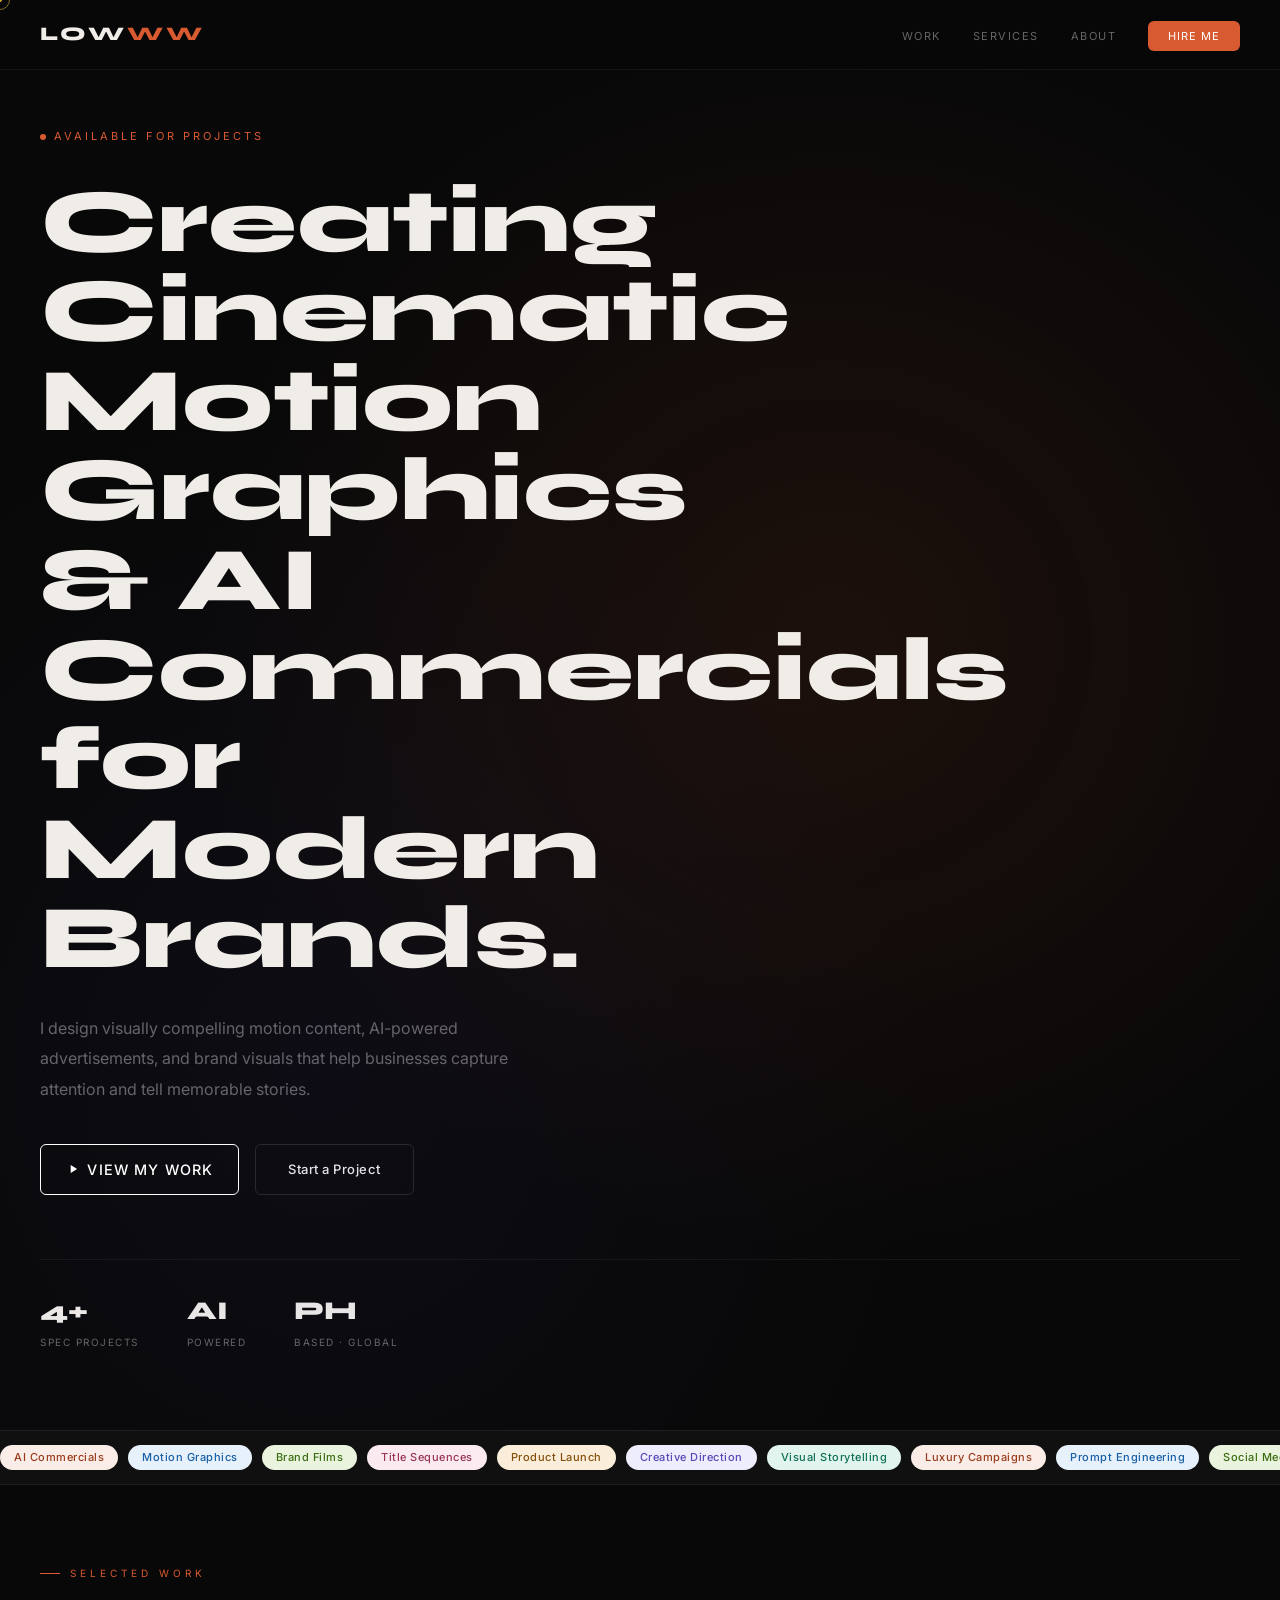
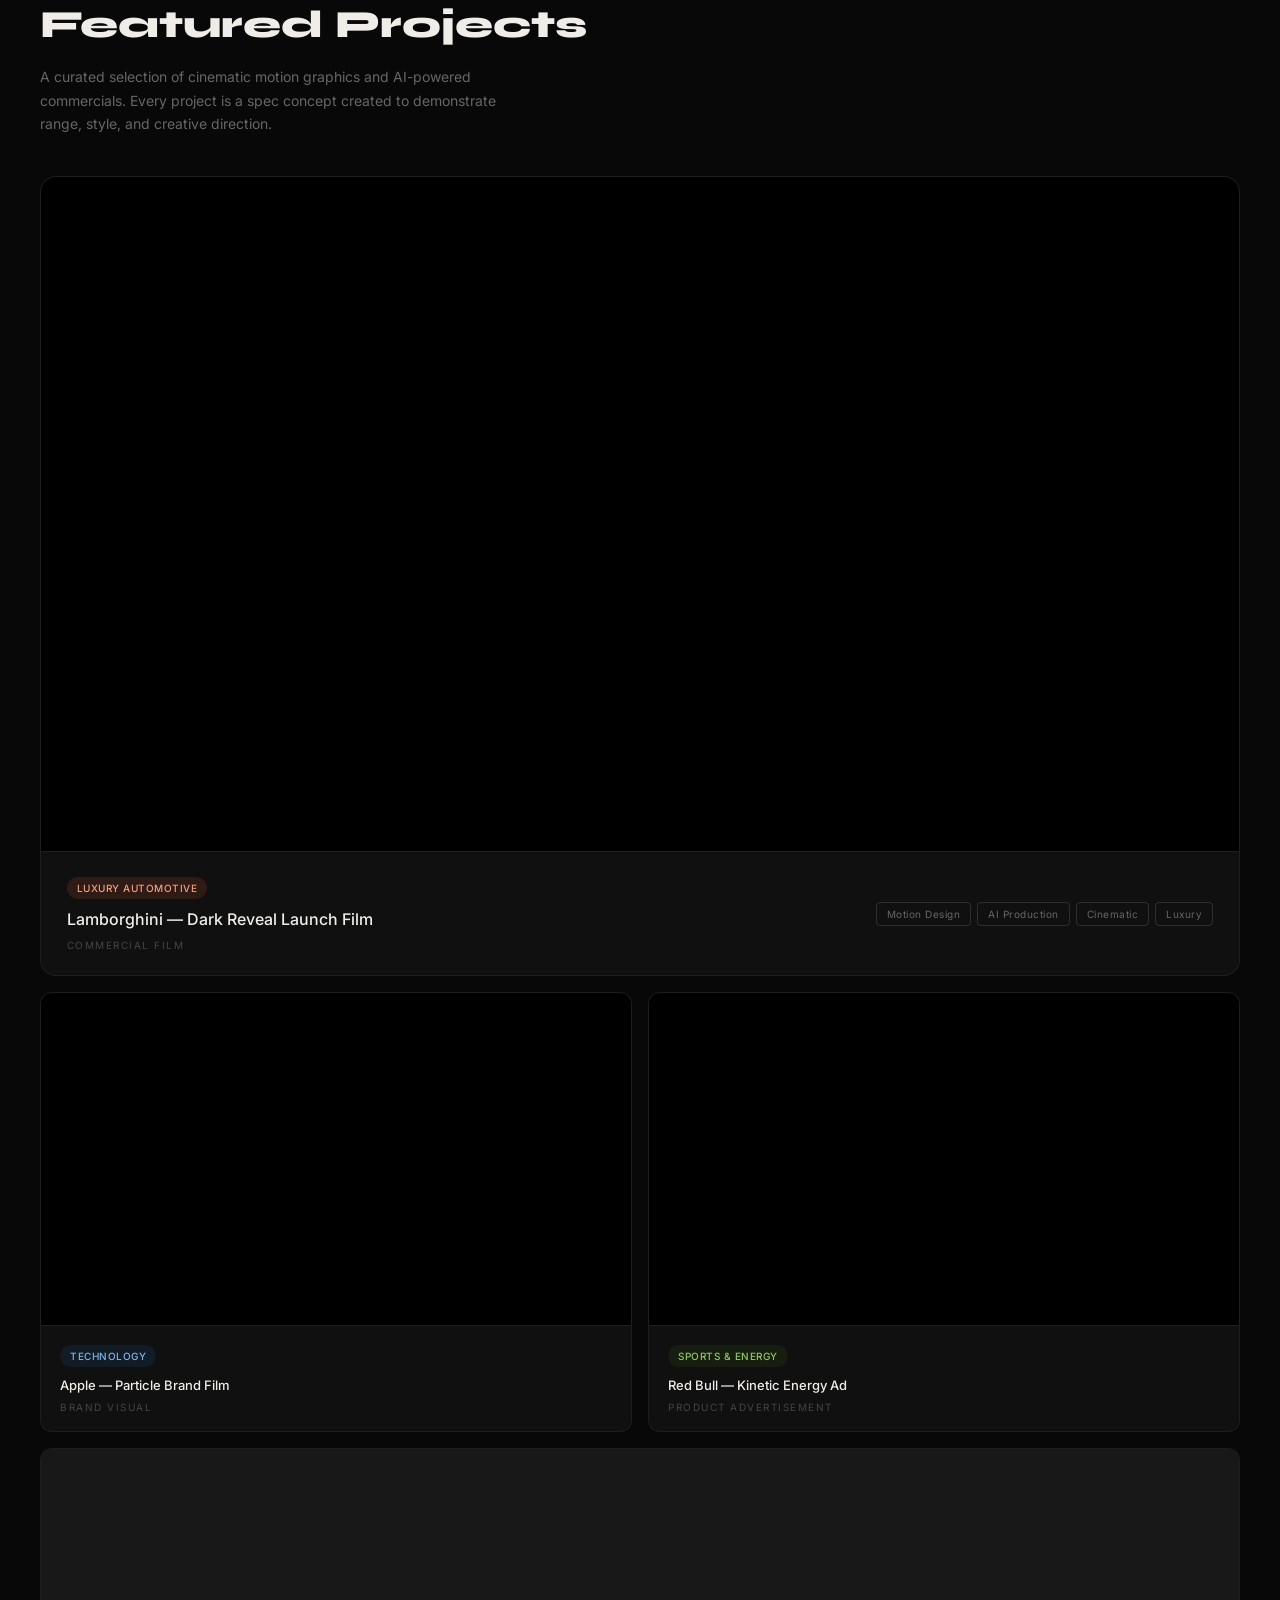
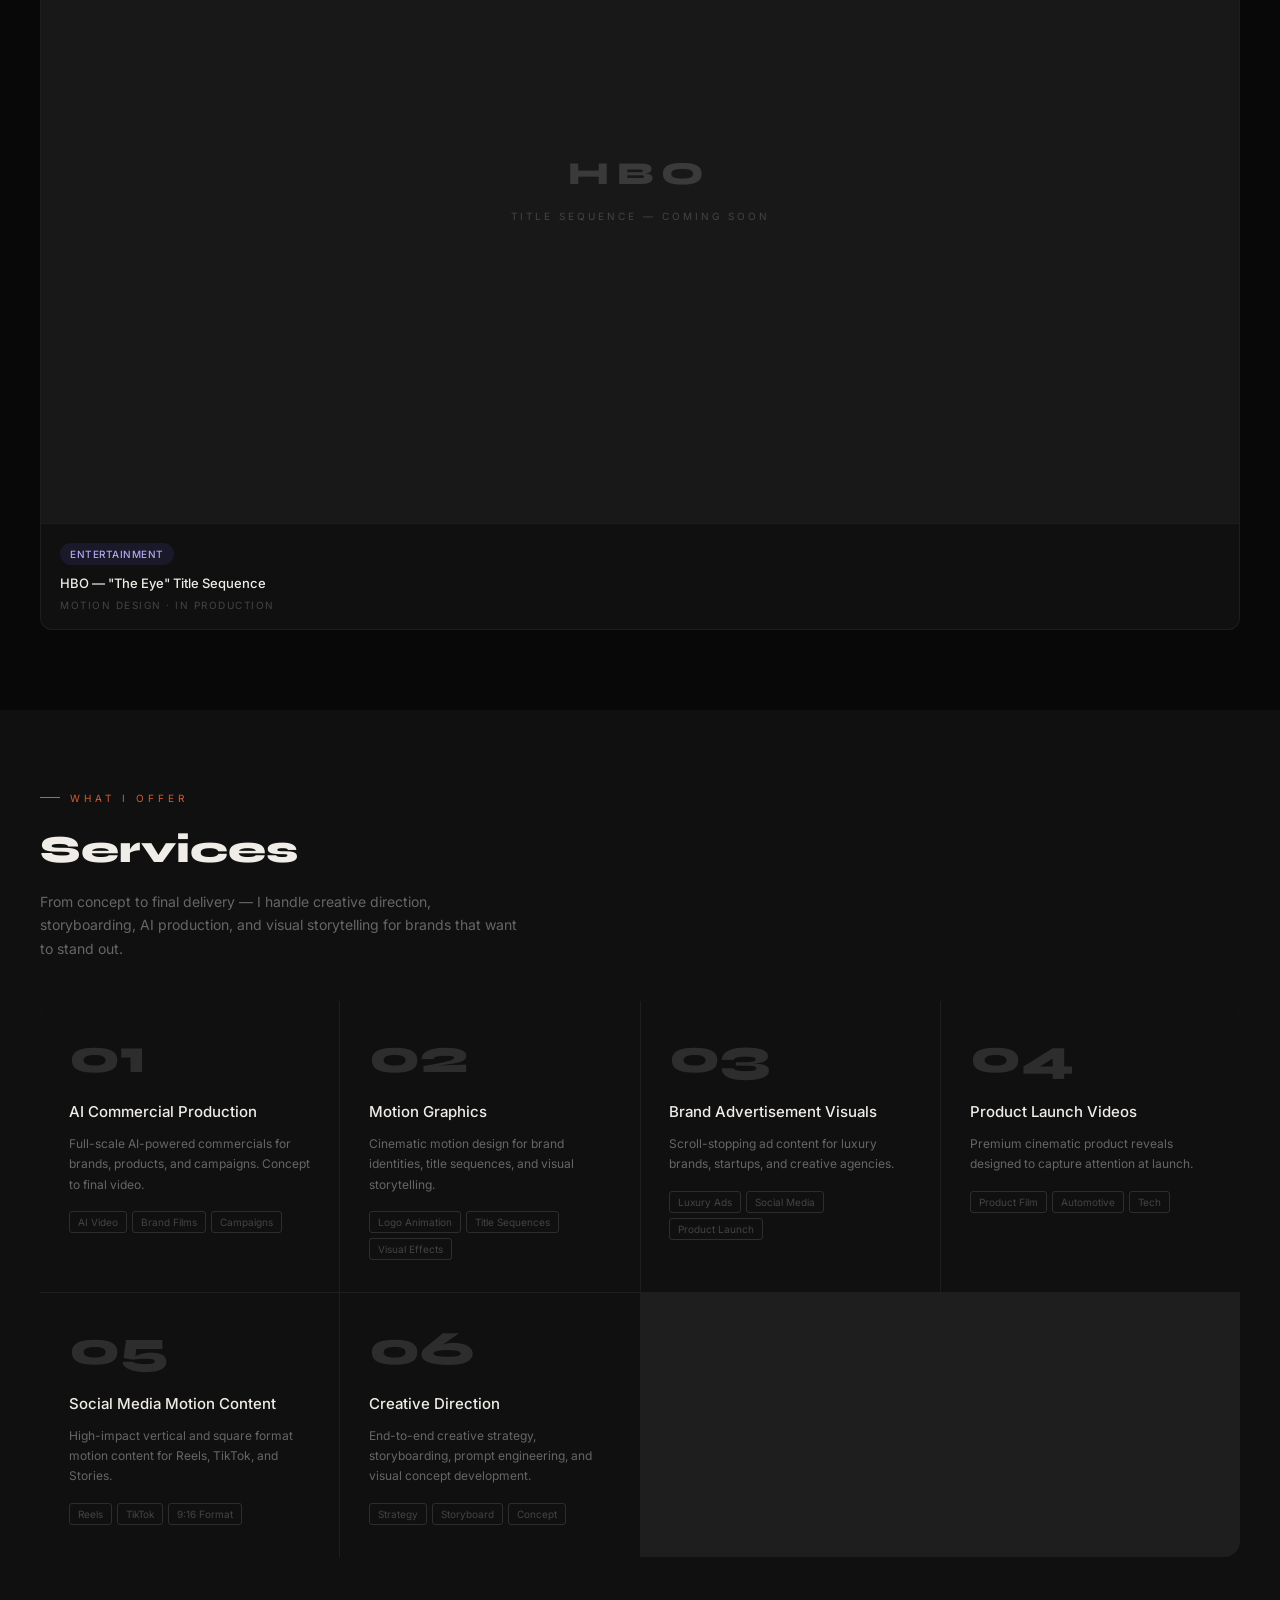
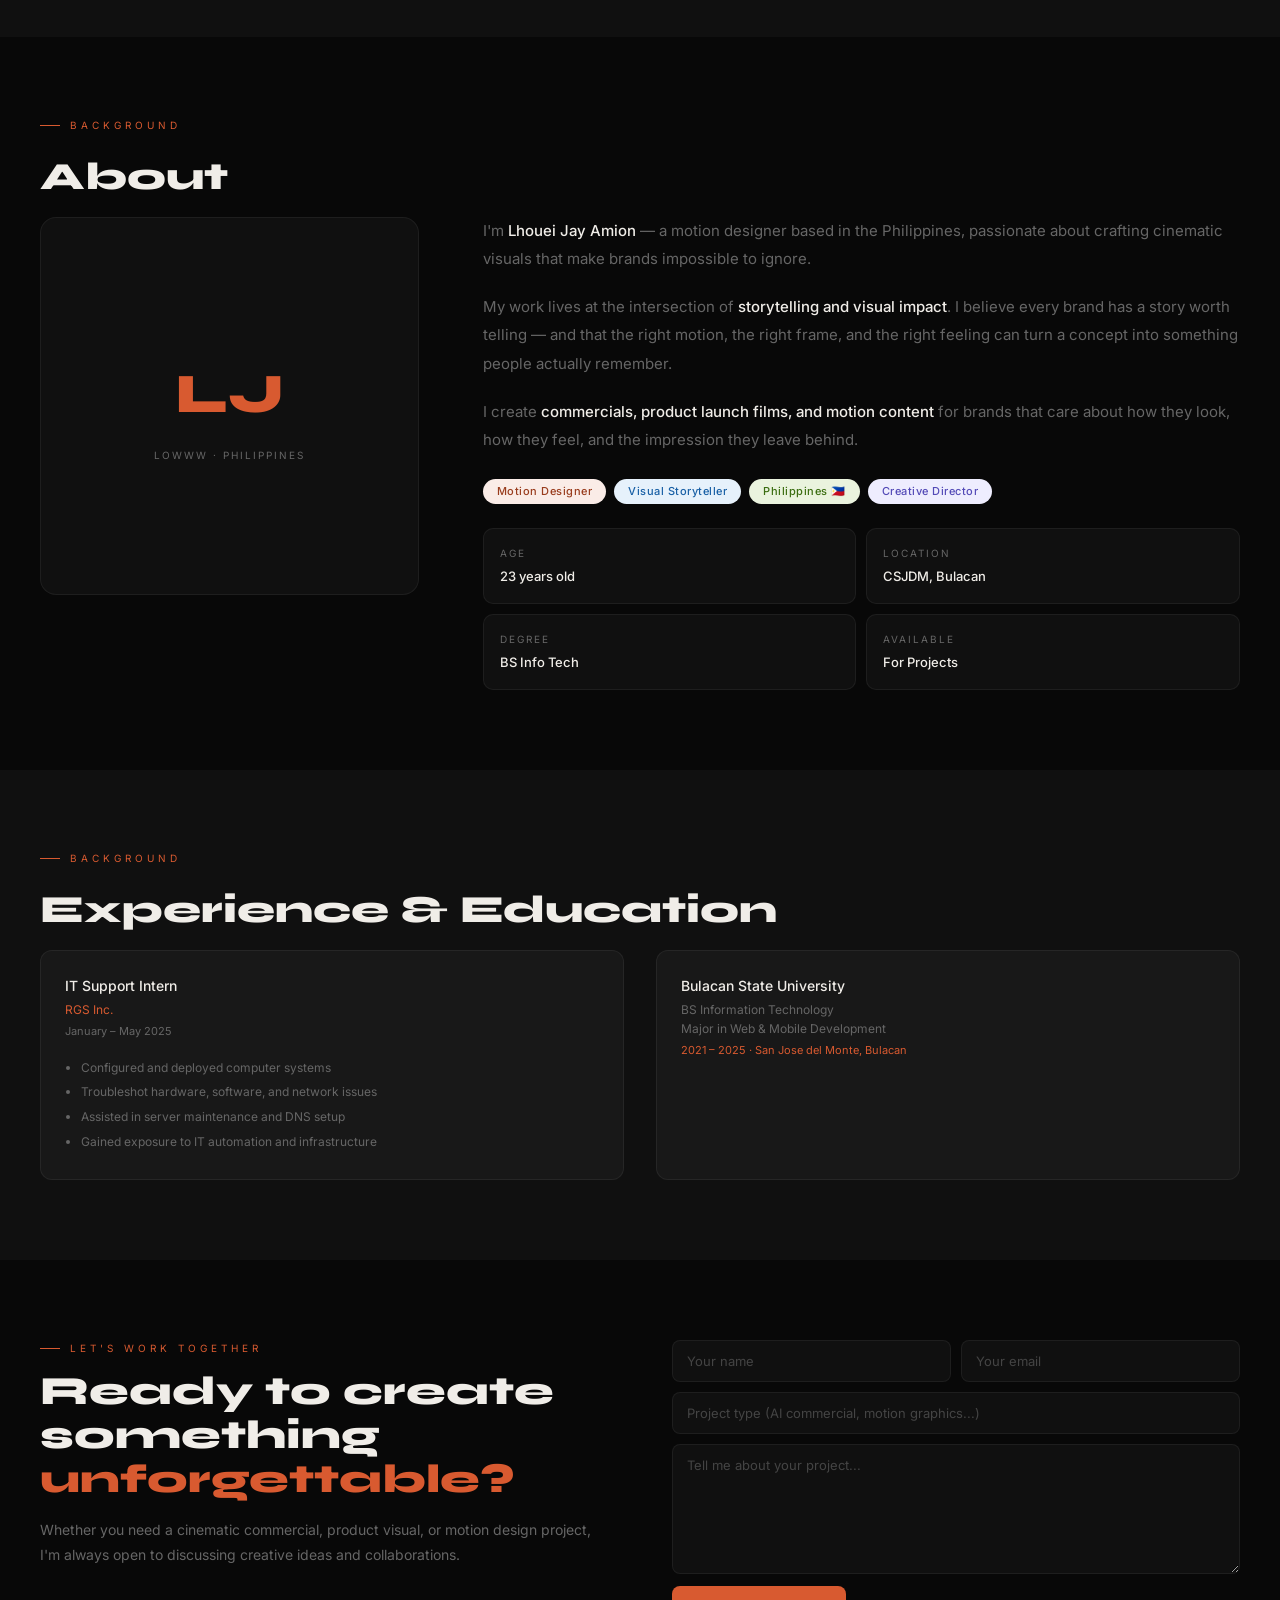
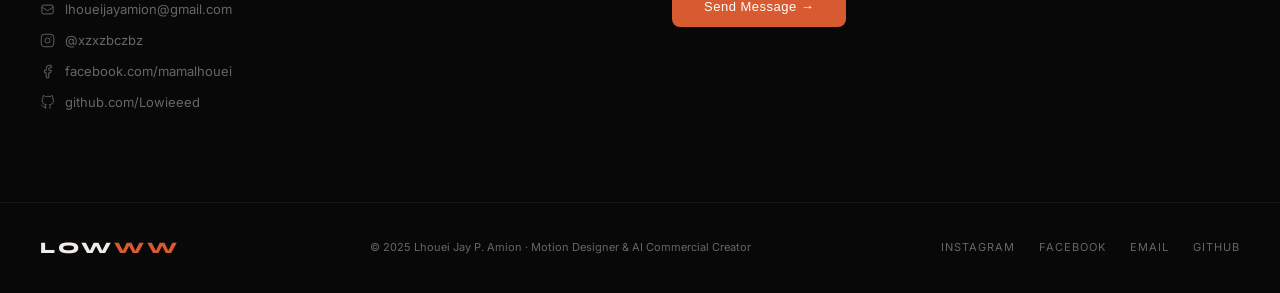
==== index.html @ 7a6605dc "Update index.html" ====
<!DOCTYPE html>
<html lang="en">
<head>
  <meta charset="UTF-8" />
  <meta name="viewport" content="width=device-width, initial-scale=1.0" />
  <title>Lowww — Motion Designer & AI Commercial Creator</title>
  <link rel="preconnect" href="https://fonts.googleapis.com" />
  <link rel="preconnect" href="https://fonts.gstatic.com" crossorigin />
  <link href="https://fonts.googleapis.com/css2?family=Inter:wght@300;400;500;600&family=Syne:wght@700;800&display=swap" rel="stylesheet" />
  <link rel="stylesheet" href="motion-interactions.css">
  <style>
    *, *::before, *::after { box-sizing: border-box; margin: 0; padding: 0; }
    :root {
      --orange: #D85A30; --orange-dark: #993C1D; --orange-light: #FAECE7;
      --bg: #080808; --bg2: #101010; --bg3: #181818;
      --border: rgba(255,255,255,0.06); --border2: rgba(255,255,255,0.12);
      --text: #F0EDE8; --muted: #666; --muted2: #444;
      --blue-light: #E6F1FB; --blue: #185FA5;
      --green-light: #EAF3DE; --green: #3B6D11;
      --pink-light: #FBEAF0; --pink: #993556;
      --amber-light: #FAEEDA; --amber: #854F0B;
      --purple-light: #EEEDFE; --purple: #534AB7;
      --teal-light: #E1F5EE; --teal: #0F6E56;
    }
    html { scroll-behavior: smooth; }
    body { font-family: 'Inter', sans-serif; background: var(--bg); color: var(--text); line-height: 1.6; overflow-x: hidden; }

    /* REVEAL */
    .reveal { opacity: 0; transform: translateY(24px); transition: opacity 0.6s ease, transform 0.6s ease; }
    .reveal.visible { opacity: 1; transform: translateY(0); }

    /* NAV */
    nav {
      position: fixed; top: 0; left: 0; right: 0; z-index: 100;
      display: flex; justify-content: space-between; align-items: center;
      padding: 1.2rem 2.5rem;
      background: rgba(8,8,8,0.92); backdrop-filter: blur(20px);
      border-bottom: 0.5px solid var(--border);
    }
    .logo { font-family: 'Syne', sans-serif; font-size: 1.2rem; font-weight: 800; letter-spacing: 3px; color: var(--text); text-decoration: none; }
    .logo span { color: var(--orange); }
    .nav-links { display: flex; gap: 2rem; list-style: none; align-items: center; }
    .nav-links a { font-size: 11px; color: var(--muted); text-decoration: none; letter-spacing: 1.5px; text-transform: uppercase; transition: color 0.2s; }
    .nav-links a:hover { color: var(--text); }
    .nav-cta { padding: 8px 20px; border-radius: 6px; background: var(--orange); color: #fff !important; font-size: 11px !important; letter-spacing: 1px !important; transition: background 0.2s !important; }
    .nav-cta:hover { background: var(--orange-dark) !important; color: #fff !important; }

    /* HERO */
    .hero {
      min-height: 100vh; display: flex; flex-direction: column; justify-content: center;
      padding: 8rem 2.5rem 5rem; position: relative; overflow: hidden;
    }
    .hero-glow {
      position: absolute; inset: 0; pointer-events: none;
      background: radial-gradient(ellipse at 65% 45%, rgba(216,90,48,0.1) 0%, transparent 55%),
                  radial-gradient(ellipse at 25% 75%, rgba(83,74,183,0.07) 0%, transparent 45%);
    }
    .hero-tag {
      display: inline-flex; align-items: center; gap: 8px;
      font-size: 11px; letter-spacing: 3px; color: var(--orange);
      text-transform: uppercase; margin-bottom: 2rem;
    }
    .hero-tag-dot { width: 6px; height: 6px; border-radius: 50%; background: var(--orange); animation: pulse 2s infinite; }
    @keyframes pulse { 0%, 100% { opacity: 1; } 50% { opacity: 0.4; } }
    .hero-title {
      font-family: 'Syne', sans-serif;
      font-size: clamp(2.8rem, 7vw, 5.8rem);
      font-weight: 800; line-height: 1.0; color: var(--text);
      margin-bottom: 1.8rem; max-width: 820px;
    }
    .hero-title em { font-style: normal; color: var(--orange); }
    .hero-sub { font-size: 1rem; color: var(--muted); max-width: 500px; line-height: 1.9; margin-bottom: 2.5rem; }
    .hero-btns { display: flex; gap: 1rem; flex-wrap: wrap; margin-bottom: 4rem; }
    .btn-primary {
      padding: 14px 32px; border-radius: 6px; background: var(--orange); color: #fff;
      font-size: 13px; font-weight: 500; border: none; letter-spacing: 0.5px;
      cursor: pointer; text-decoration: none; display: inline-flex; align-items: center; gap: 8px;
      transition: background 0.2s, transform 0.15s;
    }
    .btn-primary:hover { background: var(--orange-dark); transform: translateY(-1px); }
    .btn-outline {
      padding: 14px 32px; border-radius: 6px; background: transparent; color: var(--text);
      font-size: 13px; font-weight: 500; letter-spacing: 0.5px;
      border: 0.5px solid var(--border2); cursor: pointer; text-decoration: none;
      display: inline-flex; align-items: center; gap: 8px; transition: border-color 0.2s, transform 0.15s;
    }
    .btn-outline:hover { border-color: rgba(255,255,255,0.25); transform: translateY(-1px); }
    .hero-divider { width: 100%; height: 0.5px; background: var(--border); margin-bottom: 2rem; }
    .hero-stats { display: flex; gap: 3rem; }
    .hero-stat-num { font-family: 'Syne', sans-serif; font-size: 1.6rem; font-weight: 800; color: var(--text); }
    .hero-stat-label { font-size: 10px; color: var(--muted); letter-spacing: 1.5px; text-transform: uppercase; margin-top: 2px; }

    /* TICKER */
    .ticker { border-top: 0.5px solid var(--border); border-bottom: 0.5px solid var(--border); padding: 0.85rem 0; overflow: hidden; background: var(--bg2); }
    .ticker-inner { display: flex; gap: 10px; animation: ticker 28s linear infinite; width: max-content; }
    @keyframes ticker { 0% { transform: translateX(0); } 100% { transform: translateX(-50%); } }
    .pill { padding: 4px 14px; border-radius: 999px; font-size: 11px; font-weight: 500; white-space: nowrap; letter-spacing: 0.5px; }
    .p-orange { background: var(--orange-light); color: var(--orange-dark); }
    .p-blue { background: var(--blue-light); color: var(--blue); }
    .p-green { background: var(--green-light); color: var(--green); }
    .p-pink { background: var(--pink-light); color: var(--pink); }
    .p-amber { background: var(--amber-light); color: var(--amber); }
    .p-purple { background: var(--purple-light); color: var(--purple); }
    .p-teal { background: var(--teal-light); color: var(--teal); }

    /* SECTION */
    section { padding: 5rem 2.5rem; }
    .section-eyebrow { font-size: 10px; letter-spacing: 4px; color: var(--orange); text-transform: uppercase; margin-bottom: 0.8rem; display: flex; align-items: center; gap: 10px; }
    .section-eyebrow::before { content: ''; display: block; width: 20px; height: 0.5px; background: var(--orange); }
    .section-title { font-family: 'Syne', sans-serif; font-size: clamp(1.6rem, 3.5vw, 2.4rem); font-weight: 800; color: var(--text); margin-bottom: 0.6rem; }
    .section-sub { font-size: 14px; color: var(--muted); margin-bottom: 2.5rem; max-width: 480px; line-height: 1.7; }

    /* FEATURED PROJECTS */
    #work { background: var(--bg); }
    .work-featured {
      border: 0.5px solid var(--border); border-radius: 16px; overflow: hidden;
      background: var(--bg2); margin-bottom: 16px;
      transition: border-color 0.3s;
    }
    .work-featured:hover { border-color: rgba(216,90,48,0.3); }
    .video-wrap { position: relative; }
    .video-wrap video { width: 100%; display: block; aspect-ratio: 16/9; background: #000; }
    .video-wrap video.vertical { aspect-ratio: 9/16; max-height: 480px; margin: 0 auto; }
    .video-controls {
      position: absolute; bottom: 0; left: 0; right: 0;
      padding: 0.8rem 1rem; background: linear-gradient(transparent, rgba(0,0,0,0.9));
      display: flex; align-items: center; gap: 10px;
      opacity: 0; transition: opacity 0.2s;
    }
    .video-wrap:hover .video-controls { opacity: 1; }
    .v-btn {
      width: 28px; height: 28px; border-radius: 50%;
      background: rgba(255,255,255,0.15); border: none; color: #fff;
      cursor: pointer; display: flex; align-items: center; justify-content: center;
      font-size: 11px; transition: background 0.2s; flex-shrink: 0;
    }
    .v-btn:hover { background: var(--orange); }
    .v-progress { flex: 1; height: 3px; background: rgba(255,255,255,0.2); border-radius: 2px; cursor: pointer; }
    .v-progress-fill { height: 100%; background: var(--orange); border-radius: 2px; width: 0%; }
    .v-time { font-size: 10px; color: rgba(255,255,255,0.5); white-space: nowrap; }
    .work-info {
      padding: 1.4rem 1.6rem;
      display: flex; justify-content: space-between; align-items: center;
      flex-wrap: wrap; gap: 1rem;
      border-top: 0.5px solid var(--border);
    }
    .work-title { font-size: 16px; font-weight: 500; color: var(--text); margin-bottom: 3px; }
    .work-meta { font-size: 11px; color: var(--muted); letter-spacing: 0.5px; }
    .work-tags { display: flex; gap: 6px; flex-wrap: wrap; }
    .work-tag { font-size: 10px; color: var(--muted); border: 0.5px solid var(--border2); padding: 3px 10px; border-radius: 4px; letter-spacing: 0.5px; }

    .work-grid { display: grid; grid-template-columns: 1fr 1fr; gap: 16px; }
    .work-card {
      border: 0.5px solid var(--border); border-radius: 12px; overflow: hidden;
      background: var(--bg2); transition: border-color 0.3s, transform 0.3s;
    }
    .work-card:hover { border-color: rgba(216,90,48,0.3); transform: translateY(-3px); }
    .work-card .video-wrap video { aspect-ratio: 16/9; }
    .work-card-info { padding: 1rem 1.2rem; border-top: 0.5px solid var(--border); }
    .work-card-title { font-size: 13px; font-weight: 500; color: var(--text); margin-bottom: 3px; }
    .work-card-meta { font-size: 11px; color: var(--muted); }
    .work-cat {
      display: inline-block; padding: 3px 10px; border-radius: 999px;
      font-size: 10px; font-weight: 500; letter-spacing: 0.5px; text-transform: uppercase;
      margin-bottom: 8px;
    }
    .cat-luxury { background: rgba(216,90,48,0.15); color: #F0A080; }
    .cat-tech { background: rgba(24,95,165,0.15); color: #80B4E8; }
    .cat-sports { background: rgba(59,109,17,0.15); color: #90C860; }
    .cat-entertainment { background: rgba(83,74,183,0.15); color: #B0A8F0; }
    .hbo-placeholder {
      aspect-ratio: 16/9; background: var(--bg3);
      display: flex; flex-direction: column; align-items: center; justify-content: center;
      gap: 8px;
    }
    .hbo-placeholder-text { font-family: 'Syne', sans-serif; font-size: 2rem; font-weight: 800; color: rgba(255,255,255,0.15); letter-spacing: 8px; }
    .hbo-placeholder-sub { font-size: 10px; color: var(--muted2); letter-spacing: 3px; text-transform: uppercase; }

    /* SERVICES */
    #services { background: var(--bg2); }
    .services-grid { display: grid; grid-template-columns: repeat(auto-fit, minmax(260px, 1fr)); gap: 1px; background: var(--border); border-radius: 16px; overflow: hidden; }
    .service-card { background: var(--bg2); padding: 2rem 1.8rem; transition: background 0.2s; position: relative; overflow: hidden; }
    .service-card:hover { background: var(--bg3); }
    .service-num { font-family: 'Syne', sans-serif; font-size: 3rem; font-weight: 800; color: var(--border2); line-height: 1; margin-bottom: 1.2rem; }
    .service-icon { font-size: 1.5rem; margin-bottom: 1rem; }
    .service-title { font-size: 15px; font-weight: 500; color: var(--text); margin-bottom: 0.6rem; }
    .service-desc { font-size: 12px; color: var(--muted); line-height: 1.7; margin-bottom: 1rem; }
    .service-tags { display: flex; flex-wrap: wrap; gap: 5px; }
    .service-tag { font-size: 10px; color: var(--muted2); border: 0.5px solid var(--border2); padding: 2px 8px; border-radius: 3px; }

    /* ABOUT */
    #about { background: var(--bg); }
    .about-layout { display: grid; grid-template-columns: 1fr 2fr; gap: 4rem; align-items: start; }
    .about-left { position: sticky; top: 6rem; }
    .about-avatar-box {
      width: 100%; aspect-ratio: 1; border-radius: 16px;
      background: var(--bg2); border: 0.5px solid var(--border);
      display: flex; flex-direction: column; align-items: center; justify-content: center; gap: 8px;
    }
    .avatar-initials { font-family: 'Syne', sans-serif; font-size: 3.5rem; font-weight: 800; color: var(--orange); }
    .avatar-sub { font-size: 10px; color: var(--muted); letter-spacing: 2px; text-transform: uppercase; }
    .about-right p { font-size: 15px; color: var(--muted); line-height: 1.9; margin-bottom: 1.2rem; }
    .about-right p strong { color: var(--text); font-weight: 500; }
    .about-pills { display: flex; flex-wrap: wrap; gap: 8px; margin: 1.5rem 0; }
    .about-grid-info { display: grid; grid-template-columns: repeat(2, 1fr); gap: 10px; margin-top: 1.5rem; }
    .about-info-card { background: var(--bg2); border: 0.5px solid var(--border); border-radius: 10px; padding: 1rem; }
    .about-info-label { font-size: 10px; color: var(--muted); letter-spacing: 2px; text-transform: uppercase; margin-bottom: 5px; }
    .about-info-value { font-size: 13px; font-weight: 500; color: var(--text); }

    /* EXPERIENCE */
    #experience { background: var(--bg2); }
    .exp-layout { display: grid; grid-template-columns: 1fr 1fr; gap: 2rem; }
    .exp-card { background: var(--bg3); border: 0.5px solid var(--border); border-radius: 12px; padding: 1.5rem; }
    .exp-role { font-size: 14px; font-weight: 500; color: var(--text); margin-bottom: 3px; }
    .exp-company { font-size: 12px; color: var(--orange); margin-bottom: 4px; }
    .exp-date { font-size: 11px; color: var(--muted); margin-bottom: 1rem; }
    .exp-list { padding-left: 1rem; }
    .exp-list li { font-size: 12px; color: var(--muted); line-height: 1.8; margin-bottom: 3px; }
    .edu-card { background: var(--bg3); border: 0.5px solid var(--border); border-radius: 12px; padding: 1.5rem; }
    .edu-school { font-size: 14px; font-weight: 500; color: var(--text); margin-bottom: 3px; }
    .edu-degree { font-size: 12px; color: var(--muted); margin-bottom: 4px; line-height: 1.6; }
    .edu-year { font-size: 11px; color: var(--orange); }

    /* CONTACT */
    #contact { background: var(--bg); }
    .contact-layout { display: grid; grid-template-columns: 1fr 1fr; gap: 4rem; align-items: start; }
    .contact-headline { font-family: 'Syne', sans-serif; font-size: clamp(1.8rem, 3.5vw, 2.5rem); font-weight: 800; color: var(--text); margin-bottom: 1rem; line-height: 1.1; }
    .contact-headline em { font-style: normal; color: var(--orange); }
    .contact-desc { font-size: 14px; color: var(--muted); line-height: 1.8; margin-bottom: 2rem; }
    .contact-link { display: flex; align-items: center; gap: 10px; font-size: 13px; color: var(--muted); text-decoration: none; margin-bottom: 10px; transition: color 0.2s; }
    .contact-link:hover { color: var(--orange); }
    .contact-link svg { width: 15px; height: 15px; flex-shrink: 0; }
    .contact-form-grid { display: grid; grid-template-columns: 1fr 1fr; gap: 10px; }
    .contact-form-grid input, .contact-form-grid textarea {
      padding: 12px 14px; border: 0.5px solid var(--border);
      border-radius: 8px; background: var(--bg2); color: var(--text);
      font-family: 'Inter', sans-serif; font-size: 13px; outline: none;
      transition: border-color 0.2s; width: 100%;
    }
    .contact-form-grid input:focus, .contact-form-grid textarea:focus { border-color: var(--orange); }
    .contact-form-grid input::placeholder, .contact-form-grid textarea::placeholder { color: var(--muted2); }
    .contact-form-grid .full { grid-column: 1 / -1; }
    .contact-form-grid textarea { height: 130px; resize: vertical; }
    .send-btn { margin-top: 12px; padding: 13px 32px; border-radius: 8px; background: var(--orange); color: #fff; font-size: 13px; font-weight: 500; border: none; cursor: pointer; letter-spacing: 0.5px; transition: background 0.2s; }
    .send-btn:hover { background: var(--orange-dark); }

    /* POPUP */
    #success-popup { display: none; position: fixed; inset: 0; z-index: 999; background: rgba(0,0,0,0.85); align-items: center; justify-content: center; }
    .popup-box { background: var(--bg2); border: 0.5px solid var(--border2); border-radius: 16px; padding: 2.5rem 2rem; max-width: 360px; width: 90%; text-align: center; }
    .popup-icon { width: 52px; height: 52px; border-radius: 50%; background: var(--orange); display: flex; align-items: center; justify-content: center; margin: 0 auto 1rem; }
    .popup-title { font-family: 'Syne', sans-serif; font-size: 1.1rem; font-weight: 800; color: var(--text); margin-bottom: 0.4rem; }
    .popup-sub { font-size: 13px; color: var(--muted); line-height: 1.7; margin-bottom: 1.5rem; }
    .popup-close { padding: 10px 28px; border-radius: 8px; background: var(--orange); color: #fff; font-size: 13px; font-weight: 500; border: none; cursor: pointer; }

    /* FOOTER */
    footer { padding: 2rem 2.5rem; border-top: 0.5px solid var(--border); background: var(--bg); display: flex; justify-content: space-between; align-items: center; flex-wrap: wrap; gap: 1rem; }
    .footer-logo { font-family: 'Syne', sans-serif; font-size: 1rem; font-weight: 800; letter-spacing: 3px; color: var(--text); }
    .footer-logo span { color: var(--orange); }
    .footer-copy { font-size: 11px; color: var(--muted); }
    .footer-links { display: flex; gap: 1.5rem; }
    .footer-links a { font-size: 11px; color: var(--muted); text-decoration: none; letter-spacing: 1px; text-transform: uppercase; transition: color 0.2s; }
    .footer-links a:hover { color: var(--orange); }

    /* RESPONSIVE */
    @media (max-width: 768px) {
      nav { padding: 1rem 1.2rem; }
      .nav-links { gap: 1rem; }
      .nav-links li:nth-child(n+3) { display: none; }
      .hero, section { padding: 5rem 1.2rem 3rem; }
      .hero-stats { gap: 1.5rem; }
      .work-grid, .contact-layout, .about-layout, .exp-layout { grid-template-columns: 1fr; }
      .about-left { position: static; }
      .contact-form-grid { grid-template-columns: 1fr; }
      footer { flex-direction: column; text-align: center; }
    }
  </style>
</head>
<body>

<!-- NAV -->
<nav>
  <a href="#" class="logo">LOW<span>WW</span></a>
  <ul class="nav-links">
    <li><a href="#work">Work</a></li>
    <li><a href="#services">Services</a></li>
    <li><a href="#about">About</a></li>
    <li><a href="#contact" class="nav-cta">Hire Me</a></li>
  </ul>
</nav>

<!-- HERO -->
<div class="hero">
  <div class="hero-glow"></div>
  <div class="hero-tag"><span class="hero-tag-dot"></span> Available for Projects</div>
  <h1 class="hero-title">Creating Cinematic<br>Motion Graphics &<br><em>AI Commercials</em><br>for Modern Brands.</h1>
  <p class="hero-sub">I design visually compelling motion content, AI-powered advertisements, and brand visuals that help businesses capture attention and tell memorable stories.</p>
  <div class="hero-btns">
    <a href="#work" class="btn-primary">
      <svg viewBox="0 0 24 24" style="width:14px;height:14px;fill:#fff"><path d="M8 5v14l11-7z"/></svg>
      View My Work
    </a>
    <a href="#contact" class="btn-outline">Start a Project</a>
  </div>
  <div class="hero-divider"></div>
  <div class="hero-stats">
    <div><div class="hero-stat-num">4+</div><div class="hero-stat-label">Spec Projects</div></div>
    <div><div class="hero-stat-num">AI</div><div class="hero-stat-label">Powered</div></div>
    <div><div class="hero-stat-num">PH</div><div class="hero-stat-label">Based · Global</div></div>
  </div>
</div>

<!-- TICKER -->
<div class="ticker" aria-hidden="true">
  <div class="ticker-inner">
    <span class="pill p-orange">AI Commercials</span>
    <span class="pill p-blue">Motion Graphics</span>
    <span class="pill p-green">Brand Films</span>
    <span class="pill p-pink">Title Sequences</span>
    <span class="pill p-amber">Product Launch</span>
    <span class="pill p-purple">Creative Direction</span>
    <span class="pill p-teal">Visual Storytelling</span>
    <span class="pill p-orange">Luxury Campaigns</span>
    <span class="pill p-blue">Prompt Engineering</span>
    <span class="pill p-green">Social Media Motion</span>
    <span class="pill p-pink">Storyboarding</span>
    <span class="pill p-amber">Cinematic Ads</span>
    <span class="pill p-orange">AI Commercials</span>
    <span class="pill p-blue">Motion Graphics</span>
    <span class="pill p-green">Brand Films</span>
    <span class="pill p-pink">Title Sequences</span>
    <span class="pill p-amber">Product Launch</span>
    <span class="pill p-purple">Creative Direction</span>
    <span class="pill p-teal">Visual Storytelling</span>
    <span class="pill p-orange">Luxury Campaigns</span>
    <span class="pill p-blue">Prompt Engineering</span>
    <span class="pill p-green">Social Media Motion</span>
    <span class="pill p-pink">Storyboarding</span>
    <span class="pill p-amber">Cinematic Ads</span>
  </div>
</div>

<!-- FEATURED PROJECTS -->
<section id="work" data-reveal>
  <p class="section-eyebrow">Selected Work</p>
  <h2 class="section-title">Featured Projects</h2>
  <p class="section-sub">A curated selection of cinematic motion graphics and AI-powered commercials. Every project is a spec concept created to demonstrate range, style, and creative direction.</p>

  <!-- FEATURED: Lamborghini -->
  <div class="work-featured reveal">
    <div class="video-wrap">
      <video id="vid-lambo" src="https://d8j0ntlcm91z4.cloudfront.net/user_39UIovq0myu4GeOCMsHj4PclXJ6/hf_20260613_231948_17ecfff7-f52a-4102-b97a-5774110a3dd9.mp4" loop muted playsinline></video>
      <div class="video-controls">
        <button class="v-btn" onclick="togglePlay('vid-lambo',this)">▶</button>
        <div class="v-progress" onclick="seekVid('vid-lambo',event,this)"><div class="v-progress-fill" id="prog-vid-lambo"></div></div>
        <span class="v-time" id="time-vid-lambo">0:00</span>
        <button class="v-btn" onclick="toggleMute('vid-lambo',this)">🔇</button>
      </div>
    </div>
    <div class="work-info">
      <div>
        <div class="work-cat cat-luxury">Luxury Automotive</div>
        <div class="work-title">Lamborghini — Dark Reveal Launch Film</div>
        <div class="work-meta" style="font-size:10px; letter-spacing:1.5px; text-transform:uppercase; color:var(--muted2); margin-top:4px;">Commercial Film</div>
      </div>
      <div class="work-tags">
        <span class="work-tag">Motion Design</span>
        <span class="work-tag">AI Production</span>
        <span class="work-tag">Cinematic</span>
        <span class="work-tag">Luxury</span>
      </div>
    </div>
  </div>

  <!-- GRID: Apple + Red Bull -->
  <div class="work-grid" style="margin-top:16px;">
    <div class="work-card reveal">
      <div class="video-wrap">
        <video id="vid-apple" src="https://d8j0ntlcm91z4.cloudfront.net/user_39UIovq0myu4GeOCMsHj4PclXJ6/hf_20260613_212105_3cb2c637-dbaa-400f-8f6c-c08bdff71f8c.mp4" loop muted playsinline></video>
        <div class="video-controls">
          <button class="v-btn" onclick="togglePlay('vid-apple',this)">▶</button>
          <div class="v-progress" onclick="seekVid('vid-apple',event,this)"><div class="v-progress-fill" id="prog-vid-apple"></div></div>
          <span class="v-time" id="time-vid-apple">0:00</span>
          <button class="v-btn" onclick="toggleMute('vid-apple',this)">🔇</button>
        </div>
      </div>
      <div class="work-card-info">
        <div class="work-cat cat-tech">Technology</div>
        <div class="work-card-title">Apple — Particle Brand Film</div>
        <div class="work-card-meta" style="font-size:10px; letter-spacing:1.5px; text-transform:uppercase; color:var(--muted2); margin-top:3px;">Brand Visual</div>
      </div>
    </div>

    <div class="work-card reveal">
      <div class="video-wrap">
        <video id="vid-redbull" src="https://d8j0ntlcm91z4.cloudfront.net/user_39UIovq0myu4GeOCMsHj4PclXJ6/hf_20260613_221335_d019a58d-2a31-45f1-b888-64242bfb83ef.mp4" loop muted playsinline></video>
        <div class="video-controls">
          <button class="v-btn" onclick="togglePlay('vid-redbull',this)">▶</button>
          <div class="v-progress" onclick="seekVid('vid-redbull',event,this)"><div class="v-progress-fill" id="prog-vid-redbull"></div></div>
          <span class="v-time" id="time-vid-redbull">0:00</span>
          <button class="v-btn" onclick="toggleMute('vid-redbull',this)">🔇</button>
        </div>
      </div>
      <div class="work-card-info">
        <div class="work-cat cat-sports">Sports & Energy</div>
        <div class="work-card-title">Red Bull — Kinetic Energy Ad</div>
        <div class="work-card-meta" style="font-size:10px; letter-spacing:1.5px; text-transform:uppercase; color:var(--muted2); margin-top:3px;">Product Advertisement</div>
      </div>
    </div>

    <!-- HBO Placeholder -->
    <div class="work-card reveal" style="grid-column: 1 / -1;">
      <div class="hbo-placeholder">
        <div class="hbo-placeholder-text">HBO</div>
        <div class="hbo-placeholder-sub">Title Sequence — Coming Soon</div>
      </div>
      <div class="work-card-info">
        <div class="work-cat cat-entertainment">Entertainment</div>
        <div class="work-card-title">HBO — "The Eye" Title Sequence</div>
        <div class="work-card-meta" style="font-size:10px; letter-spacing:1.5px; text-transform:uppercase; color:var(--muted2); margin-top:3px;">Motion Design · In Production</div>
      </div>
    </div>
  </div>
</section>

<!-- SERVICES -->
<section id="services">
  <p class="section-eyebrow">What I Offer</p>
  <h2 class="section-title">Services</h2>
  <p class="section-sub">From concept to final delivery — I handle creative direction, storyboarding, AI production, and visual storytelling for brands that want to stand out.</p>
  <div class="services-grid reveal">
    <div class="service-card">
      <div class="service-num">01</div>
      <div class="service-title">AI Commercial Production</div>
      <div class="service-desc">Full-scale AI-powered commercials for brands, products, and campaigns. Concept to final video.</div>
      <div class="service-tags"><span class="service-tag">AI Video</span><span class="service-tag">Brand Films</span><span class="service-tag">Campaigns</span></div>
    </div>
    <div class="service-card">
      <div class="service-num">02</div>
      <div class="service-title">Motion Graphics</div>
      <div class="service-desc">Cinematic motion design for brand identities, title sequences, and visual storytelling.</div>
      <div class="service-tags"><span class="service-tag">Logo Animation</span><span class="service-tag">Title Sequences</span><span class="service-tag">Visual Effects</span></div>
    </div>
    <div class="service-card">
      <div class="service-num">03</div>
      <div class="service-title">Brand Advertisement Visuals</div>
      <div class="service-desc">Scroll-stopping ad content for luxury brands, startups, and creative agencies.</div>
      <div class="service-tags"><span class="service-tag">Luxury Ads</span><span class="service-tag">Social Media</span><span class="service-tag">Product Launch</span></div>
    </div>
    <div class="service-card">
      <div class="service-num">04</div>
      <div class="service-title">Product Launch Videos</div>
      <div class="service-desc">Premium cinematic product reveals designed to capture attention at launch.</div>
      <div class="service-tags"><span class="service-tag">Product Film</span><span class="service-tag">Automotive</span><span class="service-tag">Tech</span></div>
    </div>
    <div class="service-card">
      <div class="service-num">05</div>
      <div class="service-title">Social Media Motion Content</div>
      <div class="service-desc">High-impact vertical and square format motion content for Reels, TikTok, and Stories.</div>
      <div class="service-tags"><span class="service-tag">Reels</span><span class="service-tag">TikTok</span><span class="service-tag">9:16 Format</span></div>
    </div>
    <div class="service-card">
      <div class="service-num">06</div>
      <div class="service-title">Creative Direction</div>
      <div class="service-desc">End-to-end creative strategy, storyboarding, prompt engineering, and visual concept development.</div>
      <div class="service-tags"><span class="service-tag">Strategy</span><span class="service-tag">Storyboard</span><span class="service-tag">Concept</span></div>
    </div>
  </div>
</section>

<!-- ABOUT -->
<section id="about">
  <p class="section-eyebrow">Background</p>
  <h2 class="section-title">About</h2>
  <div class="about-layout reveal">
    <div class="about-left">
      <div class="about-avatar-box">
        <div class="avatar-initials">LJ</div>
        <div class="avatar-sub">Lowww · Philippines</div>
      </div>
    </div>
    <div class="about-right">
      <p>I'm <strong>Lhouei Jay Amion</strong> — a motion designer based in the Philippines, passionate about crafting cinematic visuals that make brands impossible to ignore.</p>
      <p>My work lives at the intersection of <strong>storytelling and visual impact</strong>. I believe every brand has a story worth telling — and that the right motion, the right frame, and the right feeling can turn a concept into something people actually remember.</p>
      <p>I create <strong>commercials, product launch films, and motion content</strong> for brands that care about how they look, how they feel, and the impression they leave behind.</p>
      <div class="about-pills">
        <span class="pill p-orange">Motion Designer</span>
        <span class="pill p-blue">Visual Storyteller</span>
        <span class="pill p-green">Philippines 🇵🇭</span>
        <span class="pill p-purple">Creative Director</span>
      </div>
      <div class="about-grid-info">
        <div class="about-info-card"><div class="about-info-label">Age</div><div class="about-info-value">23 years old</div></div>
        <div class="about-info-card"><div class="about-info-label">Location</div><div class="about-info-value">CSJDM, Bulacan</div></div>
        <div class="about-info-card"><div class="about-info-label">Degree</div><div class="about-info-value">BS Info Tech</div></div>
        <div class="about-info-card"><div class="about-info-label">Available</div><div class="about-info-value">For Projects</div></div>
      </div>
    </div>
  </div>
</section>

<!-- EXPERIENCE -->
<section id="experience">
  <p class="section-eyebrow">Background</p>
  <h2 class="section-title">Experience & Education</h2>
  <div class="exp-layout reveal">
    <div class="exp-card">
      <div class="exp-role">IT Support Intern</div>
      <div class="exp-company">RGS Inc.</div>
      <div class="exp-date">January – May 2025</div>
      <ul class="exp-list">
        <li>Configured and deployed computer systems</li>
        <li>Troubleshot hardware, software, and network issues</li>
        <li>Assisted in server maintenance and DNS setup</li>
        <li>Gained exposure to IT automation and infrastructure</li>
      </ul>
    </div>
    <div class="edu-card">
      <div class="edu-school">Bulacan State University</div>
      <div class="edu-degree">BS Information Technology<br>Major in Web & Mobile Development</div>
      <div class="edu-year">2021 – 2025 · San Jose del Monte, Bulacan</div>
    </div>
  </div>
</section>

<!-- CONTACT -->
<section id="contact">
  <div class="contact-layout reveal">
    <div>
      <p class="section-eyebrow">Let's Work Together</p>
      <h2 class="contact-headline">Ready to create something <em>unforgettable?</em></h2>
      <p class="contact-desc">Whether you need a cinematic commercial, product visual, or motion design project, I'm always open to discussing creative ideas and collaborations.</p>
      <a href="mailto:lhoueijayamion@gmail.com" class="contact-link">
        <svg viewBox="0 0 24 24" fill="none" stroke="currentColor" stroke-width="1.5"><path d="M3 8l7.89 5.26a2 2 0 002.22 0L21 8M5 19h14a2 2 0 002-2V7a2 2 0 00-2-2H5a2 2 0 00-2 2v10a2 2 0 002 2z"/></svg>
        lhoueijayamion@gmail.com
      </a>
      <a href="https://www.instagram.com/xzxzbczbz/" target="_blank" class="contact-link">
        <svg viewBox="0 0 24 24" fill="none" stroke="currentColor" stroke-width="1.5"><rect x="2" y="2" width="20" height="20" rx="5"/><circle cx="12" cy="12" r="4"/><circle cx="17.5" cy="6.5" r="1" fill="currentColor" stroke="none"/></svg>
        @xzxzbczbz
      </a>
      <a href="https://www.facebook.com/mamalhouei" target="_blank" class="contact-link">
        <svg viewBox="0 0 24 24" fill="none" stroke="currentColor" stroke-width="1.5"><path d="M18 2h-3a5 5 0 00-5 5v3H7v4h3v8h4v-8h3l1-4h-4V7a1 1 0 011-1h3z"/></svg>
        facebook.com/mamalhouei
      </a>
      <a href="https://github.com/Lowieeed" target="_blank" class="contact-link">
        <svg viewBox="0 0 24 24" fill="none" stroke="currentColor" stroke-width="1.5"><path d="M9 19c-5 1.5-5-2.5-7-3m14 6v-3.87a3.37 3.37 0 00-.94-2.61c3.14-.35 6.44-1.54 6.44-7A5.44 5.44 0 0020 4.77 5.07 5.07 0 0019.91 1S18.73.65 16 2.48a13.38 13.38 0 00-7 0C6.27.65 5.09 1 5.09 1A5.07 5.07 0 005 4.77a5.44 5.44 0 00-1.5 3.78c0 5.42 3.3 6.61 6.44 7A3.37 3.37 0 009 18.13V22"/></svg>
        github.com/Lowieeed
      </a>
    </div>
    <div>
      <form id="contact-form">
        <div class="contact-form-grid">
          <input type="text" id="fname" name="name" placeholder="Your name" required />
          <input type="email" id="femail" name="email" placeholder="Your email" required />
          <input type="text" id="fproject" name="project" placeholder="Project type (AI commercial, motion graphics...)" class="full" />
          <textarea id="fmessage" name="message" placeholder="Tell me about your project..." class="full" required></textarea>
        </div>
        <button type="submit" class="send-btn" id="submit-btn">Send Message →</button>
      </form>
    </div>
  </div>
</section>

<!-- POPUP -->
<div id="success-popup">
  <div class="popup-box">
    <div class="popup-icon">
      <svg viewBox="0 0 24 24" fill="none" stroke="#fff" stroke-width="2.5" style="width:22px;height:22px;"><path d="M5 13l4 4L19 7"/></svg>
    </div>
    <p class="popup-title">Message Sent!</p>
    <p class="popup-sub">Thanks for reaching out! I'll get back to you as soon as possible.</p>
    <button class="popup-close" onclick="document.getElementById('success-popup').style.display='none'">Got it</button>
  </div>
</div>

<!-- FOOTER -->
<footer>
  <div class="footer-logo">LOW<span>WW</span></div>
  <p class="footer-copy">© 2025 Lhouei Jay P. Amion · Motion Designer & AI Commercial Creator</p>
  <div class="footer-links">
    <a href="https://www.instagram.com/xzxzbczbz/" target="_blank">Instagram</a>
    <a href="https://www.facebook.com/mamalhouei" target="_blank">Facebook</a>
    <a href="mailto:lhoueijayamion@gmail.com">Email</a>
    <a href="https://github.com/Lowieeed" target="_blank">GitHub</a>
  </div>
</footer>

<script>
  // SCROLL REVEAL
  const obs = new IntersectionObserver(entries => {
    entries.forEach(e => { if (e.isIntersecting) e.target.classList.add('visible'); });
  }, { threshold: 0.08 });
  document.querySelectorAll('.reveal').forEach(el => obs.observe(el));

  // VIDEO CONTROLS
  function togglePlay(id, btn) {
    const v = document.getElementById(id);
    if (v.paused) { v.play(); btn.textContent = '⏸'; } else { v.pause(); btn.textContent = '▶'; }
  }
  function toggleMute(id, btn) {
    const v = document.getElementById(id);
    v.muted = !v.muted; btn.textContent = v.muted ? '🔇' : '🔊';
  }
  function seekVid(id, event, bar) {
    const v = document.getElementById(id);
    const r = bar.getBoundingClientRect();
    v.currentTime = ((event.clientX - r.left) / r.width) * v.duration;
  }
  document.querySelectorAll('video').forEach(v => {
    v.addEventListener('timeupdate', () => {
      const fill = document.getElementById('prog-' + v.id);
      const time = document.getElementById('time-' + v.id);
      if (fill && v.duration) fill.style.width = (v.currentTime / v.duration * 100) + '%';
      if (time) {
        const m = Math.floor(v.currentTime / 60);
        const s = String(Math.floor(v.currentTime % 60)).padStart(2, '0');
        time.textContent = m + ':' + s;
      }
    });
  });

  // CONTACT FORM
  document.getElementById('contact-form').addEventListener('submit', async function(e) {
    e.preventDefault();
    const btn = document.getElementById('submit-btn');
    btn.textContent = 'Sending...'; btn.disabled = true;
    try {
      const res = await fetch('https://formspree.io/f/xpqekaod', {
        method: 'POST',
        headers: { 'Content-Type': 'application/json', 'Accept': 'application/json' },
        body: JSON.stringify({
          name: document.getElementById('fname').value,
          email: document.getElementById('femail').value,
          project: document.getElementById('fproject').value,
          message: document.getElementById('fmessage').value
        })
      });
      if (res.ok) {
        document.getElementById('success-popup').style.display = 'flex';
        this.reset();
      } else { alert('Something went wrong. Please try again.'); }
    } catch { alert('Something went wrong. Please try again.'); }
    btn.textContent = 'Send Message →'; btn.disabled = false;
  });
</script>
  <script src="motion-interactions.js" defer></script>
</body>
</html>
---- motion-interactions.css ----
/* ============================================
   LOWWW — Motion Interactions CSS
   Add <link rel="stylesheet" href="motion-interactions.css">
   inside your <head>.
   ============================================ */

/* ─── CURSOR ────────────────────────────────── */
*, *::before, *::after { cursor: none !important; }

#cursor-dot {
  position: fixed;
  top: -2px; left: -2px;
  width: 4px; height: 4px;
  background: #D4AF37;
  border-radius: 50%;
  pointer-events: none;
  z-index: 99999;
  transition: opacity 0.2s;
  will-change: transform;
}

#cursor-ring {
  position: fixed;
  top: -10px; left: -10px;
  width: 20px; height: 20px;
  border: 1px solid rgba(212, 175, 55, 0.6);
  border-radius: 50%;
  pointer-events: none;
  z-index: 99998;
  transition: width 0.3s ease, height 0.3s ease,
              top 0.3s ease, left 0.3s ease,
              border-color 0.3s ease;
  will-change: transform;
}

#cursor-ring.cursor-expand {
  width: 40px; height: 40px;
  top: -20px; left: -20px;
  border-color: rgba(212, 175, 55, 0.9);
}

/* ─── HERO TEXT REVEAL ──────────────────────── */
.word-wrap {
  display: inline-block;
  overflow: hidden;
  vertical-align: bottom;
  margin-right: 0.25em;
}

.word {
  display: inline-block;
  transform: translateY(110%);
  opacity: 0;
  transition: transform 0.7s cubic-bezier(0.16, 1, 0.3, 1),
              opacity 0.7s cubic-bezier(0.16, 1, 0.3, 1);
}

.word.word-visible {
  transform: translateY(0);
  opacity: 1;
}

/* ─── SCROLL REVEAL ─────────────────────────── */
[data-reveal] {
  opacity: 0;
  transform: translateY(24px);
  transition: opacity 0.7s cubic-bezier(0.16, 1, 0.3, 1),
              transform 0.7s cubic-bezier(0.16, 1, 0.3, 1);
}

[data-reveal].revealed {
  opacity: 1;
  transform: translateY(0);
}

[data-reveal-child] {
  opacity: 0;
  transform: translateY(20px);
  transition: opacity 0.6s cubic-bezier(0.16, 1, 0.3, 1),
              transform 0.6s cubic-bezier(0.16, 1, 0.3, 1);
}

[data-reveal-child].revealed {
  opacity: 1;
  transform: translateY(0);
}

/* ─── STICKY NAV ────────────────────────────── */
nav, header {
  transition: background 0.4s ease, backdrop-filter 0.4s ease,
              padding 0.4s ease;
}

nav.nav-scrolled, header.nav-scrolled {
  background: rgba(11, 11, 11, 0.85) !important;
  backdrop-filter: blur(12px);
  -webkit-backdrop-filter: blur(12px);
}

/* ─── PROJECT CARD GOLD BORDER ──────────────── */
.project-card, [data-card] {
  position: relative;
  transition: transform 0.3s cubic-bezier(0.16, 1, 0.3, 1);
}

.project-card::after, [data-card]::after {
  content: '';
  position: absolute;
  inset: 0;
  border-radius: inherit;
  border: 1px solid transparent;
  transition: border-color 0.35s ease;
  pointer-events: none;
}

.project-card.card-hover::after, [data-card].card-hover::after {
  border-color: rgba(212, 175, 55, 0.5);
}

.project-card.card-hover, [data-card].card-hover {
  transform: translateY(-4px);
}

/* ─── CTA BUTTON UPGRADE ────────────────────── */
a.btn-primary, button.btn-primary, .cta-btn {
  position: relative;
  display: inline-flex;
  align-items: center;
  gap: 0.5em;
  padding: 0.75em 1.75em;
  border: 1px solid #fff;
  color: #fff;
  background: transparent;
  font-size: 0.9rem;
  letter-spacing: 0.08em;
  text-transform: uppercase;
  text-decoration: none;
  overflow: hidden;
  transition: color 0.3s ease, border-color 0.3s ease;
}

a.btn-primary::before, button.btn-primary::before, .cta-btn::before {
  content: '';
  position: absolute;
  inset: 0;
  background: #D4AF37;
  transform: translateX(-101%);
  transition: transform 0.35s cubic-bezier(0.16, 1, 0.3, 1);
  z-index: 0;
}

a.btn-primary:hover::before,
button.btn-primary:hover::before,
.cta-btn:hover::before {
  transform: translateX(0);
}

a.btn-primary:hover, button.btn-primary:hover, .cta-btn:hover {
  color: #0B0B0B;
  border-color: #D4AF37;
}

a.btn-primary span, button.btn-primary span, .cta-btn span {
  position: relative;
  z-index: 1;
}

/* Arrow slide on hover */
.btn-arrow {
  display: inline-block;
  position: relative;
  z-index: 1;
  transition: transform 0.3s cubic-bezier(0.16, 1, 0.3, 1);
}
a.btn-primary:hover .btn-arrow,
button.btn-primary:hover .btn-arrow,
.cta-btn:hover .btn-arrow {
  transform: translateX(4px);
}

/* ─── PAGE TRANSITIONS ──────────────────────── */
body {
  transition: opacity 0.4s ease;
}

body.page-exit {
  opacity: 0;
}

body.page-enter {
  animation: pageEnter 0.5s cubic-bezier(0.16, 1, 0.3, 1) forwards;
}

@keyframes pageEnter {
  from { opacity: 0; transform: translateY(8px); }
  to   { opacity: 1; transform: translateY(0); }
}

/* ─── LOGO SHIMMER ──────────────────────────── */
.logo, [data-logo] {
  position: relative;
  display: inline-block;
  overflow: hidden;
}

.logo::after, [data-logo]::after {
  content: '';
  position: absolute;
  top: 0; left: -75%;
  width: 50%; height: 100%;
  background: linear-gradient(
    120deg,
    transparent 30%,
    rgba(212, 175, 55, 0.4) 50%,
    transparent 70%
  );
  transform: skewX(-20deg);
  transition: none;
  opacity: 0;
}

.logo:hover::after, [data-logo]:hover::after {
  animation: shimmer 0.6s ease forwards;
}

@keyframes shimmer {
  0%   { left: -75%; opacity: 1; }
  100% { left: 125%; opacity: 1; }
}

/* ─── AVAILABLE BADGE PULSE ─────────────────── */
.available-badge, [data-available] {
  display: inline-flex;
  align-items: center;
  gap: 0.5em;
  font-size: 0.75rem;
  letter-spacing: 0.1em;
  text-transform: uppercase;
  color: rgba(255,255,255,0.6);
}

.available-badge::before, [data-available]::before {
  content: '';
  width: 6px; height: 6px;
  background: #D4AF37;
  border-radius: 50%;
  animation: pulse 2s ease-in-out infinite;
}

@keyframes pulse {
  0%, 100% { opacity: 1; transform: scale(1); }
  50%       { opacity: 0.4; transform: scale(0.7); }
}

/* ─── MARQUEE SLOWDOWN ──────────────────────── */
.marquee-track:hover {
  animation-play-state: paused;
}

/* ─── REDUCED MOTION SUPPORT ────────────────── */
@media (prefers-reduced-motion: reduce) {
  *, *::before, *::after {
    animation-duration: 0.01ms !important;
    transition-duration: 0.01ms !important;
  }
  #cursor-dot, #cursor-ring { display: none; }
}
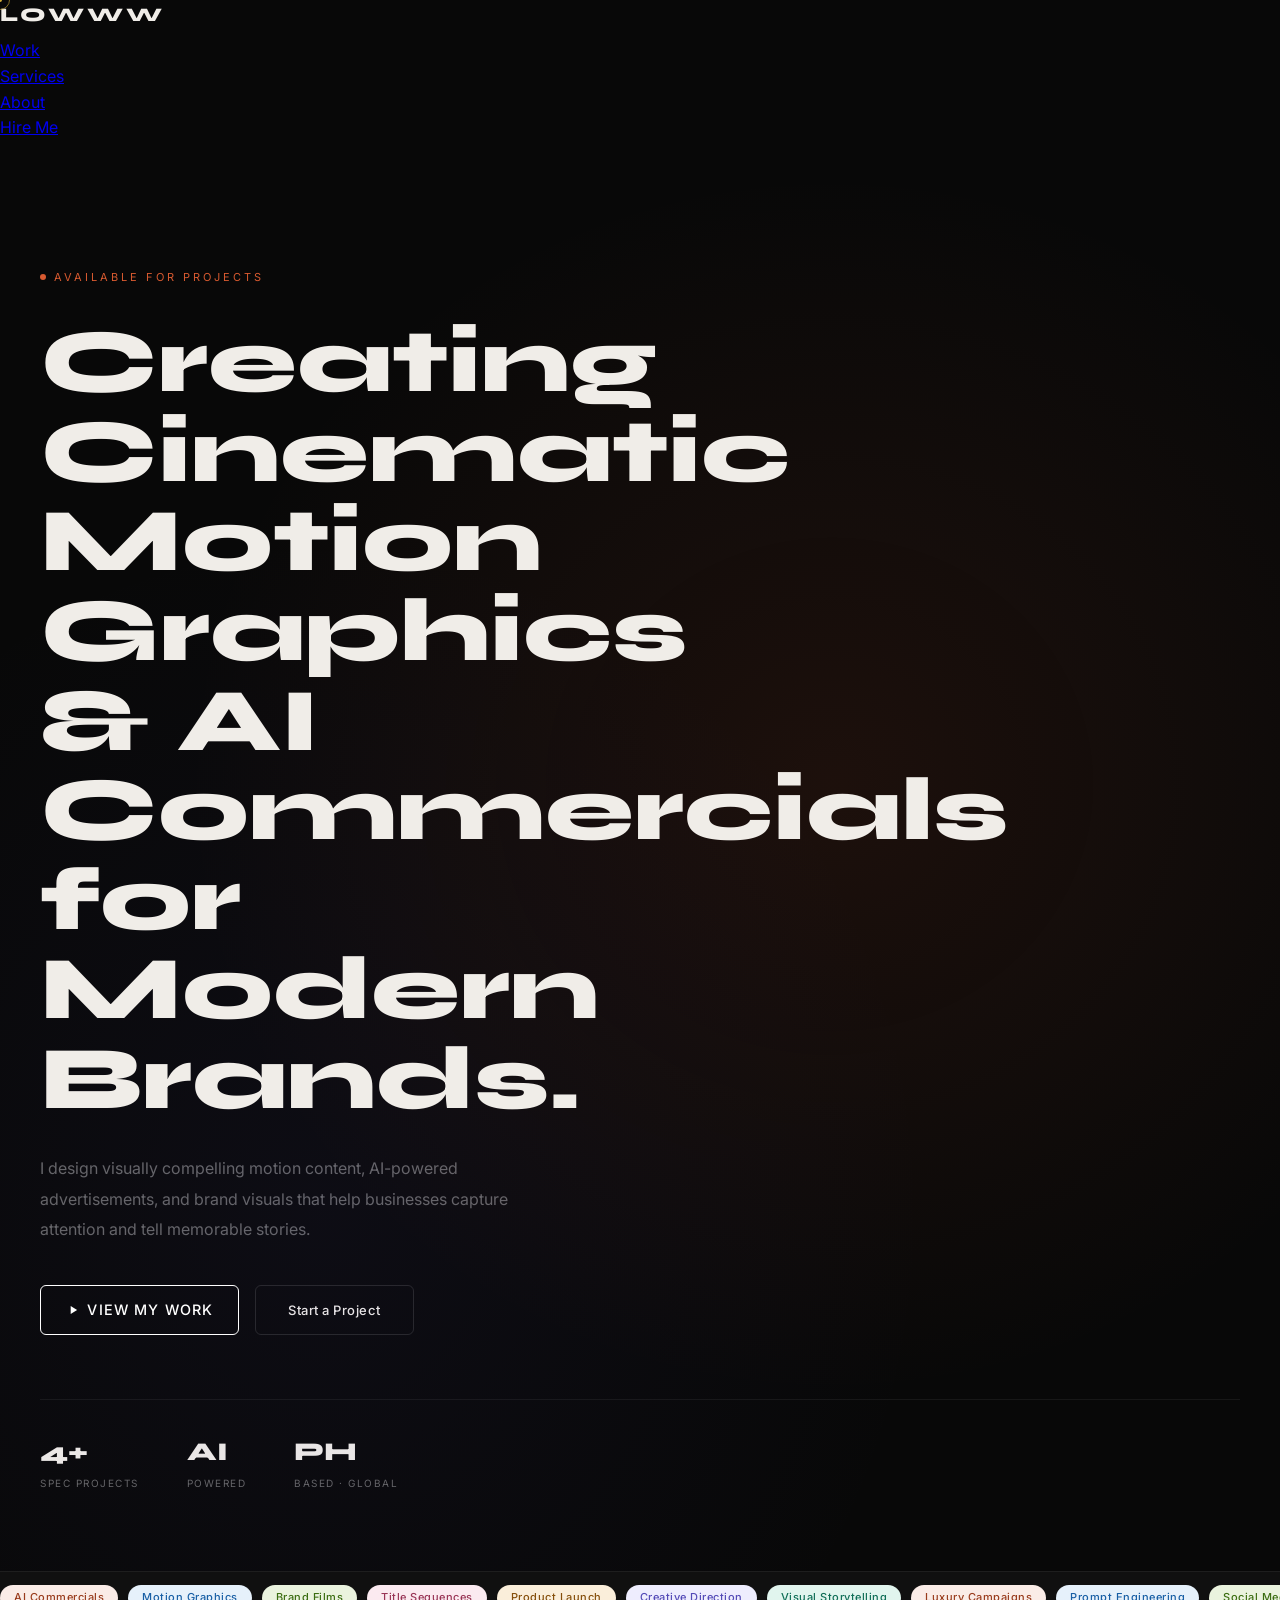
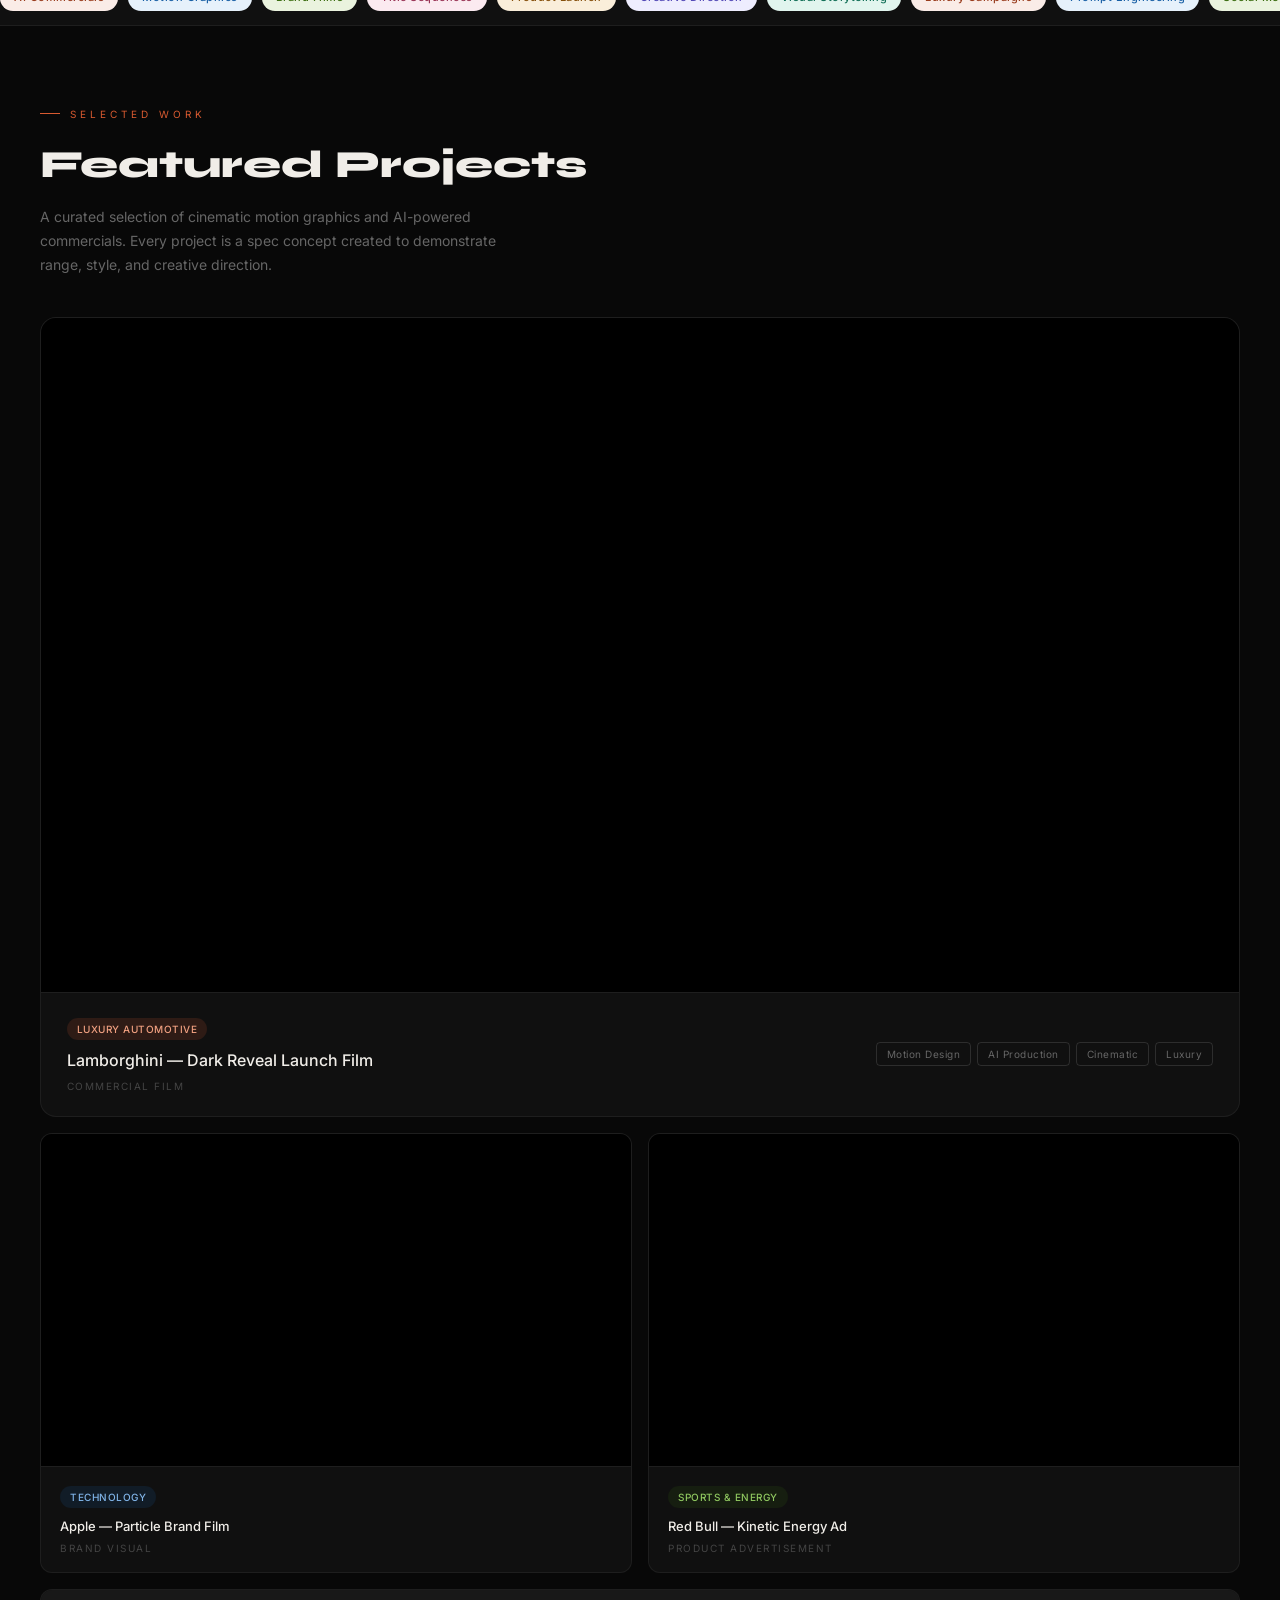
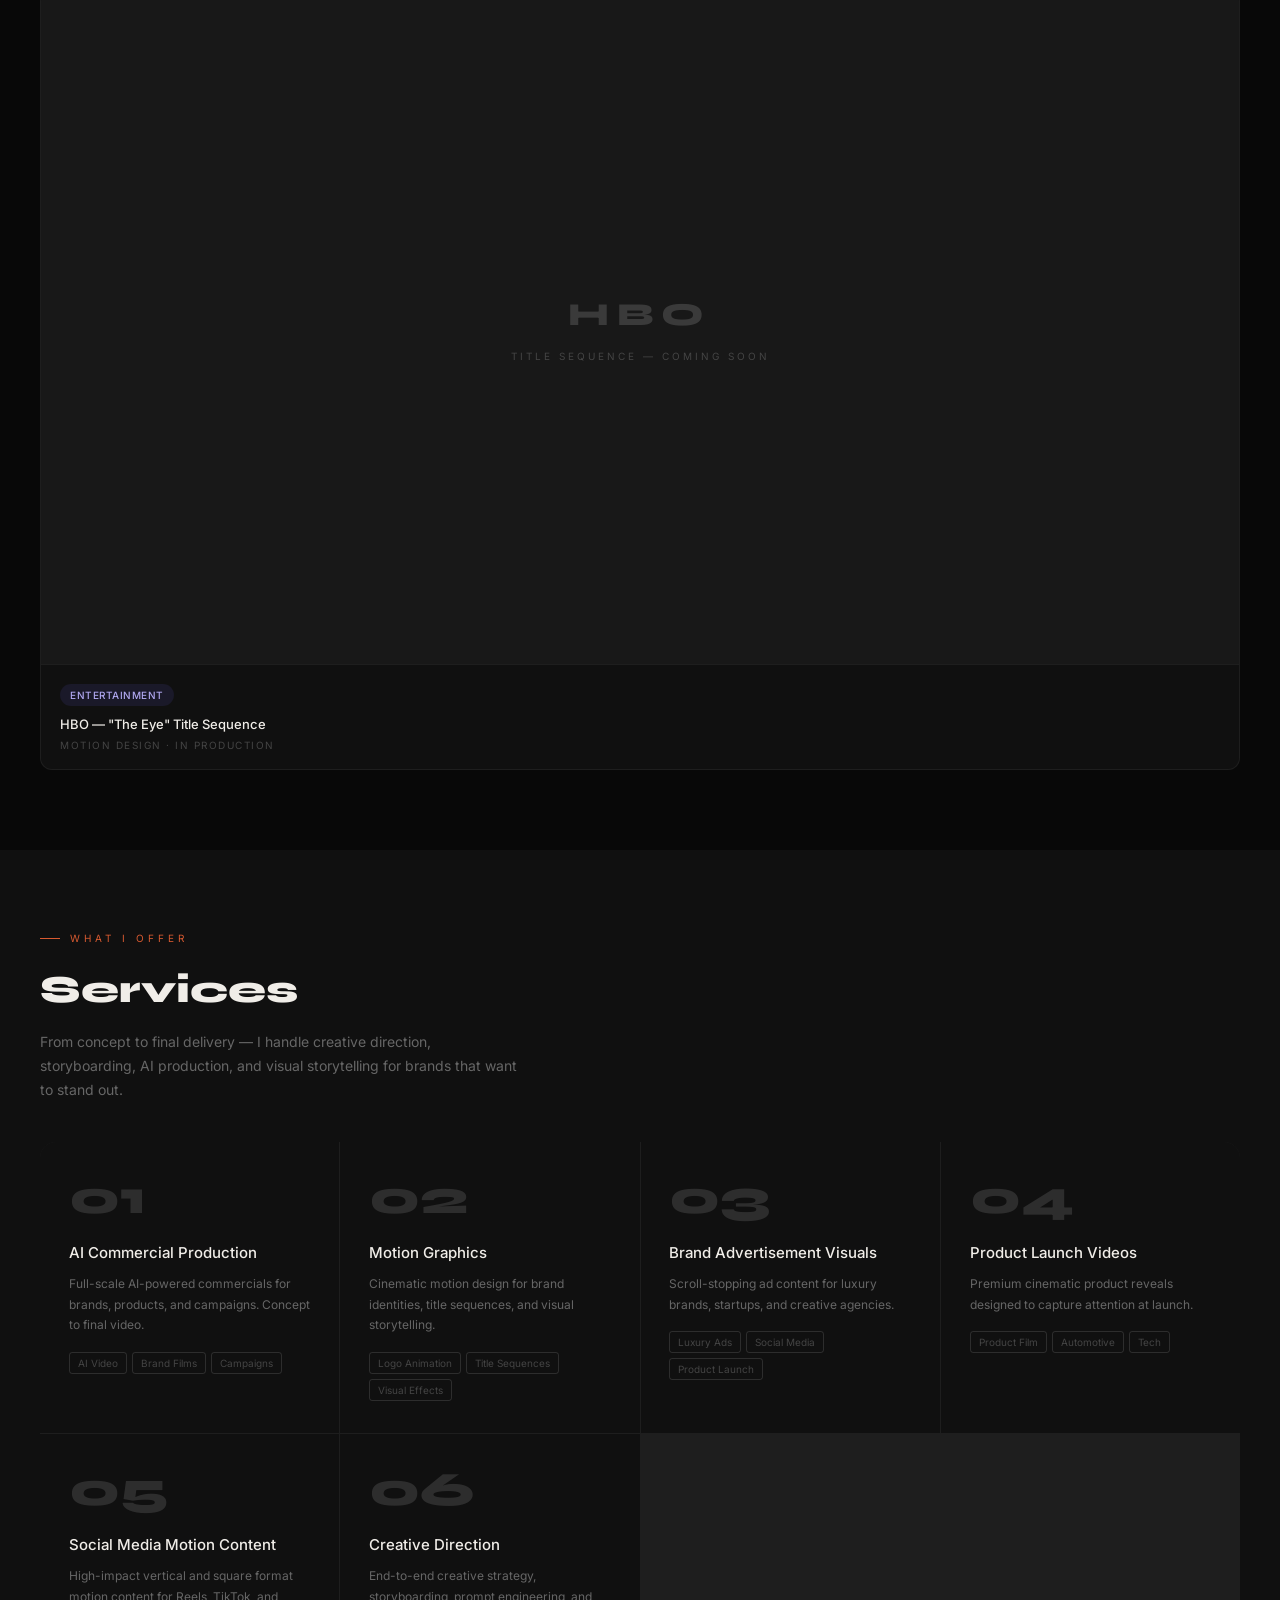
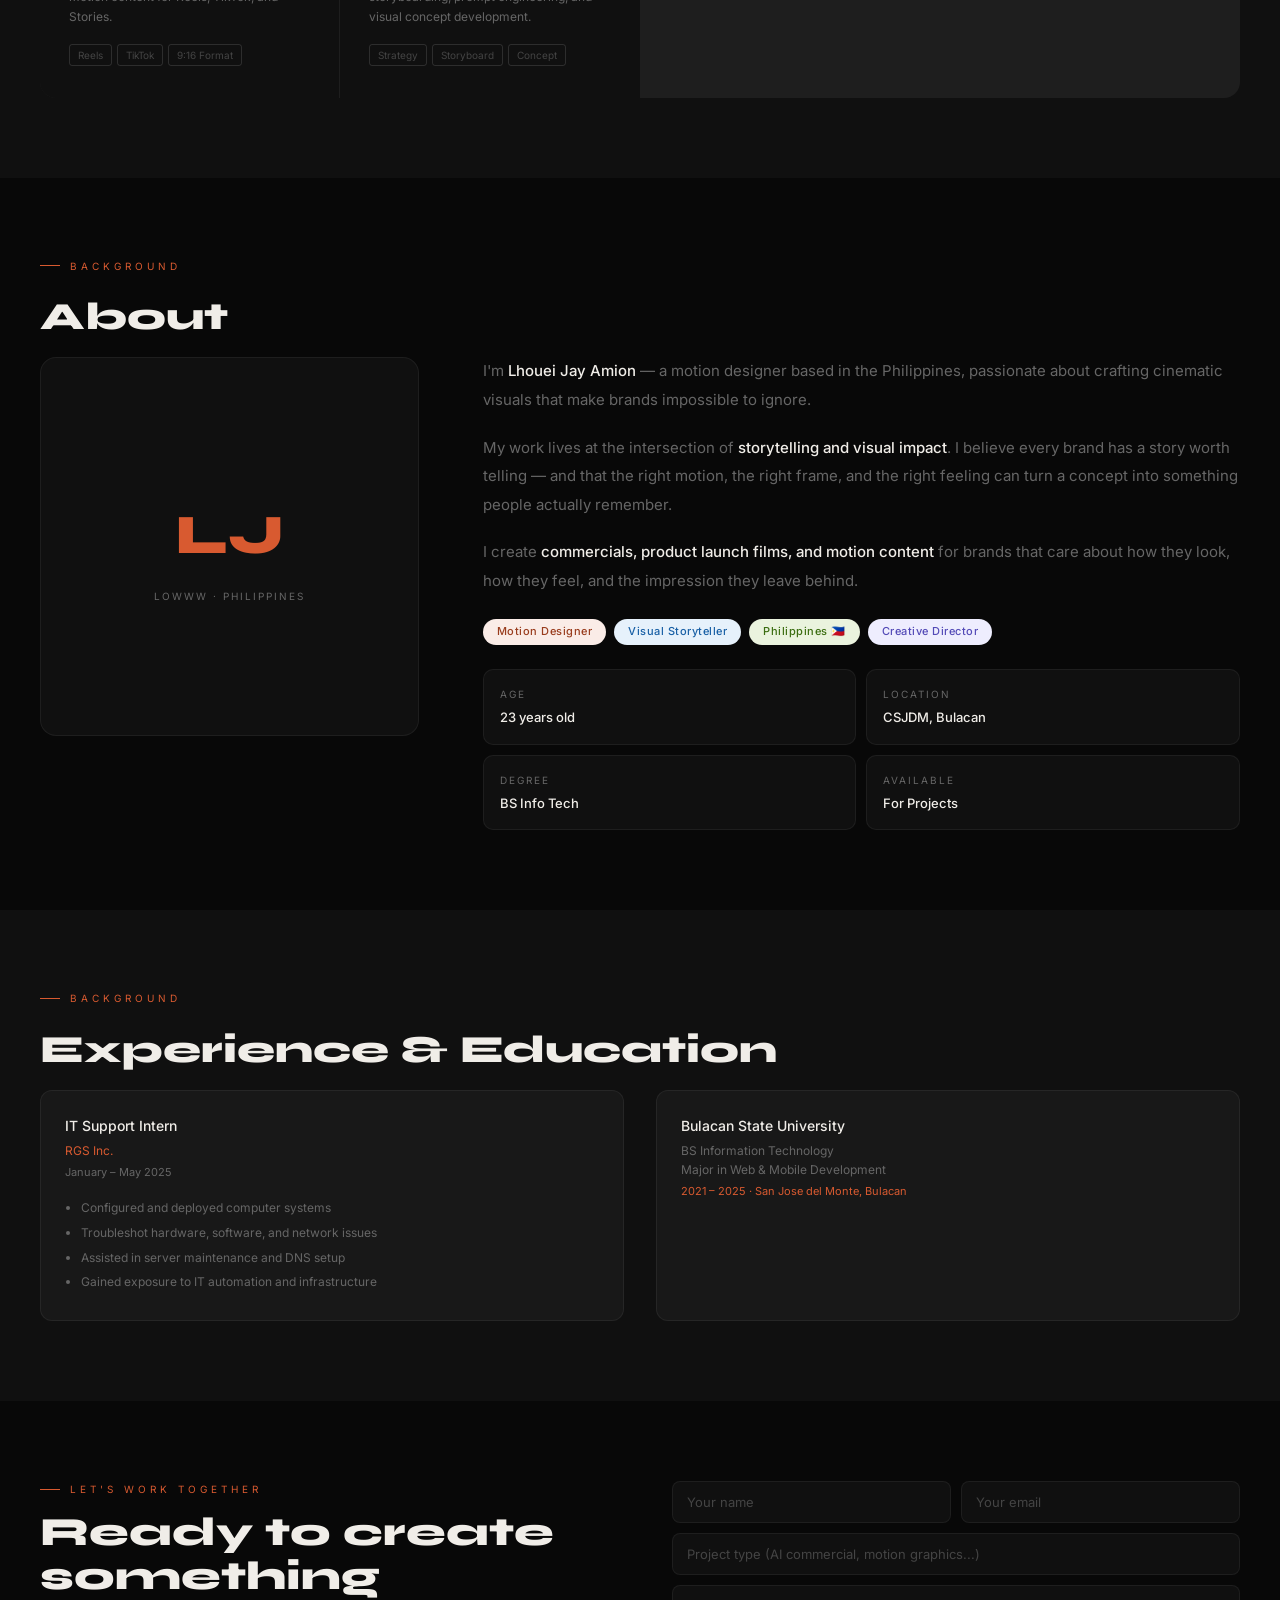
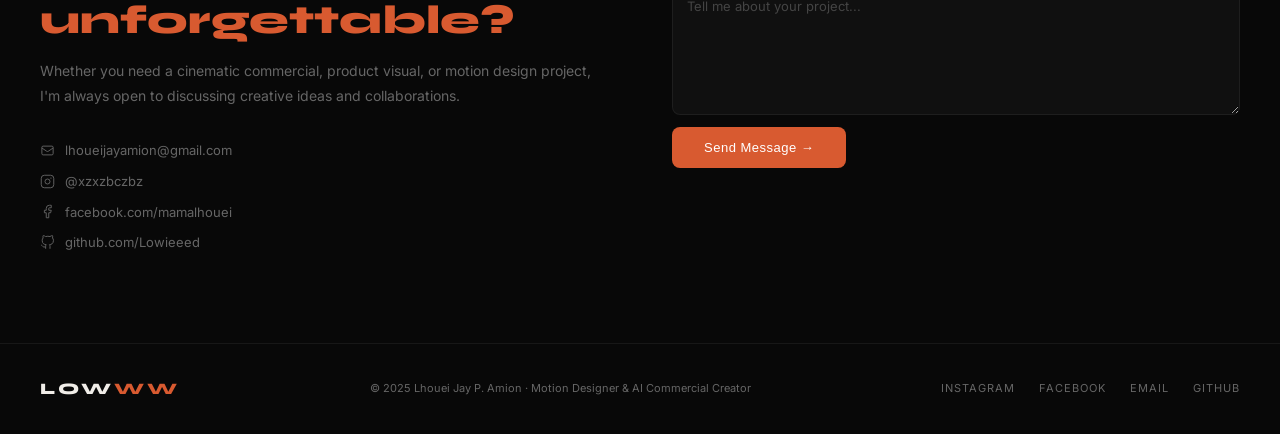
==== commit bd82e8af: "Update index.html" ====
--- a/index.html
+++ b/index.html
@@ -29,22 +29,41 @@
     .reveal { opacity: 0; transform: translateY(24px); transition: opacity 0.6s ease, transform 0.6s ease; }
     .reveal.visible { opacity: 1; transform: translateY(0); }
 
-    /* NAV */
-    nav {
-      position: fixed; top: 0; left: 0; right: 0; z-index: 100;
-      display: flex; justify-content: space-between; align-items: center;
-      padding: 1.2rem 2.5rem;
-      background: rgba(8,8,8,0.92); backdrop-filter: blur(20px);
-      border-bottom: 0.5px solid var(--border);
-    }
-    .logo { font-family: 'Syne', sans-serif; font-size: 1.2rem; font-weight: 800; letter-spacing: 3px; color: var(--text); text-decoration: none; }
-    .logo span { color: var(--orange); }
-    .nav-links { display: flex; gap: 2rem; list-style: none; align-items: center; }
-    .nav-links a { font-size: 11px; color: var(--muted); text-decoration: none; letter-spacing: 1.5px; text-transform: uppercase; transition: color 0.2s; }
-    .nav-links a:hover { color: var(--text); }
-    .nav-cta { padding: 8px 20px; border-radius: 6px; background: var(--orange); color: #fff !important; font-size: 11px !important; letter-spacing: 1px !important; transition: background 0.2s !important; }
-    .nav-cta:hover { background: var(--orange-dark) !important; color: #fff !important; }
-
+  .logo { 
+  font-family: 'Syne', sans-serif; 
+  font-size: 1.2rem; 
+  font-weight: 800; 
+  letter-spacing: 3px; 
+  color: var(--text); 
+  text-decoration: none;
+  position: relative;
+  display: inline-block;
+  overflow: hidden;
+}
+
+.logo::after {
+  content: '';
+  position: absolute;
+  top: 0; left: -75%;
+  width: 50%; height: 100%;
+  background: linear-gradient(
+    120deg,
+    transparent 30%,
+    rgba(212, 175, 55, 0.5) 50%,
+    transparent 70%
+  );
+  transform: skewX(-20deg);
+  opacity: 0;
+}
+
+.logo:hover::after {
+  animation: shimmer 0.6s ease forwards;
+}
+
+@keyframes shimmer {
+  0%   { left: -75%; opacity: 1; }
+  100% { left: 125%; opacity: 1; }
+}
     /* HERO */
     .hero {
       min-height: 100vh; display: flex; flex-direction: column; justify-content: center;
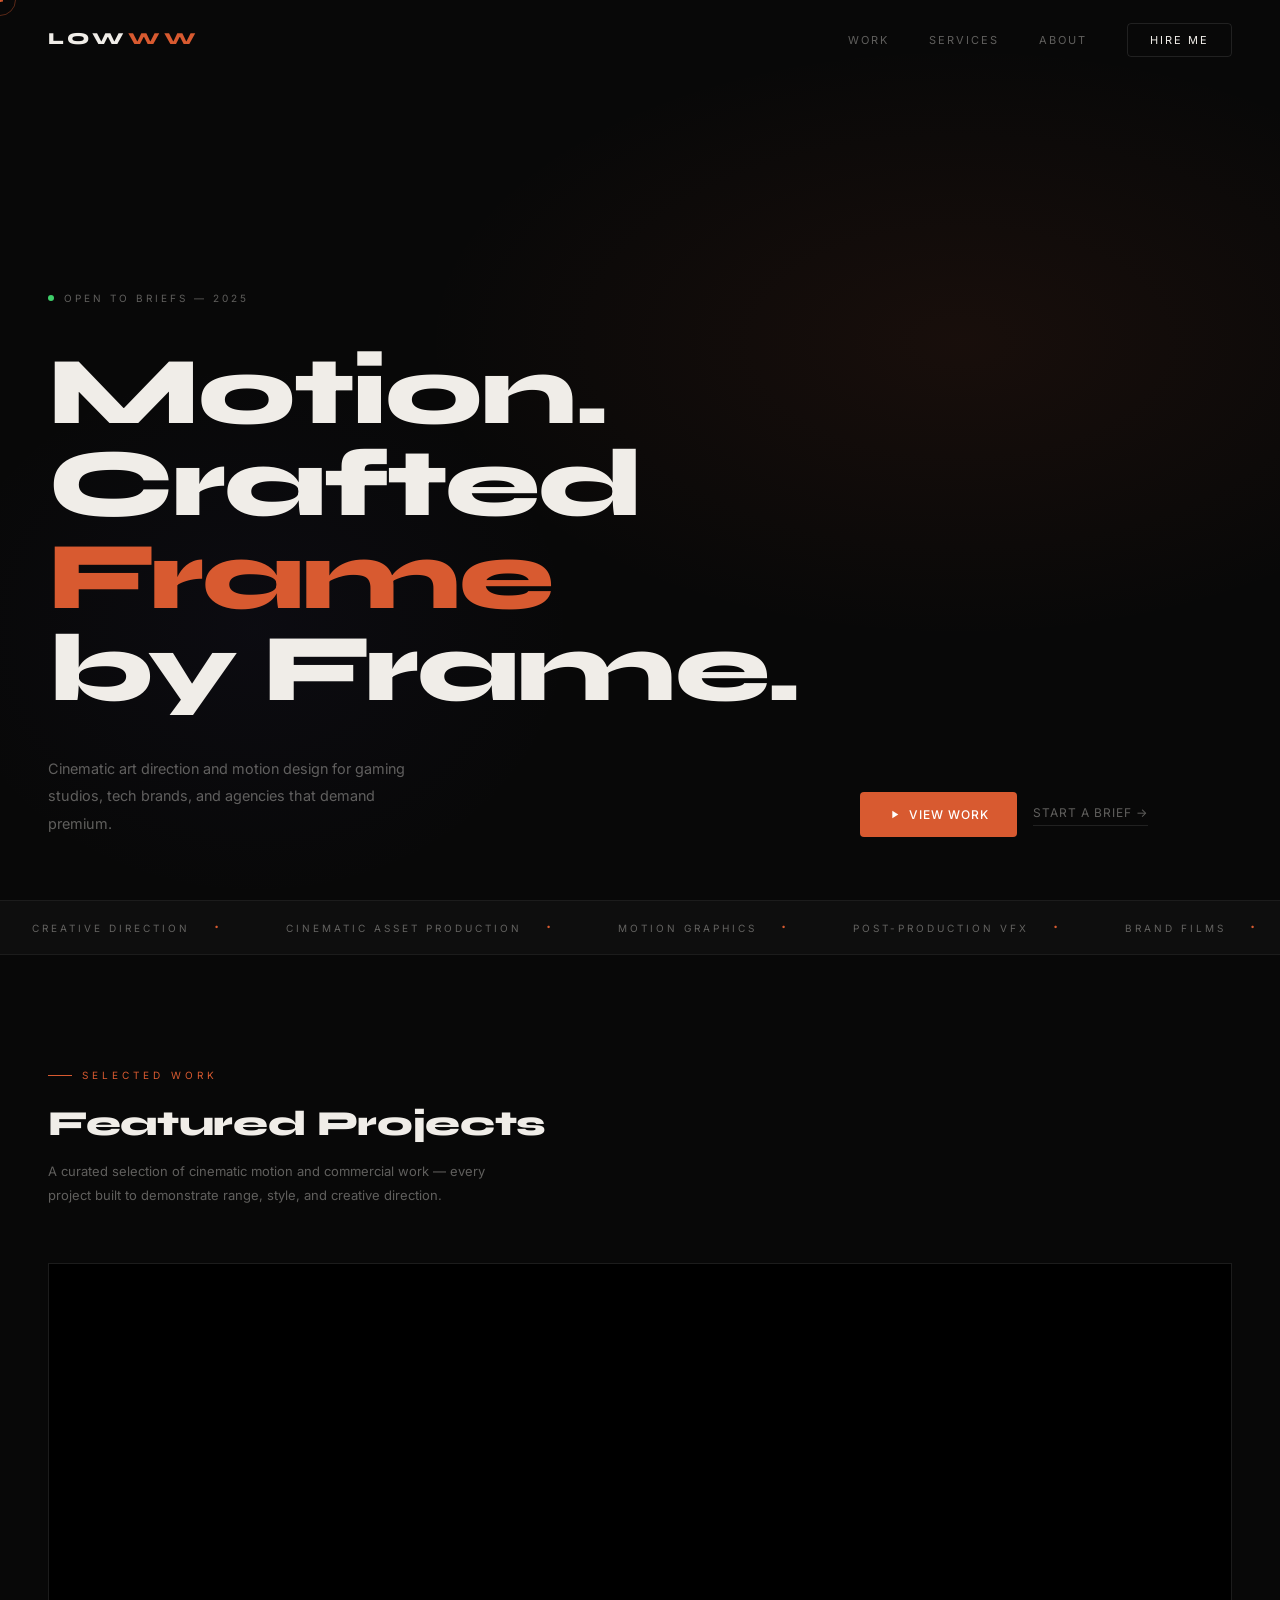
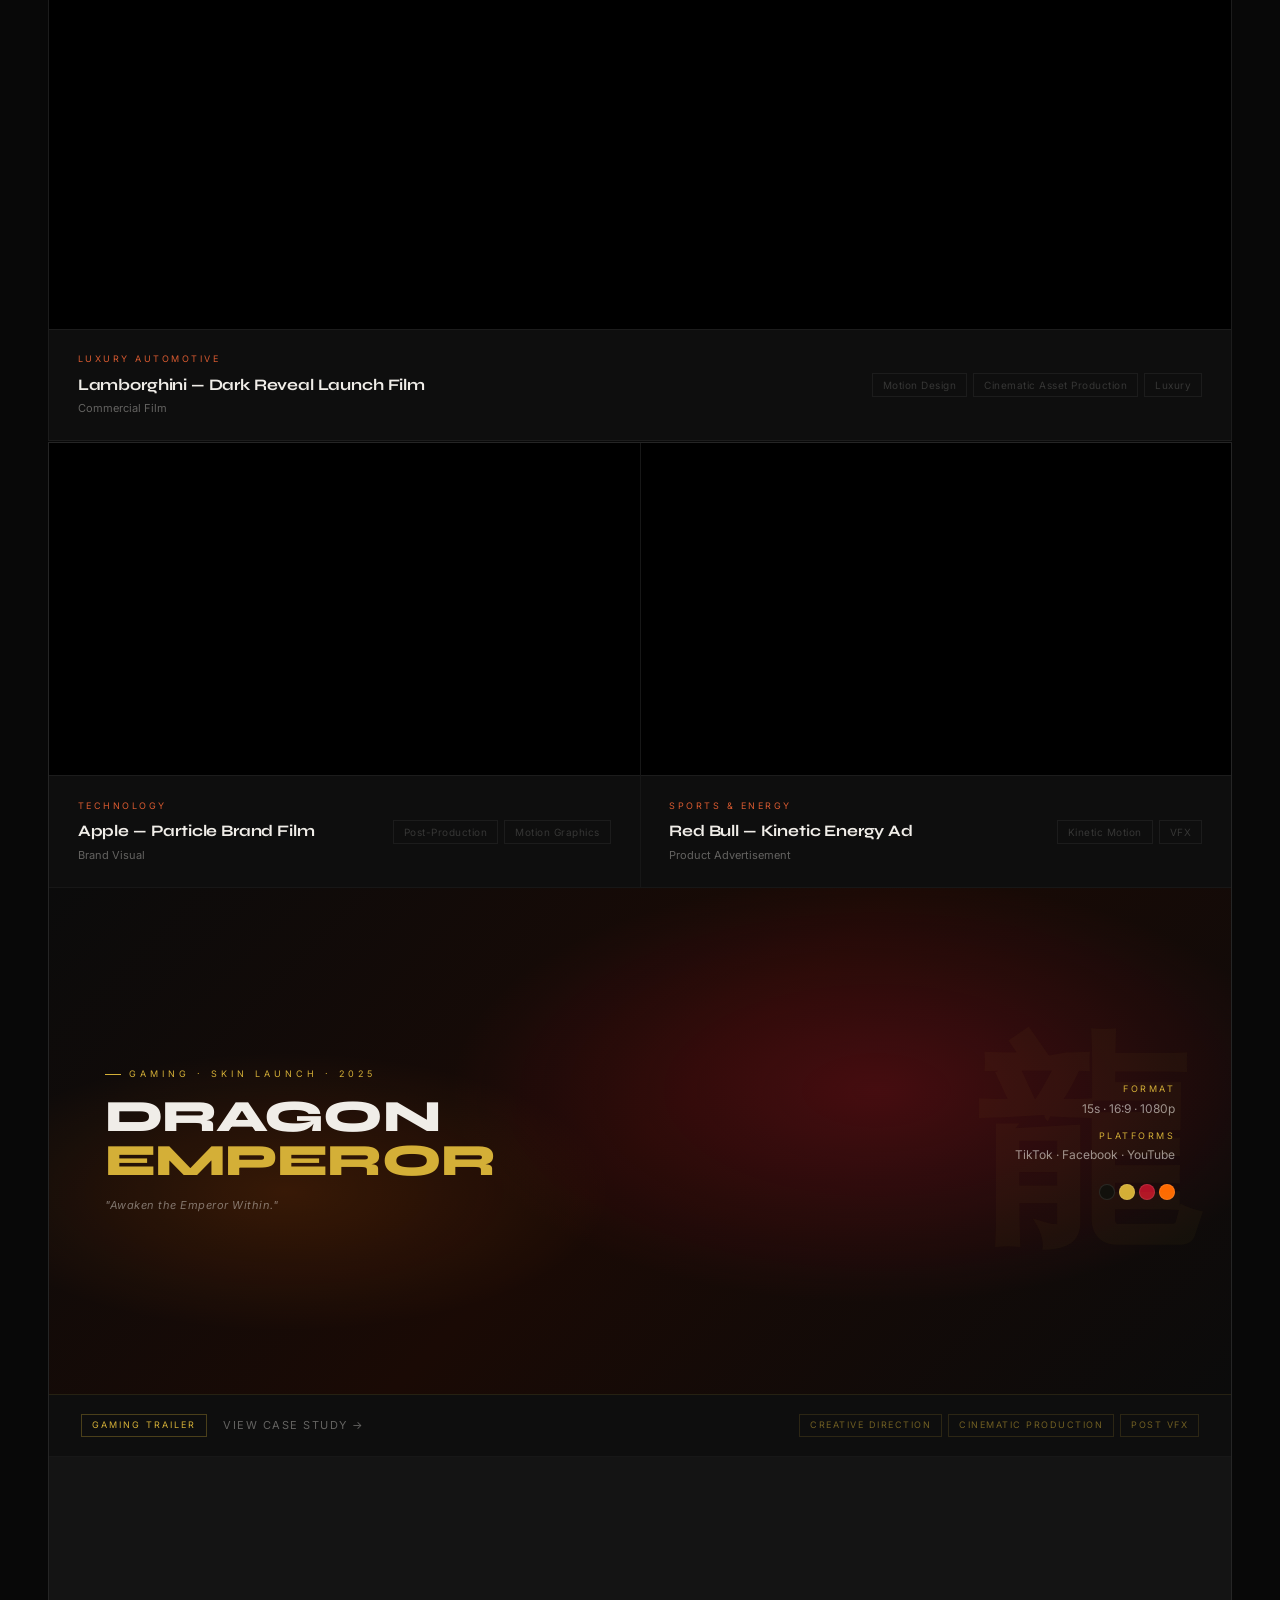
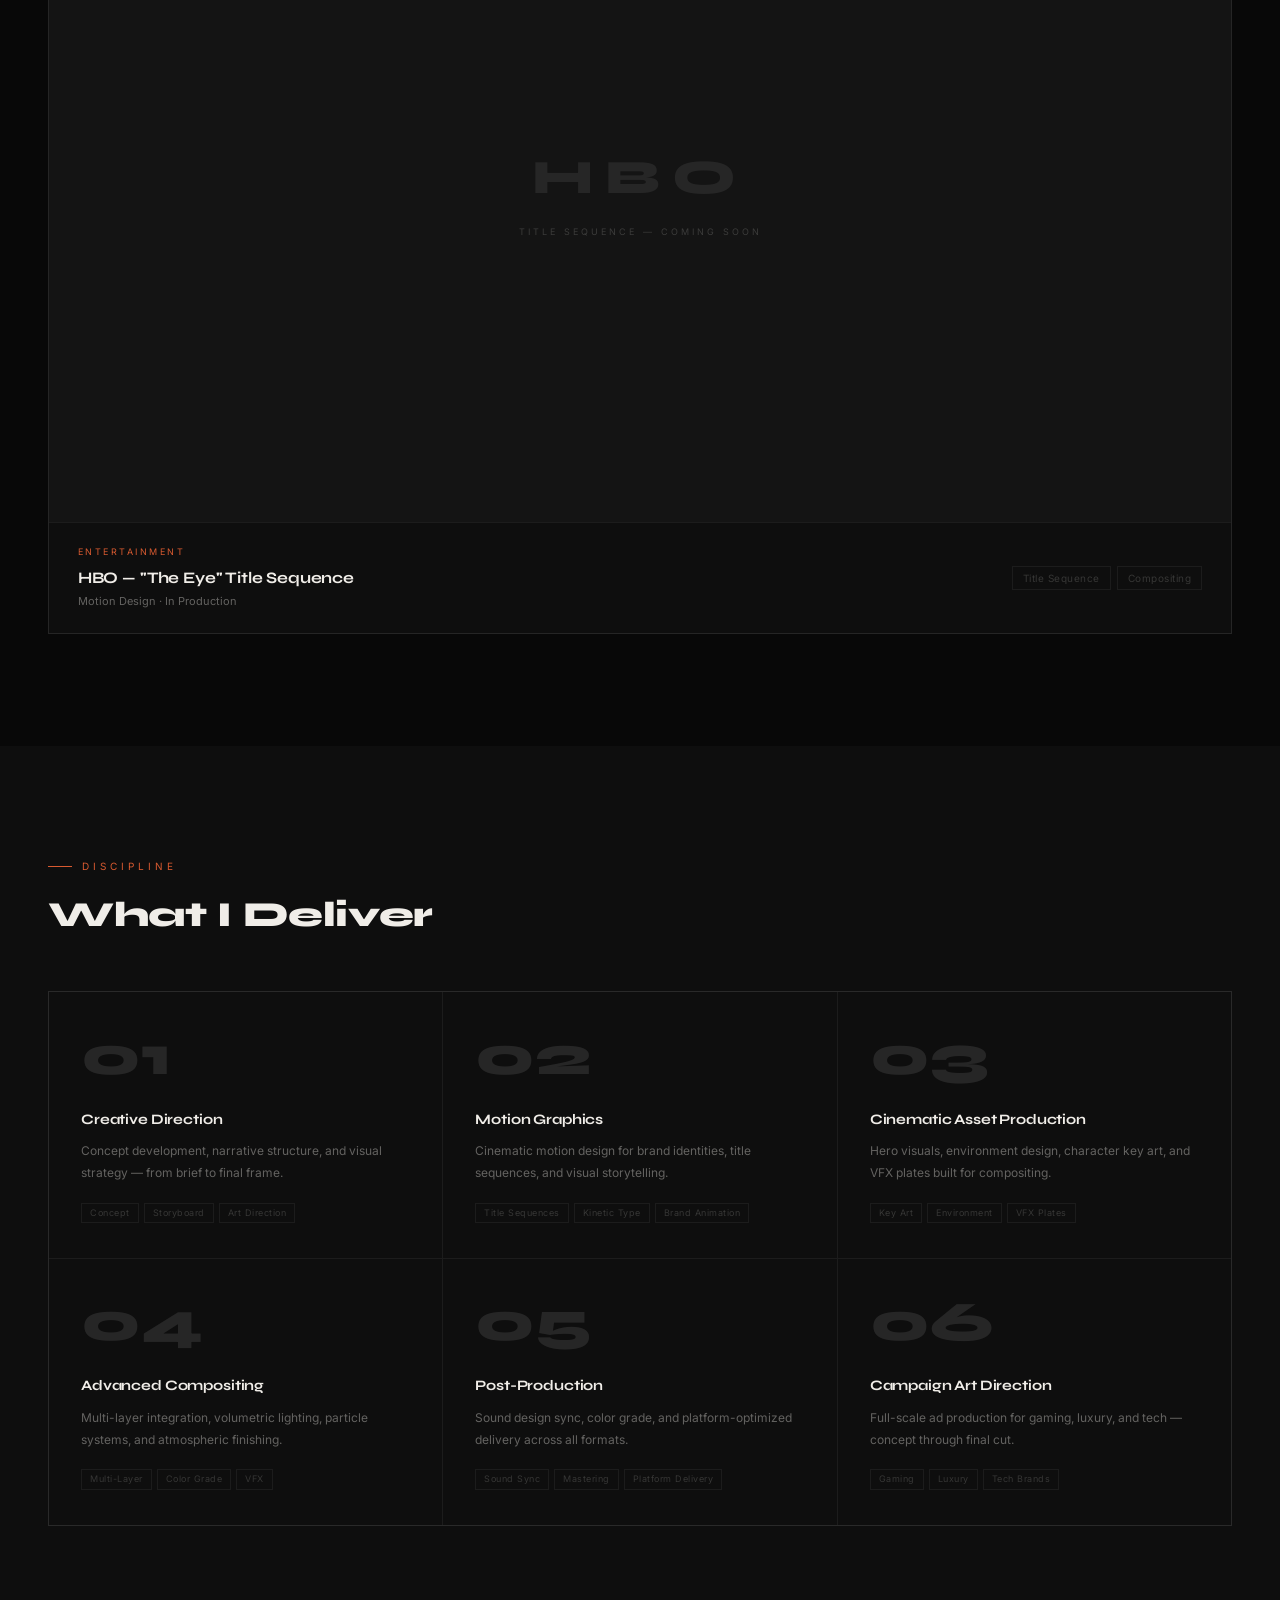
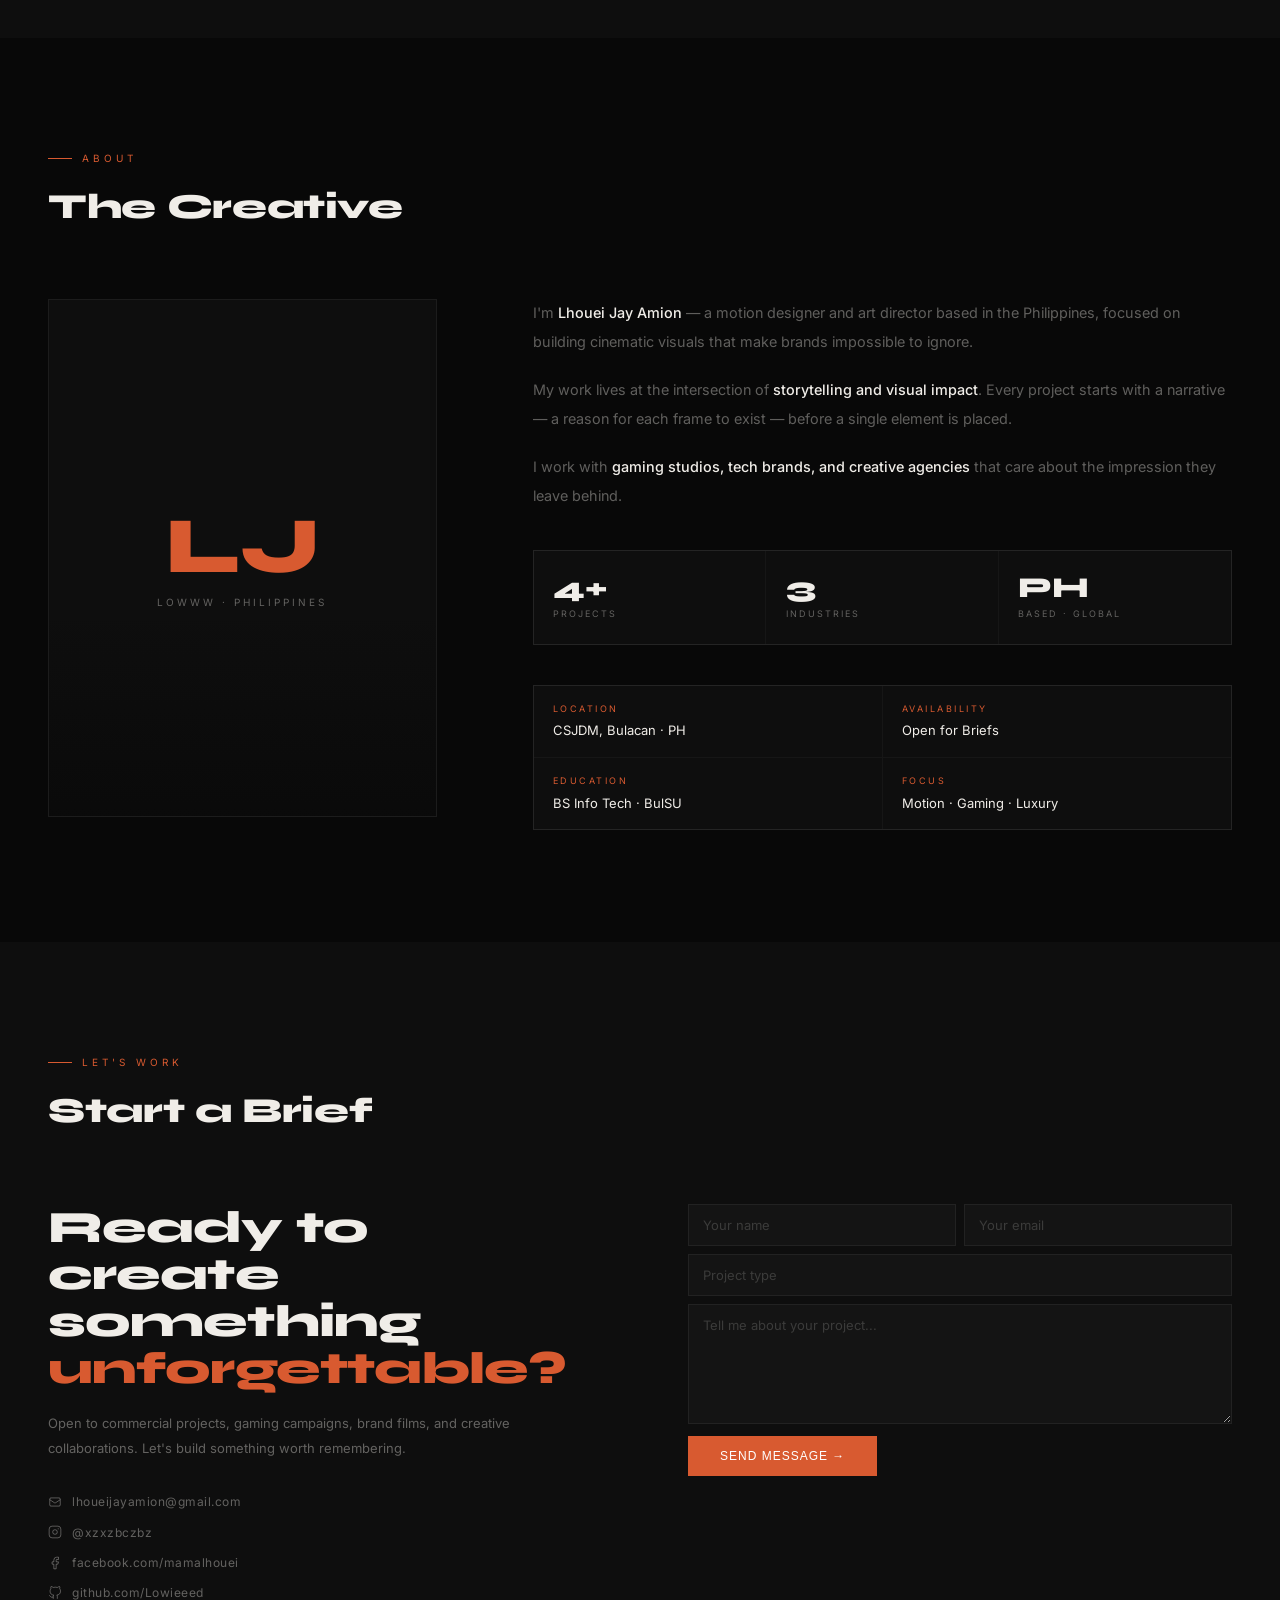
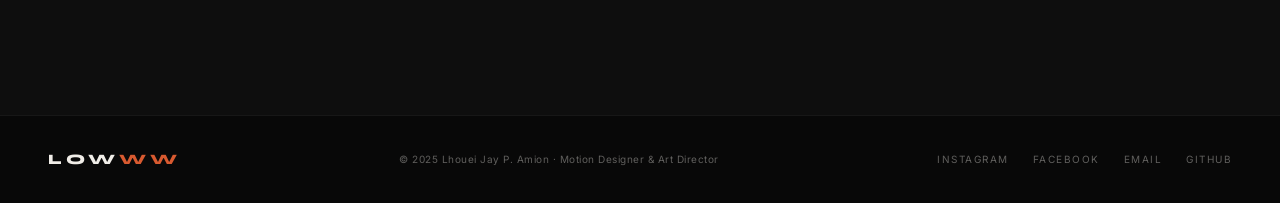
==== commit 18935eb1: "Update index.html" ====
--- a/index.html
+++ b/index.html
@@ -3,302 +3,696 @@
 <head>
   <meta charset="UTF-8" />
   <meta name="viewport" content="width=device-width, initial-scale=1.0" />
-  <title>Lowww — Motion Designer & AI Commercial Creator</title>
+  <title>LOWWW — Motion Designer & Art Director</title>
+  <meta name="description" content="Lhouei Jay Amion — Motion Designer & Art Director. Cinematic motion graphics, brand films, and commercial production." />
   <link rel="preconnect" href="https://fonts.googleapis.com" />
   <link rel="preconnect" href="https://fonts.gstatic.com" crossorigin />
-  <link href="https://fonts.googleapis.com/css2?family=Inter:wght@300;400;500;600&family=Syne:wght@700;800&display=swap" rel="stylesheet" />
-  <link rel="stylesheet" href="motion-interactions.css">
+  <link href="https://fonts.googleapis.com/css2?family=Syne:wght@400;500;600;700;800&family=Inter:wght@300;400;500&display=swap" rel="stylesheet" />
   <style>
+    /* ── TOKENS ─────────────────────────────────────── */
+    :root {
+      --orange: #D85A30;
+      --orange-dark: #993C1D;
+      --bg: #080808;
+      --bg2: #0e0e0e;
+      --bg3: #141414;
+      --border: rgba(255,255,255,0.06);
+      --border2: rgba(255,255,255,0.10);
+      --text: #F0EDE8;
+      --muted: rgba(240,237,232,0.38);
+      --muted2: rgba(240,237,232,0.18);
+    }
+
+    /* ── RESET ──────────────────────────────────────── */
     *, *::before, *::after { box-sizing: border-box; margin: 0; padding: 0; }
-    :root {
-      --orange: #D85A30; --orange-dark: #993C1D; --orange-light: #FAECE7;
-      --bg: #080808; --bg2: #101010; --bg3: #181818;
-      --border: rgba(255,255,255,0.06); --border2: rgba(255,255,255,0.12);
-      --text: #F0EDE8; --muted: #666; --muted2: #444;
-      --blue-light: #E6F1FB; --blue: #185FA5;
-      --green-light: #EAF3DE; --green: #3B6D11;
-      --pink-light: #FBEAF0; --pink: #993556;
-      --amber-light: #FAEEDA; --amber: #854F0B;
-      --purple-light: #EEEDFE; --purple: #534AB7;
-      --teal-light: #E1F5EE; --teal: #0F6E56;
-    }
     html { scroll-behavior: smooth; }
-    body { font-family: 'Inter', sans-serif; background: var(--bg); color: var(--text); line-height: 1.6; overflow-x: hidden; }
-
-    /* REVEAL */
-    .reveal { opacity: 0; transform: translateY(24px); transition: opacity 0.6s ease, transform 0.6s ease; }
+    body {
+      font-family: 'Inter', sans-serif;
+      background: var(--bg);
+      color: var(--text);
+      line-height: 1.6;
+      overflow-x: hidden;
+      cursor: none;
+    }
+    img, video { max-width: 100%; display: block; }
+    a { color: inherit; text-decoration: none; }
+
+    /* ── CUSTOM CURSOR ──────────────────────────────── */
+    #cur-dot {
+      position: fixed; top: 0; left: 0;
+      width: 5px; height: 5px;
+      background: var(--orange);
+      border-radius: 50%;
+      pointer-events: none;
+      z-index: 99999;
+      transform: translate(-50%, -50%);
+      transition: width .2s, height .2s;
+      will-change: transform;
+    }
+    #cur-ring {
+      position: fixed; top: 0; left: 0;
+      width: 32px; height: 32px;
+      border: 1px solid rgba(216,90,48,0.4);
+      border-radius: 50%;
+      pointer-events: none;
+      z-index: 99998;
+      transform: translate(-50%, -50%);
+      transition: width .3s, height .3s, border-color .3s;
+      will-change: transform;
+    }
+    #cur-ring.hov {
+      width: 56px; height: 56px;
+      border-color: rgba(216,90,48,0.8);
+    }
+    * { cursor: none !important; }
+
+    /* ── NAV ────────────────────────────────────────── */
+    nav {
+      position: fixed; top: 0; left: 0; right: 0; z-index: 900;
+      display: flex; justify-content: space-between; align-items: center;
+      padding: 1.6rem 3rem;
+      transition: padding .4s ease, background .4s ease, backdrop-filter .4s ease;
+    }
+    nav.scrolled {
+      padding: 1rem 3rem;
+      background: rgba(8,8,8,0.88);
+      backdrop-filter: blur(16px);
+      border-bottom: 0.5px solid var(--border);
+    }
+    .nav-logo {
+      font-family: 'Syne', sans-serif;
+      font-size: 1.05rem; font-weight: 800;
+      letter-spacing: 4px; text-transform: uppercase;
+      color: var(--text);
+    }
+    .nav-logo span { color: var(--orange); }
+    .nav-links {
+      display: flex; gap: 2.5rem; list-style: none; align-items: center;
+    }
+    .nav-links a {
+      font-size: 11px; letter-spacing: 2px;
+      text-transform: uppercase; color: var(--muted);
+      transition: color .2s;
+    }
+    .nav-links a:hover { color: var(--text); }
+    .nav-cta {
+      padding: 9px 22px !important;
+      border: 0.5px solid var(--border2) !important;
+      border-radius: 4px !important;
+      color: var(--text) !important;
+      transition: border-color .2s, color .2s !important;
+    }
+    .nav-cta:hover {
+      border-color: var(--orange) !important;
+      color: var(--orange) !important;
+    }
+
+    /* ── REVEAL ─────────────────────────────────────── */
+    .reveal {
+      opacity: 0; transform: translateY(28px);
+      transition: opacity .75s cubic-bezier(.16,1,.3,1),
+                  transform .75s cubic-bezier(.16,1,.3,1);
+    }
     .reveal.visible { opacity: 1; transform: translateY(0); }
-
-  .logo { 
-  font-family: 'Syne', sans-serif; 
-  font-size: 1.2rem; 
-  font-weight: 800; 
-  letter-spacing: 3px; 
-  color: var(--text); 
-  text-decoration: none;
-  position: relative;
-  display: inline-block;
-  overflow: hidden;
-}
-
-.logo::after {
-  content: '';
-  position: absolute;
-  top: 0; left: -75%;
-  width: 50%; height: 100%;
-  background: linear-gradient(
-    120deg,
-    transparent 30%,
-    rgba(212, 175, 55, 0.5) 50%,
-    transparent 70%
-  );
-  transform: skewX(-20deg);
-  opacity: 0;
-}
-
-.logo:hover::after {
-  animation: shimmer 0.6s ease forwards;
-}
-
-@keyframes shimmer {
-  0%   { left: -75%; opacity: 1; }
-  100% { left: 125%; opacity: 1; }
-}
-    /* HERO */
+    .reveal-d1 { transition-delay: .1s; }
+    .reveal-d2 { transition-delay: .2s; }
+    .reveal-d3 { transition-delay: .3s; }
+    .reveal-d4 { transition-delay: .4s; }
+
+    /* ── HERO ───────────────────────────────────────── */
     .hero {
-      min-height: 100vh; display: flex; flex-direction: column; justify-content: center;
-      padding: 8rem 2.5rem 5rem; position: relative; overflow: hidden;
-    }
-    .hero-glow {
-      position: absolute; inset: 0; pointer-events: none;
-      background: radial-gradient(ellipse at 65% 45%, rgba(216,90,48,0.1) 0%, transparent 55%),
-                  radial-gradient(ellipse at 25% 75%, rgba(83,74,183,0.07) 0%, transparent 45%);
-    }
-    .hero-tag {
+      min-height: 100vh;
+      display: flex; flex-direction: column; justify-content: flex-end;
+      padding: 0 3rem 7vh;
+      position: relative; overflow: hidden;
+    }
+    .hero-noise {
+      position: absolute; inset: 0; pointer-events: none; z-index: 0;
+      background:
+        radial-gradient(ellipse 70% 55% at 75% 38%, rgba(216,90,48,.08) 0%, transparent 60%),
+        radial-gradient(ellipse 50% 60% at 20% 70%, rgba(83,74,183,.05) 0%, transparent 50%);
+    }
+    .hero-content { position: relative; z-index: 1; max-width: 1100px; }
+
+    .hero-avail {
+      display: inline-flex; align-items: center; gap: 10px;
+      font-size: 10px; letter-spacing: 3px; text-transform: uppercase;
+      color: var(--muted); margin-bottom: 2.5rem;
+    }
+    .avail-dot {
+      width: 6px; height: 6px; border-radius: 50%;
+      background: #3ecf6a;
+      box-shadow: 0 0 0 0 rgba(62,207,106,.4);
+      animation: ping 2s ease infinite;
+    }
+    @keyframes ping {
+      0%,100% { box-shadow: 0 0 0 0 rgba(62,207,106,.4); }
+      50%      { box-shadow: 0 0 0 6px rgba(62,207,106,0); }
+    }
+
+    .hero-title {
+      font-family: 'Syne', sans-serif;
+      font-size: clamp(3.2rem, 7.5vw, 7rem);
+      font-weight: 800; line-height: .96;
+      letter-spacing: -0.02em;
+      color: var(--text);
+      margin-bottom: 2.5rem;
+    }
+    .hero-title .line { display: block; overflow: hidden; }
+    .hero-title .line-inner {
+      display: block;
+      transform: translateY(110%);
+      transition: transform .9s cubic-bezier(.16,1,.3,1);
+    }
+    .hero-title .line-inner.show { transform: translateY(0); }
+    .hero-title em { font-style: normal; color: var(--orange); }
+
+    .hero-bottom {
+      display: flex; justify-content: space-between;
+      align-items: flex-end; gap: 2rem; flex-wrap: wrap;
+    }
+    .hero-sub {
+      font-size: .9rem; color: var(--muted);
+      max-width: 380px; line-height: 1.9;
+    }
+    .hero-actions { display: flex; gap: 1rem; align-items: center; }
+    .btn-primary {
       display: inline-flex; align-items: center; gap: 8px;
-      font-size: 11px; letter-spacing: 3px; color: var(--orange);
-      text-transform: uppercase; margin-bottom: 2rem;
-    }
-    .hero-tag-dot { width: 6px; height: 6px; border-radius: 50%; background: var(--orange); animation: pulse 2s infinite; }
-    @keyframes pulse { 0%, 100% { opacity: 1; } 50% { opacity: 0.4; } }
-    .hero-title {
-      font-family: 'Syne', sans-serif;
-      font-size: clamp(2.8rem, 7vw, 5.8rem);
-      font-weight: 800; line-height: 1.0; color: var(--text);
-      margin-bottom: 1.8rem; max-width: 820px;
-    }
-    .hero-title em { font-style: normal; color: var(--orange); }
-    .hero-sub { font-size: 1rem; color: var(--muted); max-width: 500px; line-height: 1.9; margin-bottom: 2.5rem; }
-    .hero-btns { display: flex; gap: 1rem; flex-wrap: wrap; margin-bottom: 4rem; }
-    .btn-primary {
-      padding: 14px 32px; border-radius: 6px; background: var(--orange); color: #fff;
-      font-size: 13px; font-weight: 500; border: none; letter-spacing: 0.5px;
-      cursor: pointer; text-decoration: none; display: inline-flex; align-items: center; gap: 8px;
-      transition: background 0.2s, transform 0.15s;
+      padding: 13px 28px; background: var(--orange);
+      color: #fff; font-size: 12px; font-weight: 500;
+      letter-spacing: 1px; text-transform: uppercase;
+      border-radius: 4px; border: none;
+      transition: background .2s, transform .15s;
     }
     .btn-primary:hover { background: var(--orange-dark); transform: translateY(-1px); }
-    .btn-outline {
-      padding: 14px 32px; border-radius: 6px; background: transparent; color: var(--text);
-      font-size: 13px; font-weight: 500; letter-spacing: 0.5px;
-      border: 0.5px solid var(--border2); cursor: pointer; text-decoration: none;
-      display: inline-flex; align-items: center; gap: 8px; transition: border-color 0.2s, transform 0.15s;
-    }
-    .btn-outline:hover { border-color: rgba(255,255,255,0.25); transform: translateY(-1px); }
-    .hero-divider { width: 100%; height: 0.5px; background: var(--border); margin-bottom: 2rem; }
-    .hero-stats { display: flex; gap: 3rem; }
-    .hero-stat-num { font-family: 'Syne', sans-serif; font-size: 1.6rem; font-weight: 800; color: var(--text); }
-    .hero-stat-label { font-size: 10px; color: var(--muted); letter-spacing: 1.5px; text-transform: uppercase; margin-top: 2px; }
-
-    /* TICKER */
-    .ticker { border-top: 0.5px solid var(--border); border-bottom: 0.5px solid var(--border); padding: 0.85rem 0; overflow: hidden; background: var(--bg2); }
-    .ticker-inner { display: flex; gap: 10px; animation: ticker 28s linear infinite; width: max-content; }
-    @keyframes ticker { 0% { transform: translateX(0); } 100% { transform: translateX(-50%); } }
-    .pill { padding: 4px 14px; border-radius: 999px; font-size: 11px; font-weight: 500; white-space: nowrap; letter-spacing: 0.5px; }
-    .p-orange { background: var(--orange-light); color: var(--orange-dark); }
-    .p-blue { background: var(--blue-light); color: var(--blue); }
-    .p-green { background: var(--green-light); color: var(--green); }
-    .p-pink { background: var(--pink-light); color: var(--pink); }
-    .p-amber { background: var(--amber-light); color: var(--amber); }
-    .p-purple { background: var(--purple-light); color: var(--purple); }
-    .p-teal { background: var(--teal-light); color: var(--teal); }
-
-    /* SECTION */
-    section { padding: 5rem 2.5rem; }
-    .section-eyebrow { font-size: 10px; letter-spacing: 4px; color: var(--orange); text-transform: uppercase; margin-bottom: 0.8rem; display: flex; align-items: center; gap: 10px; }
-    .section-eyebrow::before { content: ''; display: block; width: 20px; height: 0.5px; background: var(--orange); }
-    .section-title { font-family: 'Syne', sans-serif; font-size: clamp(1.6rem, 3.5vw, 2.4rem); font-weight: 800; color: var(--text); margin-bottom: 0.6rem; }
-    .section-sub { font-size: 14px; color: var(--muted); margin-bottom: 2.5rem; max-width: 480px; line-height: 1.7; }
-
-    /* FEATURED PROJECTS */
-    #work { background: var(--bg); }
+    .btn-ghost {
+      display: inline-flex; align-items: center; gap: 8px;
+      font-size: 12px; letter-spacing: 1px; text-transform: uppercase;
+      color: var(--muted); border-bottom: 0.5px solid var(--border2);
+      padding-bottom: 2px;
+      transition: color .2s, border-color .2s;
+    }
+    .btn-ghost:hover { color: var(--text); border-color: var(--text); }
+
+    /* ── TICKER ─────────────────────────────────────── */
+    .ticker {
+      border-top: 0.5px solid var(--border);
+      border-bottom: 0.5px solid var(--border);
+      padding: .7rem 0; overflow: hidden;
+      background: var(--bg2);
+    }
+    .ticker-track {
+      display: flex; gap: 0; width: max-content;
+      animation: tick 30s linear infinite;
+    }
+    .ticker-track:hover { animation-play-state: paused; }
+    @keyframes tick { to { transform: translateX(-50%); } }
+    .ticker-item {
+      display: flex; align-items: center; gap: 1.5rem;
+      padding: 0 2rem; white-space: nowrap;
+      font-size: 10px; letter-spacing: 3px;
+      text-transform: uppercase; color: var(--muted);
+    }
+    .ticker-item::after {
+      content: '·';
+      color: var(--orange); font-size: 1.2rem;
+    }
+
+    /* ── SECTION BASE ────────────────────────────────── */
+    section { padding: 7rem 3rem; }
+    .eyebrow {
+      font-size: 10px; letter-spacing: 4px;
+      text-transform: uppercase; color: var(--orange);
+      margin-bottom: .8rem;
+      display: flex; align-items: center; gap: 10px;
+    }
+    .eyebrow::before {
+      content: '';
+      display: block; width: 24px; height: 0.5px;
+      background: var(--orange);
+    }
+    .section-title {
+      font-family: 'Syne', sans-serif;
+      font-size: clamp(1.6rem, 3vw, 2.2rem);
+      font-weight: 800; color: var(--text);
+      letter-spacing: -.01em; margin-bottom: .5rem;
+    }
+    .section-sub {
+      font-size: 13px; color: var(--muted);
+      max-width: 440px; line-height: 1.8;
+    }
+
+    /* ── WORK ───────────────────────────────────────── */
+    #work { background: var(--bg); padding-bottom: 7rem; }
+    .work-header { margin-bottom: 3.5rem; }
+
+    /* Featured */
     .work-featured {
-      border: 0.5px solid var(--border); border-radius: 16px; overflow: hidden;
-      background: var(--bg2); margin-bottom: 16px;
-      transition: border-color 0.3s;
-    }
-    .work-featured:hover { border-color: rgba(216,90,48,0.3); }
-    .video-wrap { position: relative; }
-    .video-wrap video { width: 100%; display: block; aspect-ratio: 16/9; background: #000; }
-    .video-wrap video.vertical { aspect-ratio: 9/16; max-height: 480px; margin: 0 auto; }
+      background: var(--bg2);
+      border: 0.5px solid var(--border);
+      overflow: hidden;
+      margin-bottom: 1px;
+      transition: border-color .3s;
+    }
+    .work-featured:hover { border-color: rgba(216,90,48,.25); }
+
+    .video-wrap { position: relative; overflow: hidden; }
+    .video-wrap video {
+      width: 100%; display: block;
+      aspect-ratio: 16/9; background: #000;
+      transition: transform .6s cubic-bezier(.16,1,.3,1);
+    }
+    .work-featured:hover .video-wrap video,
+    .work-card:hover .video-wrap video {
+      transform: scale(1.02);
+    }
     .video-controls {
       position: absolute; bottom: 0; left: 0; right: 0;
-      padding: 0.8rem 1rem; background: linear-gradient(transparent, rgba(0,0,0,0.9));
-      display: flex; align-items: center; gap: 10px;
-      opacity: 0; transition: opacity 0.2s;
+      padding: .7rem 1rem;
+      background: linear-gradient(transparent, rgba(0,0,0,.85));
+      display: flex; align-items: center; gap: 8px;
+      opacity: 0; transition: opacity .2s;
     }
     .video-wrap:hover .video-controls { opacity: 1; }
     .v-btn {
-      width: 28px; height: 28px; border-radius: 50%;
-      background: rgba(255,255,255,0.15); border: none; color: #fff;
-      cursor: pointer; display: flex; align-items: center; justify-content: center;
-      font-size: 11px; transition: background 0.2s; flex-shrink: 0;
+      width: 26px; height: 26px; border-radius: 50%;
+      background: rgba(255,255,255,.1); border: none;
+      color: #fff; cursor: pointer; font-size: 10px;
+      display: flex; align-items: center; justify-content: center;
+      flex-shrink: 0; transition: background .2s;
     }
     .v-btn:hover { background: var(--orange); }
-    .v-progress { flex: 1; height: 3px; background: rgba(255,255,255,0.2); border-radius: 2px; cursor: pointer; }
-    .v-progress-fill { height: 100%; background: var(--orange); border-radius: 2px; width: 0%; }
-    .v-time { font-size: 10px; color: rgba(255,255,255,0.5); white-space: nowrap; }
-    .work-info {
-      padding: 1.4rem 1.6rem;
-      display: flex; justify-content: space-between; align-items: center;
-      flex-wrap: wrap; gap: 1rem;
+    .v-progress {
+      flex: 1; height: 2px;
+      background: rgba(255,255,255,.15);
+      border-radius: 2px; cursor: pointer;
+    }
+    .v-progress-fill {
+      height: 100%; background: var(--orange);
+      border-radius: 2px; width: 0%;
+      transition: width .1s linear;
+    }
+    .v-time { font-size: 10px; color: rgba(255,255,255,.4); white-space: nowrap; }
+
+    .work-meta-bar {
+      padding: 1.4rem 1.8rem;
+      display: flex; justify-content: space-between;
+      align-items: center; flex-wrap: wrap; gap: 1rem;
       border-top: 0.5px solid var(--border);
     }
-    .work-title { font-size: 16px; font-weight: 500; color: var(--text); margin-bottom: 3px; }
-    .work-meta { font-size: 11px; color: var(--muted); letter-spacing: 0.5px; }
+    .work-cat {
+      font-size: 9px; letter-spacing: 2.5px;
+      text-transform: uppercase; color: var(--orange);
+      margin-bottom: 5px;
+    }
+    .work-name {
+      font-family: 'Syne', sans-serif;
+      font-size: 1rem; font-weight: 700;
+      color: var(--text); letter-spacing: -.01em;
+    }
+    .work-type { font-size: 11px; color: var(--muted); margin-top: 3px; }
     .work-tags { display: flex; gap: 6px; flex-wrap: wrap; }
-    .work-tag { font-size: 10px; color: var(--muted); border: 0.5px solid var(--border2); padding: 3px 10px; border-radius: 4px; letter-spacing: 0.5px; }
-
-    .work-grid { display: grid; grid-template-columns: 1fr 1fr; gap: 16px; }
+    .work-tag {
+      font-size: 10px; color: var(--muted2);
+      border: 0.5px solid var(--border);
+      padding: 3px 10px; letter-spacing: .5px;
+    }
+
+    /* Grid */
+    .work-grid {
+      display: grid;
+      grid-template-columns: 1fr 1fr;
+      gap: 1px;
+      background: var(--border);
+      border: 0.5px solid var(--border);
+      margin-top: 1px;
+    }
     .work-card {
-      border: 0.5px solid var(--border); border-radius: 12px; overflow: hidden;
-      background: var(--bg2); transition: border-color 0.3s, transform 0.3s;
-    }
-    .work-card:hover { border-color: rgba(216,90,48,0.3); transform: translateY(-3px); }
-    .work-card .video-wrap video { aspect-ratio: 16/9; }
-    .work-card-info { padding: 1rem 1.2rem; border-top: 0.5px solid var(--border); }
-    .work-card-title { font-size: 13px; font-weight: 500; color: var(--text); margin-bottom: 3px; }
-    .work-card-meta { font-size: 11px; color: var(--muted); }
-    .work-cat {
-      display: inline-block; padding: 3px 10px; border-radius: 999px;
-      font-size: 10px; font-weight: 500; letter-spacing: 0.5px; text-transform: uppercase;
-      margin-bottom: 8px;
-    }
-    .cat-luxury { background: rgba(216,90,48,0.15); color: #F0A080; }
-    .cat-tech { background: rgba(24,95,165,0.15); color: #80B4E8; }
-    .cat-sports { background: rgba(59,109,17,0.15); color: #90C860; }
-    .cat-entertainment { background: rgba(83,74,183,0.15); color: #B0A8F0; }
-    .hbo-placeholder {
-      aspect-ratio: 16/9; background: var(--bg3);
-      display: flex; flex-direction: column; align-items: center; justify-content: center;
-      gap: 8px;
-    }
-    .hbo-placeholder-text { font-family: 'Syne', sans-serif; font-size: 2rem; font-weight: 800; color: rgba(255,255,255,0.15); letter-spacing: 8px; }
-    .hbo-placeholder-sub { font-size: 10px; color: var(--muted2); letter-spacing: 3px; text-transform: uppercase; }
-
-    /* SERVICES */
+      background: var(--bg2);
+      overflow: hidden;
+      transition: background .3s;
+    }
+    .work-card:hover { background: var(--bg3); }
+    .work-card .work-meta-bar { border-top: 0.5px solid var(--border); }
+
+    /* HBO placeholder */
+    .hbo-ph {
+      aspect-ratio: 16/9;
+      background: var(--bg3);
+      display: flex; flex-direction: column;
+      align-items: center; justify-content: center; gap: 8px;
+    }
+    .hbo-ph-text {
+      font-family: 'Syne', sans-serif;
+      font-size: 3rem; font-weight: 800;
+      color: rgba(255,255,255,.08); letter-spacing: 12px;
+    }
+    .hbo-ph-sub {
+      font-size: 9px; color: var(--muted2);
+      letter-spacing: 3px; text-transform: uppercase;
+    }
+
+    /* Dragon Emperor card */
+    .dragon-card {
+      grid-column: 1 / -1;
+      background: var(--bg2);
+      overflow: hidden;
+      position: relative;
+      transition: background .3s;
+      display: block;
+    }
+    .dragon-card:hover { background: var(--bg3); }
+    .dragon-banner {
+      aspect-ratio: 21/9;
+      background:
+        radial-gradient(ellipse 60% 70% at 70% 40%, rgba(177,18,38,.3) 0%, transparent 60%),
+        radial-gradient(ellipse 50% 50% at 20% 60%, rgba(255,106,0,.15) 0%, transparent 55%),
+        linear-gradient(135deg, #0B0B0B 0%, #1a0a05 50%, #0B0B0B 100%);
+      display: flex; align-items: center; justify-content: space-between;
+      padding: 3rem 3.5rem; gap: 2rem; position: relative; overflow: hidden;
+    }
+    .dragon-banner::before {
+      content: '龍';
+      position: absolute; right: 2rem; top: 50%;
+      transform: translateY(-50%);
+      font-size: 14rem; font-weight: 900;
+      color: rgba(212,175,55,.04);
+      line-height: 1; pointer-events: none;
+    }
+    .dragon-title-block {}
+    .dragon-eyebrow {
+      font-size: 9px; letter-spacing: 4px;
+      text-transform: uppercase; color: #D4AF37;
+      margin-bottom: .8rem; display: flex; align-items: center; gap: 8px;
+    }
+    .dragon-eyebrow::before {
+      content: ''; display: block;
+      width: 16px; height: 0.5px; background: #D4AF37;
+    }
+    .dragon-name {
+      font-family: 'Syne', sans-serif;
+      font-size: clamp(1.8rem, 3.5vw, 3rem);
+      font-weight: 800; line-height: 1;
+      letter-spacing: -.02em;
+      color: #F0EDE8;
+    }
+    .dragon-name em { font-style: normal; color: #D4AF37; }
+    .dragon-tagline {
+      font-size: 11px; color: rgba(240,237,232,.45);
+      letter-spacing: .5px; margin-top: .8rem;
+      font-style: italic;
+    }
+    .dragon-meta { display: flex; flex-direction: column; gap: .7rem; align-items: flex-end; }
+    .dragon-meta-row { text-align: right; }
+    .dragon-meta-label {
+      font-size: 9px; letter-spacing: 2.5px;
+      text-transform: uppercase; color: #D4AF37;
+      margin-bottom: 2px;
+    }
+    .dragon-meta-val { font-size: 12px; color: rgba(240,237,232,.6); }
+    .dragon-swatches {
+      display: flex; gap: 4px; justify-content: flex-end; margin-top: .5rem;
+    }
+    .sw {
+      width: 16px; height: 16px;
+      border-radius: 50%; border: 0.5px solid rgba(255,255,255,.1);
+    }
+    .dragon-cta-bar {
+      padding: 1.2rem 2rem;
+      display: flex; justify-content: space-between;
+      align-items: center; flex-wrap: wrap; gap: 1rem;
+      border-top: 0.5px solid rgba(212,175,55,.12);
+    }
+    .dragon-cta-left { display: flex; align-items: center; gap: 1rem; }
+    .dragon-badge {
+      font-size: 9px; letter-spacing: 2px;
+      text-transform: uppercase; color: #D4AF37;
+      border: 0.5px solid rgba(212,175,55,.3);
+      padding: 3px 10px;
+    }
+    .dragon-view {
+      font-size: 11px; letter-spacing: 1.5px;
+      text-transform: uppercase; color: var(--muted);
+      display: flex; align-items: center; gap: 6px;
+      transition: color .2s;
+    }
+    .dragon-view:hover { color: #D4AF37; }
+    .dragon-tag {
+      font-size: 9px; letter-spacing: 1.5px;
+      text-transform: uppercase; color: rgba(212,175,55,.5);
+      border: 0.5px solid rgba(212,175,55,.15);
+      padding: 3px 10px;
+    }
+
+    /* ── SERVICES ────────────────────────────────────── */
     #services { background: var(--bg2); }
-    .services-grid { display: grid; grid-template-columns: repeat(auto-fit, minmax(260px, 1fr)); gap: 1px; background: var(--border); border-radius: 16px; overflow: hidden; }
-    .service-card { background: var(--bg2); padding: 2rem 1.8rem; transition: background 0.2s; position: relative; overflow: hidden; }
+    .services-grid {
+      display: grid;
+      grid-template-columns: repeat(3, 1fr);
+      gap: 1px; background: var(--border);
+      border: 0.5px solid var(--border);
+      margin-top: 3rem;
+    }
+    .service-card {
+      background: var(--bg2);
+      padding: 2.2rem 2rem;
+      transition: background .25s;
+      position: relative; overflow: hidden;
+    }
     .service-card:hover { background: var(--bg3); }
-    .service-num { font-family: 'Syne', sans-serif; font-size: 3rem; font-weight: 800; color: var(--border2); line-height: 1; margin-bottom: 1.2rem; }
-    .service-icon { font-size: 1.5rem; margin-bottom: 1rem; }
-    .service-title { font-size: 15px; font-weight: 500; color: var(--text); margin-bottom: 0.6rem; }
-    .service-desc { font-size: 12px; color: var(--muted); line-height: 1.7; margin-bottom: 1rem; }
+    .service-card:hover .service-num { color: rgba(216,90,48,.15); }
+    .service-num {
+      font-family: 'Syne', sans-serif;
+      font-size: 3.5rem; font-weight: 800;
+      color: var(--border2); line-height: 1;
+      margin-bottom: 1.5rem;
+      transition: color .3s;
+    }
+    .service-title {
+      font-family: 'Syne', sans-serif;
+      font-size: .9rem; font-weight: 700;
+      color: var(--text); margin-bottom: .6rem;
+      letter-spacing: -.01em;
+    }
+    .service-desc { font-size: 12px; color: var(--muted); line-height: 1.8; margin-bottom: 1.2rem; }
     .service-tags { display: flex; flex-wrap: wrap; gap: 5px; }
-    .service-tag { font-size: 10px; color: var(--muted2); border: 0.5px solid var(--border2); padding: 2px 8px; border-radius: 3px; }
-
-    /* ABOUT */
+    .service-tag {
+      font-size: 9px; color: var(--muted2);
+      border: 0.5px solid var(--border);
+      padding: 2px 8px; letter-spacing: .5px;
+    }
+
+    /* ── ABOUT ───────────────────────────────────────── */
     #about { background: var(--bg); }
-    .about-layout { display: grid; grid-template-columns: 1fr 2fr; gap: 4rem; align-items: start; }
-    .about-left { position: sticky; top: 6rem; }
-    .about-avatar-box {
-      width: 100%; aspect-ratio: 1; border-radius: 16px;
-      background: var(--bg2); border: 0.5px solid var(--border);
-      display: flex; flex-direction: column; align-items: center; justify-content: center; gap: 8px;
-    }
-    .avatar-initials { font-family: 'Syne', sans-serif; font-size: 3.5rem; font-weight: 800; color: var(--orange); }
-    .avatar-sub { font-size: 10px; color: var(--muted); letter-spacing: 2px; text-transform: uppercase; }
-    .about-right p { font-size: 15px; color: var(--muted); line-height: 1.9; margin-bottom: 1.2rem; }
-    .about-right p strong { color: var(--text); font-weight: 500; }
-    .about-pills { display: flex; flex-wrap: wrap; gap: 8px; margin: 1.5rem 0; }
-    .about-grid-info { display: grid; grid-template-columns: repeat(2, 1fr); gap: 10px; margin-top: 1.5rem; }
-    .about-info-card { background: var(--bg2); border: 0.5px solid var(--border); border-radius: 10px; padding: 1rem; }
-    .about-info-label { font-size: 10px; color: var(--muted); letter-spacing: 2px; text-transform: uppercase; margin-bottom: 5px; }
-    .about-info-value { font-size: 13px; font-weight: 500; color: var(--text); }
-
-    /* EXPERIENCE */
-    #experience { background: var(--bg2); }
-    .exp-layout { display: grid; grid-template-columns: 1fr 1fr; gap: 2rem; }
-    .exp-card { background: var(--bg3); border: 0.5px solid var(--border); border-radius: 12px; padding: 1.5rem; }
-    .exp-role { font-size: 14px; font-weight: 500; color: var(--text); margin-bottom: 3px; }
-    .exp-company { font-size: 12px; color: var(--orange); margin-bottom: 4px; }
-    .exp-date { font-size: 11px; color: var(--muted); margin-bottom: 1rem; }
-    .exp-list { padding-left: 1rem; }
-    .exp-list li { font-size: 12px; color: var(--muted); line-height: 1.8; margin-bottom: 3px; }
-    .edu-card { background: var(--bg3); border: 0.5px solid var(--border); border-radius: 12px; padding: 1.5rem; }
-    .edu-school { font-size: 14px; font-weight: 500; color: var(--text); margin-bottom: 3px; }
-    .edu-degree { font-size: 12px; color: var(--muted); margin-bottom: 4px; line-height: 1.6; }
-    .edu-year { font-size: 11px; color: var(--orange); }
-
-    /* CONTACT */
-    #contact { background: var(--bg); }
-    .contact-layout { display: grid; grid-template-columns: 1fr 1fr; gap: 4rem; align-items: start; }
-    .contact-headline { font-family: 'Syne', sans-serif; font-size: clamp(1.8rem, 3.5vw, 2.5rem); font-weight: 800; color: var(--text); margin-bottom: 1rem; line-height: 1.1; }
+    .about-grid {
+      display: grid;
+      grid-template-columns: 1fr 1.8fr;
+      gap: 6rem; align-items: start;
+      margin-top: 4rem;
+    }
+    .about-left { position: sticky; top: 5rem; }
+    .about-img-box {
+      aspect-ratio: 3/4;
+      background: var(--bg2);
+      border: 0.5px solid var(--border);
+      display: flex; flex-direction: column;
+      align-items: center; justify-content: center; gap: 8px;
+      position: relative; overflow: hidden;
+    }
+    .about-img-box::after {
+      content: '';
+      position: absolute; inset: 0;
+      background: linear-gradient(180deg, transparent 60%, rgba(8,8,8,.7) 100%);
+    }
+    .about-initials {
+      font-family: 'Syne', sans-serif;
+      font-size: 5rem; font-weight: 800;
+      color: var(--orange); line-height: 1;
+    }
+    .about-handle {
+      font-size: 10px; color: var(--muted);
+      letter-spacing: 3px; text-transform: uppercase;
+    }
+    .about-body { }
+    .about-body p {
+      font-size: .9rem; color: var(--muted);
+      line-height: 2; margin-bottom: 1.2rem;
+    }
+    .about-body strong { color: var(--text); font-weight: 500; }
+    .about-stats {
+      display: grid; grid-template-columns: repeat(3, 1fr);
+      gap: 1px; background: var(--border);
+      border: 0.5px solid var(--border);
+      margin: 2.5rem 0;
+    }
+    .about-stat {
+      background: var(--bg2);
+      padding: 1.4rem 1.2rem;
+    }
+    .about-stat-num {
+      font-family: 'Syne', sans-serif;
+      font-size: 1.8rem; font-weight: 800;
+      color: var(--text); line-height: 1;
+      margin-bottom: .3rem;
+    }
+    .about-stat-label {
+      font-size: 9px; color: var(--muted);
+      letter-spacing: 2px; text-transform: uppercase;
+    }
+    .about-info-grid {
+      display: grid; grid-template-columns: 1fr 1fr;
+      gap: 1px; background: var(--border);
+      border: 0.5px solid var(--border);
+    }
+    .about-info-item {
+      background: var(--bg2);
+      padding: 1rem 1.2rem;
+    }
+    .about-info-label {
+      font-size: 9px; color: var(--orange);
+      letter-spacing: 2.5px; text-transform: uppercase;
+      margin-bottom: 4px;
+    }
+    .about-info-val { font-size: 13px; color: var(--text); font-weight: 400; }
+
+    /* ── CONTACT ─────────────────────────────────────── */
+    #contact { background: var(--bg2); }
+    .contact-wrap {
+      display: grid;
+      grid-template-columns: 1fr 1fr;
+      gap: 6rem; align-items: start;
+      margin-top: 4rem;
+    }
+    .contact-headline {
+      font-family: 'Syne', sans-serif;
+      font-size: clamp(1.8rem, 3.5vw, 2.8rem);
+      font-weight: 800; line-height: 1.05;
+      letter-spacing: -.02em;
+      margin-bottom: 1.2rem;
+    }
     .contact-headline em { font-style: normal; color: var(--orange); }
-    .contact-desc { font-size: 14px; color: var(--muted); line-height: 1.8; margin-bottom: 2rem; }
-    .contact-link { display: flex; align-items: center; gap: 10px; font-size: 13px; color: var(--muted); text-decoration: none; margin-bottom: 10px; transition: color 0.2s; }
+    .contact-desc { font-size: 13px; color: var(--muted); line-height: 1.9; margin-bottom: 2rem; }
+    .contact-links { display: flex; flex-direction: column; gap: .7rem; }
+    .contact-link {
+      display: flex; align-items: center; gap: 10px;
+      font-size: 12px; color: var(--muted);
+      letter-spacing: .5px;
+      transition: color .2s;
+    }
     .contact-link:hover { color: var(--orange); }
-    .contact-link svg { width: 15px; height: 15px; flex-shrink: 0; }
-    .contact-form-grid { display: grid; grid-template-columns: 1fr 1fr; gap: 10px; }
-    .contact-form-grid input, .contact-form-grid textarea {
-      padding: 12px 14px; border: 0.5px solid var(--border);
-      border-radius: 8px; background: var(--bg2); color: var(--text);
-      font-family: 'Inter', sans-serif; font-size: 13px; outline: none;
-      transition: border-color 0.2s; width: 100%;
-    }
-    .contact-form-grid input:focus, .contact-form-grid textarea:focus { border-color: var(--orange); }
-    .contact-form-grid input::placeholder, .contact-form-grid textarea::placeholder { color: var(--muted2); }
-    .contact-form-grid .full { grid-column: 1 / -1; }
-    .contact-form-grid textarea { height: 130px; resize: vertical; }
-    .send-btn { margin-top: 12px; padding: 13px 32px; border-radius: 8px; background: var(--orange); color: #fff; font-size: 13px; font-weight: 500; border: none; cursor: pointer; letter-spacing: 0.5px; transition: background 0.2s; }
+    .contact-link svg { width: 14px; height: 14px; flex-shrink: 0; }
+    .form-grid { display: flex; flex-direction: column; gap: 8px; }
+    .form-row { display: grid; grid-template-columns: 1fr 1fr; gap: 8px; }
+    .form-grid input,
+    .form-grid textarea {
+      width: 100%;
+      padding: 12px 14px;
+      background: var(--bg3);
+      border: 0.5px solid var(--border);
+      color: var(--text);
+      font-family: 'Inter', sans-serif;
+      font-size: 13px; outline: none;
+      transition: border-color .2s;
+    }
+    .form-grid input:focus,
+    .form-grid textarea:focus { border-color: var(--orange); }
+    .form-grid input::placeholder,
+    .form-grid textarea::placeholder { color: var(--muted2); }
+    .form-grid textarea { height: 120px; resize: vertical; }
+    .send-btn {
+      margin-top: 4px;
+      padding: 13px 32px; background: var(--orange);
+      color: #fff; font-size: 12px; font-weight: 500;
+      letter-spacing: 1px; text-transform: uppercase;
+      border: none; cursor: pointer;
+      transition: background .2s;
+      align-self: flex-start;
+    }
     .send-btn:hover { background: var(--orange-dark); }
 
-    /* POPUP */
-    #success-popup { display: none; position: fixed; inset: 0; z-index: 999; background: rgba(0,0,0,0.85); align-items: center; justify-content: center; }
-    .popup-box { background: var(--bg2); border: 0.5px solid var(--border2); border-radius: 16px; padding: 2.5rem 2rem; max-width: 360px; width: 90%; text-align: center; }
-    .popup-icon { width: 52px; height: 52px; border-radius: 50%; background: var(--orange); display: flex; align-items: center; justify-content: center; margin: 0 auto 1rem; }
-    .popup-title { font-family: 'Syne', sans-serif; font-size: 1.1rem; font-weight: 800; color: var(--text); margin-bottom: 0.4rem; }
-    .popup-sub { font-size: 13px; color: var(--muted); line-height: 1.7; margin-bottom: 1.5rem; }
-    .popup-close { padding: 10px 28px; border-radius: 8px; background: var(--orange); color: #fff; font-size: 13px; font-weight: 500; border: none; cursor: pointer; }
-
-    /* FOOTER */
-    footer { padding: 2rem 2.5rem; border-top: 0.5px solid var(--border); background: var(--bg); display: flex; justify-content: space-between; align-items: center; flex-wrap: wrap; gap: 1rem; }
-    .footer-logo { font-family: 'Syne', sans-serif; font-size: 1rem; font-weight: 800; letter-spacing: 3px; color: var(--text); }
+    /* ── POPUP ───────────────────────────────────────── */
+    #success-popup {
+      display: none; position: fixed; inset: 0; z-index: 9999;
+      background: rgba(0,0,0,.85);
+      align-items: center; justify-content: center;
+    }
+    .popup-box {
+      background: var(--bg2);
+      border: 0.5px solid var(--border2);
+      padding: 2.5rem 2rem; max-width: 340px; width: 90%; text-align: center;
+    }
+    .popup-icon {
+      width: 48px; height: 48px; border-radius: 50%;
+      background: var(--orange);
+      display: flex; align-items: center; justify-content: center;
+      margin: 0 auto 1rem;
+    }
+    .popup-title {
+      font-family: 'Syne', sans-serif;
+      font-size: 1rem; font-weight: 800;
+      color: var(--text); margin-bottom: .4rem;
+    }
+    .popup-sub { font-size: 12px; color: var(--muted); line-height: 1.7; margin-bottom: 1.5rem; }
+    .popup-close {
+      padding: 10px 28px; background: var(--orange);
+      color: #fff; font-size: 12px; font-weight: 500;
+      border: none; cursor: pointer;
+    }
+
+    /* ── FOOTER ──────────────────────────────────────── */
+    footer {
+      padding: 2rem 3rem;
+      border-top: 0.5px solid var(--border);
+      display: flex; justify-content: space-between;
+      align-items: center; flex-wrap: wrap; gap: 1rem;
+    }
+    .footer-logo {
+      font-family: 'Syne', sans-serif;
+      font-size: .9rem; font-weight: 800;
+      letter-spacing: 4px; color: var(--text);
+    }
     .footer-logo span { color: var(--orange); }
-    .footer-copy { font-size: 11px; color: var(--muted); }
+    .footer-copy { font-size: 10px; color: var(--muted); letter-spacing: .5px; }
     .footer-links { display: flex; gap: 1.5rem; }
-    .footer-links a { font-size: 11px; color: var(--muted); text-decoration: none; letter-spacing: 1px; text-transform: uppercase; transition: color 0.2s; }
+    .footer-links a {
+      font-size: 10px; color: var(--muted);
+      letter-spacing: 1.5px; text-transform: uppercase;
+      transition: color .2s;
+    }
     .footer-links a:hover { color: var(--orange); }
 
-    /* RESPONSIVE */
-    @media (max-width: 768px) {
-      nav { padding: 1rem 1.2rem; }
-      .nav-links { gap: 1rem; }
+    /* ── RESPONSIVE ──────────────────────────────────── */
+    @media (max-width: 900px) {
+      nav { padding: 1.2rem 1.5rem; }
+      nav.scrolled { padding: .9rem 1.5rem; }
       .nav-links li:nth-child(n+3) { display: none; }
-      .hero, section { padding: 5rem 1.2rem 3rem; }
-      .hero-stats { gap: 1.5rem; }
-      .work-grid, .contact-layout, .about-layout, .exp-layout { grid-template-columns: 1fr; }
+      .hero { padding: 0 1.5rem 6vh; }
+      section { padding: 5rem 1.5rem; }
+      .about-grid, .contact-wrap { grid-template-columns: 1fr; gap: 3rem; }
       .about-left { position: static; }
-      .contact-form-grid { grid-template-columns: 1fr; }
-      footer { flex-direction: column; text-align: center; }
+      .work-grid { grid-template-columns: 1fr; }
+      .services-grid { grid-template-columns: 1fr 1fr; }
+      .dragon-banner { aspect-ratio: auto; padding: 2rem; flex-direction: column; align-items: flex-start; }
+      .dragon-meta { align-items: flex-start; }
+      footer { flex-direction: column; text-align: center; padding: 1.5rem; }
+    }
+    @media (max-width: 560px) {
+      .hero-title { font-size: clamp(2.4rem, 11vw, 3.2rem); }
+      .services-grid { grid-template-columns: 1fr; }
+      .about-stats { grid-template-columns: 1fr 1fr; }
+      .form-row { grid-template-columns: 1fr; }
     }
   </style>
 </head>
 <body>
 
+<!-- CURSOR -->
+<div id="cur-dot"></div>
+<div id="cur-ring"></div>
+
 <!-- NAV -->
-<nav>
-  <a href="#" class="logo">LOW<span>WW</span></a>
+<nav id="nav">
+  <a href="#" class="nav-logo">LOW<span>WW</span></a>
   <ul class="nav-links">
     <li><a href="#work">Work</a></li>
     <li><a href="#services">Services</a></li>
@@ -309,60 +703,64 @@
 
 <!-- HERO -->
 <div class="hero">
-  <div class="hero-glow"></div>
-  <div class="hero-tag"><span class="hero-tag-dot"></span> Available for Projects</div>
-  <h1 class="hero-title">Creating Cinematic<br>Motion Graphics &<br><em>AI Commercials</em><br>for Modern Brands.</h1>
-  <p class="hero-sub">I design visually compelling motion content, AI-powered advertisements, and brand visuals that help businesses capture attention and tell memorable stories.</p>
-  <div class="hero-btns">
-    <a href="#work" class="btn-primary">
-      <svg viewBox="0 0 24 24" style="width:14px;height:14px;fill:#fff"><path d="M8 5v14l11-7z"/></svg>
-      View My Work
-    </a>
-    <a href="#contact" class="btn-outline">Start a Project</a>
-  </div>
-  <div class="hero-divider"></div>
-  <div class="hero-stats">
-    <div><div class="hero-stat-num">4+</div><div class="hero-stat-label">Spec Projects</div></div>
-    <div><div class="hero-stat-num">AI</div><div class="hero-stat-label">Powered</div></div>
-    <div><div class="hero-stat-num">PH</div><div class="hero-stat-label">Based · Global</div></div>
+  <div class="hero-noise"></div>
+  <div class="hero-content">
+    <div class="hero-avail reveal">
+      <span class="avail-dot"></span>
+      Open to Briefs — 2025
+    </div>
+    <h1 class="hero-title">
+      <span class="line"><span class="line-inner">Motion.</span></span>
+      <span class="line"><span class="line-inner">Crafted</span></span>
+      <span class="line"><span class="line-inner"><em>Frame</em></span></span>
+      <span class="line"><span class="line-inner">by Frame.</span></span>
+    </h1>
+    <div class="hero-bottom reveal reveal-d3">
+      <p class="hero-sub">Cinematic art direction and motion design for gaming studios, tech brands, and agencies that demand premium.</p>
+      <div class="hero-actions">
+        <a href="#work" class="btn-primary">
+          <svg viewBox="0 0 24 24" style="width:13px;height:13px;fill:#fff"><path d="M8 5v14l11-7z"/></svg>
+          View Work
+        </a>
+        <a href="#contact" class="btn-ghost">Start a Brief →</a>
+      </div>
+    </div>
   </div>
 </div>
 
 <!-- TICKER -->
 <div class="ticker" aria-hidden="true">
-  <div class="ticker-inner">
-    <span class="pill p-orange">AI Commercials</span>
-    <span class="pill p-blue">Motion Graphics</span>
-    <span class="pill p-green">Brand Films</span>
-    <span class="pill p-pink">Title Sequences</span>
-    <span class="pill p-amber">Product Launch</span>
-    <span class="pill p-purple">Creative Direction</span>
-    <span class="pill p-teal">Visual Storytelling</span>
-    <span class="pill p-orange">Luxury Campaigns</span>
-    <span class="pill p-blue">Prompt Engineering</span>
-    <span class="pill p-green">Social Media Motion</span>
-    <span class="pill p-pink">Storyboarding</span>
-    <span class="pill p-amber">Cinematic Ads</span>
-    <span class="pill p-orange">AI Commercials</span>
-    <span class="pill p-blue">Motion Graphics</span>
-    <span class="pill p-green">Brand Films</span>
-    <span class="pill p-pink">Title Sequences</span>
-    <span class="pill p-amber">Product Launch</span>
-    <span class="pill p-purple">Creative Direction</span>
-    <span class="pill p-teal">Visual Storytelling</span>
-    <span class="pill p-orange">Luxury Campaigns</span>
-    <span class="pill p-blue">Prompt Engineering</span>
-    <span class="pill p-green">Social Media Motion</span>
-    <span class="pill p-pink">Storyboarding</span>
-    <span class="pill p-amber">Cinematic Ads</span>
+  <div class="ticker-track">
+    <span class="ticker-item">Creative Direction</span>
+    <span class="ticker-item">Cinematic Asset Production</span>
+    <span class="ticker-item">Motion Graphics</span>
+    <span class="ticker-item">Post-Production VFX</span>
+    <span class="ticker-item">Brand Films</span>
+    <span class="ticker-item">Advanced Compositing</span>
+    <span class="ticker-item">Title Sequences</span>
+    <span class="ticker-item">Gaming Trailers</span>
+    <span class="ticker-item">Skin Launch Campaigns</span>
+    <span class="ticker-item">Luxury Advertising</span>
+    <span class="ticker-item">Creative Direction</span>
+    <span class="ticker-item">Cinematic Asset Production</span>
+    <span class="ticker-item">Motion Graphics</span>
+    <span class="ticker-item">Post-Production VFX</span>
+    <span class="ticker-item">Brand Films</span>
+    <span class="ticker-item">Advanced Compositing</span>
+    <span class="ticker-item">Title Sequences</span>
+    <span class="ticker-item">Gaming Trailers</span>
+    <span class="ticker-item">Skin Launch Campaigns</span>
+    <span class="ticker-item">Luxury Advertising</span>
   </div>
 </div>
 
-<!-- FEATURED PROJECTS -->
-<section id="work" data-reveal>
-  <p class="section-eyebrow">Selected Work</p>
-  <h2 class="section-title">Featured Projects</h2>
-  <p class="section-sub">A curated selection of cinematic motion graphics and AI-powered commercials. Every project is a spec concept created to demonstrate range, style, and creative direction.</p>
+<!-- WORK -->
+<section id="work">
+  <div class="work-header">
+    <p class="eyebrow reveal">Selected Work</p>
+    <h2 class="section-title reveal reveal-d1">Featured Projects</h2>
+    <p class="section-sub reveal reveal-d2">A curated selection of cinematic motion and commercial work — every project built to demonstrate range, style, and creative direction.</p>
+  </div>
 
   <!-- FEATURED: Lamborghini -->
   <div class="work-featured reveal">
@@ -375,23 +773,23 @@
         <button class="v-btn" onclick="toggleMute('vid-lambo',this)">🔇</button>
       </div>
     </div>
-    <div class="work-info">
+    <div class="work-meta-bar">
       <div>
-        <div class="work-cat cat-luxury">Luxury Automotive</div>
-        <div class="work-title">Lamborghini — Dark Reveal Launch Film</div>
-        <div class="work-meta" style="font-size:10px; letter-spacing:1.5px; text-transform:uppercase; color:var(--muted2); margin-top:4px;">Commercial Film</div>
+        <div class="work-cat">Luxury Automotive</div>
+        <div class="work-name">Lamborghini — Dark Reveal Launch Film</div>
+        <div class="work-type">Commercial Film</div>
       </div>
       <div class="work-tags">
         <span class="work-tag">Motion Design</span>
-        <span class="work-tag">AI Production</span>
-        <span class="work-tag">Cinematic</span>
+        <span class="work-tag">Cinematic Asset Production</span>
         <span class="work-tag">Luxury</span>
       </div>
     </div>
   </div>
 
-  <!-- GRID: Apple + Red Bull -->
-  <div class="work-grid" style="margin-top:16px;">
+  <!-- GRID: Apple + Red Bull + Dragon Emperor -->
+  <div class="work-grid">
+
     <div class="work-card reveal">
       <div class="video-wrap">
         <video id="vid-apple" src="https://d8j0ntlcm91z4.cloudfront.net/user_39UIovq0myu4GeOCMsHj4PclXJ6/hf_20260613_212105_3cb2c637-dbaa-400f-8f6c-c08bdff71f8c.mp4" loop muted playsinline></video>
@@ -402,14 +800,20 @@
           <button class="v-btn" onclick="toggleMute('vid-apple',this)">🔇</button>
         </div>
       </div>
-      <div class="work-card-info">
-        <div class="work-cat cat-tech">Technology</div>
-        <div class="work-card-title">Apple — Particle Brand Film</div>
-        <div class="work-card-meta" style="font-size:10px; letter-spacing:1.5px; text-transform:uppercase; color:var(--muted2); margin-top:3px;">Brand Visual</div>
-      </div>
-    </div>
-
-    <div class="work-card reveal">
+      <div class="work-meta-bar">
+        <div>
+          <div class="work-cat">Technology</div>
+          <div class="work-name">Apple — Particle Brand Film</div>
+          <div class="work-type">Brand Visual</div>
+        </div>
+        <div class="work-tags">
+          <span class="work-tag">Post-Production</span>
+          <span class="work-tag">Motion Graphics</span>
+        </div>
+      </div>
+    </div>
+
+    <div class="work-card reveal reveal-d1">
       <div class="video-wrap">
         <video id="vid-redbull" src="https://d8j0ntlcm91z4.cloudfront.net/user_39UIovq0myu4GeOCMsHj4PclXJ6/hf_20260613_221335_d019a58d-2a31-45f1-b888-64242bfb83ef.mp4" loop muted playsinline></video>
         <div class="video-controls">
@@ -419,161 +823,214 @@
           <button class="v-btn" onclick="toggleMute('vid-redbull',this)">🔇</button>
         </div>
       </div>
-      <div class="work-card-info">
-        <div class="work-cat cat-sports">Sports & Energy</div>
-        <div class="work-card-title">Red Bull — Kinetic Energy Ad</div>
-        <div class="work-card-meta" style="font-size:10px; letter-spacing:1.5px; text-transform:uppercase; color:var(--muted2); margin-top:3px;">Product Advertisement</div>
-      </div>
-    </div>
-
-    <!-- HBO Placeholder -->
-    <div class="work-card reveal" style="grid-column: 1 / -1;">
-      <div class="hbo-placeholder">
-        <div class="hbo-placeholder-text">HBO</div>
-        <div class="hbo-placeholder-sub">Title Sequence — Coming Soon</div>
-      </div>
-      <div class="work-card-info">
-        <div class="work-cat cat-entertainment">Entertainment</div>
-        <div class="work-card-title">HBO — "The Eye" Title Sequence</div>
-        <div class="work-card-meta" style="font-size:10px; letter-spacing:1.5px; text-transform:uppercase; color:var(--muted2); margin-top:3px;">Motion Design · In Production</div>
-      </div>
-    </div>
+      <div class="work-meta-bar">
+        <div>
+          <div class="work-cat">Sports & Energy</div>
+          <div class="work-name">Red Bull — Kinetic Energy Ad</div>
+          <div class="work-type">Product Advertisement</div>
+        </div>
+        <div class="work-tags">
+          <span class="work-tag">Kinetic Motion</span>
+          <span class="work-tag">VFX</span>
+        </div>
+      </div>
+    </div>
+
+    <!-- DRAGON EMPEROR CASE STUDY CARD -->
+    <a href="dragon-emperor.html" class="dragon-card reveal reveal-d2">
+      <div class="dragon-banner">
+        <div class="dragon-title-block">
+          <div class="dragon-eyebrow">Gaming · Skin Launch · 2025</div>
+          <div class="dragon-name">DRAGON<br><em>EMPEROR</em></div>
+          <div class="dragon-tagline">"Awaken the Emperor Within."</div>
+        </div>
+        <div class="dragon-meta">
+          <div class="dragon-meta-row">
+            <div class="dragon-meta-label">Format</div>
+            <div class="dragon-meta-val">15s · 16:9 · 1080p</div>
+          </div>
+          <div class="dragon-meta-row">
+            <div class="dragon-meta-label">Platforms</div>
+            <div class="dragon-meta-val">TikTok · Facebook · YouTube</div>
+          </div>
+          <div class="dragon-swatches">
+            <span class="sw" style="background:#0B0B0B;"></span>
+            <span class="sw" style="background:#D4AF37;"></span>
+            <span class="sw" style="background:#B11226;"></span>
+            <span class="sw" style="background:#FF6A00;"></span>
+          </div>
+        </div>
+      </div>
+      <div class="dragon-cta-bar">
+        <div class="dragon-cta-left">
+          <span class="dragon-badge">Gaming Trailer</span>
+          <span class="dragon-view">View Case Study →</span>
+        </div>
+        <div class="work-tags">
+          <span class="dragon-tag">Creative Direction</span>
+          <span class="dragon-tag">Cinematic Production</span>
+          <span class="dragon-tag">Post VFX</span>
+        </div>
+      </div>
+    </a>
+
+    <!-- HBO -->
+    <div class="work-card reveal reveal-d3" style="grid-column: 1 / -1;">
+      <div class="hbo-ph">
+        <div class="hbo-ph-text">HBO</div>
+        <div class="hbo-ph-sub">Title Sequence — Coming Soon</div>
+      </div>
+      <div class="work-meta-bar">
+        <div>
+          <div class="work-cat">Entertainment</div>
+          <div class="work-name">HBO — "The Eye" Title Sequence</div>
+          <div class="work-type">Motion Design · In Production</div>
+        </div>
+        <div class="work-tags">
+          <span class="work-tag">Title Sequence</span>
+          <span class="work-tag">Compositing</span>
+        </div>
+      </div>
+    </div>
+
   </div>
 </section>
 
 <!-- SERVICES -->
 <section id="services">
-  <p class="section-eyebrow">What I Offer</p>
-  <h2 class="section-title">Services</h2>
-  <p class="section-sub">From concept to final delivery — I handle creative direction, storyboarding, AI production, and visual storytelling for brands that want to stand out.</p>
-  <div class="services-grid reveal">
+  <p class="eyebrow reveal">Discipline</p>
+  <h2 class="section-title reveal reveal-d1">What I Deliver</h2>
+  <div class="services-grid reveal reveal-d2">
     <div class="service-card">
       <div class="service-num">01</div>
-      <div class="service-title">AI Commercial Production</div>
-      <div class="service-desc">Full-scale AI-powered commercials for brands, products, and campaigns. Concept to final video.</div>
-      <div class="service-tags"><span class="service-tag">AI Video</span><span class="service-tag">Brand Films</span><span class="service-tag">Campaigns</span></div>
+      <div class="service-title">Creative Direction</div>
+      <div class="service-desc">Concept development, narrative structure, and visual strategy — from brief to final frame.</div>
+      <div class="service-tags"><span class="service-tag">Concept</span><span class="service-tag">Storyboard</span><span class="service-tag">Art Direction</span></div>
     </div>
     <div class="service-card">
       <div class="service-num">02</div>
       <div class="service-title">Motion Graphics</div>
       <div class="service-desc">Cinematic motion design for brand identities, title sequences, and visual storytelling.</div>
-      <div class="service-tags"><span class="service-tag">Logo Animation</span><span class="service-tag">Title Sequences</span><span class="service-tag">Visual Effects</span></div>
+      <div class="service-tags"><span class="service-tag">Title Sequences</span><span class="service-tag">Kinetic Type</span><span class="service-tag">Brand Animation</span></div>
     </div>
     <div class="service-card">
       <div class="service-num">03</div>
-      <div class="service-title">Brand Advertisement Visuals</div>
-      <div class="service-desc">Scroll-stopping ad content for luxury brands, startups, and creative agencies.</div>
-      <div class="service-tags"><span class="service-tag">Luxury Ads</span><span class="service-tag">Social Media</span><span class="service-tag">Product Launch</span></div>
+      <div class="service-title">Cinematic Asset Production</div>
+      <div class="service-desc">Hero visuals, environment design, character key art, and VFX plates built for compositing.</div>
+      <div class="service-tags"><span class="service-tag">Key Art</span><span class="service-tag">Environment</span><span class="service-tag">VFX Plates</span></div>
     </div>
     <div class="service-card">
       <div class="service-num">04</div>
-      <div class="service-title">Product Launch Videos</div>
-      <div class="service-desc">Premium cinematic product reveals designed to capture attention at launch.</div>
-      <div class="service-tags"><span class="service-tag">Product Film</span><span class="service-tag">Automotive</span><span class="service-tag">Tech</span></div>
+      <div class="service-title">Advanced Compositing</div>
+      <div class="service-desc">Multi-layer integration, volumetric lighting, particle systems, and atmospheric finishing.</div>
+      <div class="service-tags"><span class="service-tag">Multi-Layer</span><span class="service-tag">Color Grade</span><span class="service-tag">VFX</span></div>
     </div>
     <div class="service-card">
       <div class="service-num">05</div>
-      <div class="service-title">Social Media Motion Content</div>
-      <div class="service-desc">High-impact vertical and square format motion content for Reels, TikTok, and Stories.</div>
-      <div class="service-tags"><span class="service-tag">Reels</span><span class="service-tag">TikTok</span><span class="service-tag">9:16 Format</span></div>
+      <div class="service-title">Post-Production</div>
+      <div class="service-desc">Sound design sync, color grade, and platform-optimized delivery across all formats.</div>
+      <div class="service-tags"><span class="service-tag">Sound Sync</span><span class="service-tag">Mastering</span><span class="service-tag">Platform Delivery</span></div>
     </div>
     <div class="service-card">
       <div class="service-num">06</div>
-      <div class="service-title">Creative Direction</div>
-      <div class="service-desc">End-to-end creative strategy, storyboarding, prompt engineering, and visual concept development.</div>
-      <div class="service-tags"><span class="service-tag">Strategy</span><span class="service-tag">Storyboard</span><span class="service-tag">Concept</span></div>
+      <div class="service-title">Campaign Art Direction</div>
+      <div class="service-desc">Full-scale ad production for gaming, luxury, and tech — concept through final cut.</div>
+      <div class="service-tags"><span class="service-tag">Gaming</span><span class="service-tag">Luxury</span><span class="service-tag">Tech Brands</span></div>
     </div>
   </div>
 </section>
 
 <!-- ABOUT -->
 <section id="about">
-  <p class="section-eyebrow">Background</p>
-  <h2 class="section-title">About</h2>
-  <div class="about-layout reveal">
-    <div class="about-left">
-      <div class="about-avatar-box">
-        <div class="avatar-initials">LJ</div>
-        <div class="avatar-sub">Lowww · Philippines</div>
-      </div>
-    </div>
-    <div class="about-right">
-      <p>I'm <strong>Lhouei Jay Amion</strong> — a motion designer based in the Philippines, passionate about crafting cinematic visuals that make brands impossible to ignore.</p>
-      <p>My work lives at the intersection of <strong>storytelling and visual impact</strong>. I believe every brand has a story worth telling — and that the right motion, the right frame, and the right feeling can turn a concept into something people actually remember.</p>
-      <p>I create <strong>commercials, product launch films, and motion content</strong> for brands that care about how they look, how they feel, and the impression they leave behind.</p>
-      <div class="about-pills">
-        <span class="pill p-orange">Motion Designer</span>
-        <span class="pill p-blue">Visual Storyteller</span>
-        <span class="pill p-green">Philippines 🇵🇭</span>
-        <span class="pill p-purple">Creative Director</span>
-      </div>
-      <div class="about-grid-info">
-        <div class="about-info-card"><div class="about-info-label">Age</div><div class="about-info-value">23 years old</div></div>
-        <div class="about-info-card"><div class="about-info-label">Location</div><div class="about-info-value">CSJDM, Bulacan</div></div>
-        <div class="about-info-card"><div class="about-info-label">Degree</div><div class="about-info-value">BS Info Tech</div></div>
-        <div class="about-info-card"><div class="about-info-label">Available</div><div class="about-info-value">For Projects</div></div>
+  <p class="eyebrow reveal">About</p>
+  <h2 class="section-title reveal reveal-d1">The Creative</h2>
+  <div class="about-grid">
+    <div class="about-left reveal">
+      <div class="about-img-box">
+        <div class="about-initials">LJ</div>
+        <div class="about-handle">LOWWW · Philippines</div>
+      </div>
+    </div>
+    <div class="about-body reveal reveal-d2">
+      <p>I'm <strong>Lhouei Jay Amion</strong> — a motion designer and art director based in the Philippines, focused on building cinematic visuals that make brands impossible to ignore.</p>
+      <p>My work lives at the intersection of <strong>storytelling and visual impact</strong>. Every project starts with a narrative — a reason for each frame to exist — before a single element is placed.</p>
+      <p>I work with <strong>gaming studios, tech brands, and creative agencies</strong> that care about the impression they leave behind.</p>
+
+      <div class="about-stats">
+        <div class="about-stat">
+          <div class="about-stat-num">4+</div>
+          <div class="about-stat-label">Projects</div>
+        </div>
+        <div class="about-stat">
+          <div class="about-stat-num">3</div>
+          <div class="about-stat-label">Industries</div>
+        </div>
+        <div class="about-stat">
+          <div class="about-stat-num">PH</div>
+          <div class="about-stat-label">Based · Global</div>
+        </div>
+      </div>
+
+      <div class="about-info-grid">
+        <div class="about-info-item">
+          <div class="about-info-label">Location</div>
+          <div class="about-info-val">CSJDM, Bulacan · PH</div>
+        </div>
+        <div class="about-info-item">
+          <div class="about-info-label">Availability</div>
+          <div class="about-info-val">Open for Briefs</div>
+        </div>
+        <div class="about-info-item">
+          <div class="about-info-label">Education</div>
+          <div class="about-info-val">BS Info Tech · BulSU</div>
+        </div>
+        <div class="about-info-item">
+          <div class="about-info-label">Focus</div>
+          <div class="about-info-val">Motion · Gaming · Luxury</div>
+        </div>
       </div>
     </div>
   </div>
 </section>
 
-<!-- EXPERIENCE -->
-<section id="experience">
-  <p class="section-eyebrow">Background</p>
-  <h2 class="section-title">Experience & Education</h2>
-  <div class="exp-layout reveal">
-    <div class="exp-card">
-      <div class="exp-role">IT Support Intern</div>
-      <div class="exp-company">RGS Inc.</div>
-      <div class="exp-date">January – May 2025</div>
-      <ul class="exp-list">
-        <li>Configured and deployed computer systems</li>
-        <li>Troubleshot hardware, software, and network issues</li>
-        <li>Assisted in server maintenance and DNS setup</li>
-        <li>Gained exposure to IT automation and infrastructure</li>
-      </ul>
-    </div>
-    <div class="edu-card">
-      <div class="edu-school">Bulacan State University</div>
-      <div class="edu-degree">BS Information Technology<br>Major in Web & Mobile Development</div>
-      <div class="edu-year">2021 – 2025 · San Jose del Monte, Bulacan</div>
-    </div>
-  </div>
-</section>
-
 <!-- CONTACT -->
 <section id="contact">
-  <div class="contact-layout reveal">
-    <div>
-      <p class="section-eyebrow">Let's Work Together</p>
-      <h2 class="contact-headline">Ready to create something <em>unforgettable?</em></h2>
-      <p class="contact-desc">Whether you need a cinematic commercial, product visual, or motion design project, I'm always open to discussing creative ideas and collaborations.</p>
-      <a href="mailto:lhoueijayamion@gmail.com" class="contact-link">
-        <svg viewBox="0 0 24 24" fill="none" stroke="currentColor" stroke-width="1.5"><path d="M3 8l7.89 5.26a2 2 0 002.22 0L21 8M5 19h14a2 2 0 002-2V7a2 2 0 00-2-2H5a2 2 0 00-2 2v10a2 2 0 002 2z"/></svg>
-        lhoueijayamion@gmail.com
-      </a>
-      <a href="https://www.instagram.com/xzxzbczbz/" target="_blank" class="contact-link">
-        <svg viewBox="0 0 24 24" fill="none" stroke="currentColor" stroke-width="1.5"><rect x="2" y="2" width="20" height="20" rx="5"/><circle cx="12" cy="12" r="4"/><circle cx="17.5" cy="6.5" r="1" fill="currentColor" stroke="none"/></svg>
-        @xzxzbczbz
-      </a>
-      <a href="https://www.facebook.com/mamalhouei" target="_blank" class="contact-link">
-        <svg viewBox="0 0 24 24" fill="none" stroke="currentColor" stroke-width="1.5"><path d="M18 2h-3a5 5 0 00-5 5v3H7v4h3v8h4v-8h3l1-4h-4V7a1 1 0 011-1h3z"/></svg>
-        facebook.com/mamalhouei
-      </a>
-      <a href="https://github.com/Lowieeed" target="_blank" class="contact-link">
-        <svg viewBox="0 0 24 24" fill="none" stroke="currentColor" stroke-width="1.5"><path d="M9 19c-5 1.5-5-2.5-7-3m14 6v-3.87a3.37 3.37 0 00-.94-2.61c3.14-.35 6.44-1.54 6.44-7A5.44 5.44 0 0020 4.77 5.07 5.07 0 0019.91 1S18.73.65 16 2.48a13.38 13.38 0 00-7 0C6.27.65 5.09 1 5.09 1A5.07 5.07 0 005 4.77a5.44 5.44 0 00-1.5 3.78c0 5.42 3.3 6.61 6.44 7A3.37 3.37 0 009 18.13V22"/></svg>
-        github.com/Lowieeed
-      </a>
-    </div>
-    <div>
+  <p class="eyebrow reveal">Let's Work</p>
+  <h2 class="section-title reveal reveal-d1">Start a Brief</h2>
+  <div class="contact-wrap">
+    <div class="reveal reveal-d2">
+      <h3 class="contact-headline">Ready to create something <em>unforgettable?</em></h3>
+      <p class="contact-desc">Open to commercial projects, gaming campaigns, brand films, and creative collaborations. Let's build something worth remembering.</p>
+      <div class="contact-links">
+        <a href="mailto:lhoueijayamion@gmail.com" class="contact-link">
+          <svg viewBox="0 0 24 24" fill="none" stroke="currentColor" stroke-width="1.5"><path d="M3 8l7.89 5.26a2 2 0 002.22 0L21 8M5 19h14a2 2 0 002-2V7a2 2 0 00-2-2H5a2 2 0 00-2 2v10a2 2 0 002 2z"/></svg>
+          lhoueijayamion@gmail.com
+        </a>
+        <a href="https://www.instagram.com/xzxzbczbz/" target="_blank" class="contact-link">
+          <svg viewBox="0 0 24 24" fill="none" stroke="currentColor" stroke-width="1.5"><rect x="2" y="2" width="20" height="20" rx="5"/><circle cx="12" cy="12" r="4"/><circle cx="17.5" cy="6.5" r="1" fill="currentColor" stroke="none"/></svg>
+          @xzxzbczbz
+        </a>
+        <a href="https://www.facebook.com/mamalhouei" target="_blank" class="contact-link">
+          <svg viewBox="0 0 24 24" fill="none" stroke="currentColor" stroke-width="1.5"><path d="M18 2h-3a5 5 0 00-5 5v3H7v4h3v8h4v-8h3l1-4h-4V7a1 1 0 011-1h3z"/></svg>
+          facebook.com/mamalhouei
+        </a>
+        <a href="https://github.com/Lowieeed" target="_blank" class="contact-link">
+          <svg viewBox="0 0 24 24" fill="none" stroke="currentColor" stroke-width="1.5"><path d="M9 19c-5 1.5-5-2.5-7-3m14 6v-3.87a3.37 3.37 0 00-.94-2.61c3.14-.35 6.44-1.54 6.44-7A5.44 5.44 0 0020 4.77 5.07 5.07 0 0019.91 1S18.73.65 16 2.48a13.38 13.38 0 00-7 0C6.27.65 5.09 1 5.09 1A5.07 5.07 0 005 4.77a5.44 5.44 0 00-1.5 3.78c0 5.42 3.3 6.61 6.44 7A3.37 3.37 0 009 18.13V22"/></svg>
+          github.com/Lowieeed
+        </a>
+      </div>
+    </div>
+    <div class="reveal reveal-d3">
       <form id="contact-form">
-        <div class="contact-form-grid">
-          <input type="text" id="fname" name="name" placeholder="Your name" required />
-          <input type="email" id="femail" name="email" placeholder="Your email" required />
-          <input type="text" id="fproject" name="project" placeholder="Project type (AI commercial, motion graphics...)" class="full" />
-          <textarea id="fmessage" name="message" placeholder="Tell me about your project..." class="full" required></textarea>
-        </div>
-        <button type="submit" class="send-btn" id="submit-btn">Send Message →</button>
+        <div class="form-grid">
+          <div class="form-row">
+            <input type="text" id="fname" placeholder="Your name" required />
+            <input type="email" id="femail" placeholder="Your email" required />
+          </div>
+          <input type="text" id="fproject" placeholder="Project type" />
+          <textarea id="fmessage" placeholder="Tell me about your project..." required></textarea>
+          <button type="submit" class="send-btn" id="submit-btn">Send Message →</button>
+        </div>
       </form>
     </div>
   </div>
@@ -583,10 +1040,10 @@
 <div id="success-popup">
   <div class="popup-box">
     <div class="popup-icon">
-      <svg viewBox="0 0 24 24" fill="none" stroke="#fff" stroke-width="2.5" style="width:22px;height:22px;"><path d="M5 13l4 4L19 7"/></svg>
+      <svg viewBox="0 0 24 24" fill="none" stroke="#fff" stroke-width="2.5" style="width:20px;height:20px;"><path d="M5 13l4 4L19 7"/></svg>
     </div>
     <p class="popup-title">Message Sent!</p>
-    <p class="popup-sub">Thanks for reaching out! I'll get back to you as soon as possible.</p>
+    <p class="popup-sub">Thanks for reaching out. I'll get back to you as soon as possible.</p>
     <button class="popup-close" onclick="document.getElementById('success-popup').style.display='none'">Got it</button>
   </div>
 </div>
@@ -594,7 +1051,7 @@
 <!-- FOOTER -->
 <footer>
   <div class="footer-logo">LOW<span>WW</span></div>
-  <p class="footer-copy">© 2025 Lhouei Jay P. Amion · Motion Designer & AI Commercial Creator</p>
+  <p class="footer-copy">© 2025 Lhouei Jay P. Amion · Motion Designer & Art Director</p>
   <div class="footer-links">
     <a href="https://www.instagram.com/xzxzbczbz/" target="_blank">Instagram</a>
     <a href="https://www.facebook.com/mamalhouei" target="_blank">Facebook</a>
@@ -604,63 +1061,110 @@
 </footer>
 
 <script>
-  // SCROLL REVEAL
-  const obs = new IntersectionObserver(entries => {
-    entries.forEach(e => { if (e.isIntersecting) e.target.classList.add('visible'); });
-  }, { threshold: 0.08 });
-  document.querySelectorAll('.reveal').forEach(el => obs.observe(el));
-
-  // VIDEO CONTROLS
-  function togglePlay(id, btn) {
-    const v = document.getElementById(id);
-    if (v.paused) { v.play(); btn.textContent = '⏸'; } else { v.pause(); btn.textContent = '▶'; }
-  }
-  function toggleMute(id, btn) {
-    const v = document.getElementById(id);
-    v.muted = !v.muted; btn.textContent = v.muted ? '🔇' : '🔊';
-  }
-  function seekVid(id, event, bar) {
-    const v = document.getElementById(id);
-    const r = bar.getBoundingClientRect();
-    v.currentTime = ((event.clientX - r.left) / r.width) * v.duration;
-  }
-  document.querySelectorAll('video').forEach(v => {
-    v.addEventListener('timeupdate', () => {
-      const fill = document.getElementById('prog-' + v.id);
-      const time = document.getElementById('time-' + v.id);
-      if (fill && v.duration) fill.style.width = (v.currentTime / v.duration * 100) + '%';
-      if (time) {
-        const m = Math.floor(v.currentTime / 60);
-        const s = String(Math.floor(v.currentTime % 60)).padStart(2, '0');
-        time.textContent = m + ':' + s;
-      }
+/* ── CURSOR ─────────────────────────────── */
+const dot  = document.getElementById('cur-dot');
+const ring = document.getElementById('cur-ring');
+let mx = 0, my = 0, rx = 0, ry = 0;
+
+document.addEventListener('mousemove', e => {
+  mx = e.clientX; my = e.clientY;
+  dot.style.transform = `translate(${mx}px,${my}px) translate(-50%,-50%)`;
+});
+(function loop() {
+  rx += (mx - rx) * .11;
+  ry += (my - ry) * .11;
+  ring.style.transform = `translate(${rx}px,${ry}px) translate(-50%,-50%)`;
+  requestAnimationFrame(loop);
+})();
+document.querySelectorAll('a,button,[data-hover]').forEach(el => {
+  el.addEventListener('mouseenter', () => ring.classList.add('hov'));
+  el.addEventListener('mouseleave', () => ring.classList.remove('hov'));
+});
+
+/* ── NAV SCROLL ─────────────────────────── */
+const nav = document.getElementById('nav');
+window.addEventListener('scroll', () => {
+  nav.classList.toggle('scrolled', window.scrollY > 50);
+});
+
+/* ── HERO TITLE REVEAL ──────────────────── */
+window.addEventListener('load', () => {
+  setTimeout(() => {
+    document.querySelectorAll('.hero-title .line-inner')
+      .forEach((el, i) => {
+        setTimeout(() => el.classList.add('show'), i * 130);
+      });
+  }, 200);
+});
+
+/* ── SCROLL REVEAL ──────────────────────── */
+const obs = new IntersectionObserver(entries => {
+  entries.forEach(e => {
+    if (e.isIntersecting) { e.target.classList.add('visible'); obs.unobserve(e.target); }
+  });
+}, { threshold: 0.1 });
+document.querySelectorAll('.reveal').forEach(el => obs.observe(el));
+
+/* ── VIDEO CONTROLS ─────────────────────── */
+function togglePlay(id, btn) {
+  const v = document.getElementById(id);
+  if (v.paused) { v.play(); btn.textContent = '⏸'; }
+  else          { v.pause(); btn.textContent = '▶'; }
+}
+function toggleMute(id, btn) {
+  const v = document.getElementById(id);
+  v.muted = !v.muted;
+  btn.textContent = v.muted ? '🔇' : '🔊';
+}
+function seekVid(id, e, bar) {
+  const v = document.getElementById(id);
+  const r = bar.getBoundingClientRect();
+  v.currentTime = ((e.clientX - r.left) / r.width) * v.duration;
+}
+document.querySelectorAll('video').forEach(v => {
+  v.addEventListener('timeupdate', () => {
+    const fill = document.getElementById('prog-' + v.id);
+    const time = document.getElementById('time-' + v.id);
+    if (fill && v.duration) fill.style.width = (v.currentTime / v.duration * 100) + '%';
+    if (time) {
+      const m = Math.floor(v.currentTime / 60);
+      const s = String(Math.floor(v.currentTime % 60)).padStart(2, '0');
+      time.textContent = m + ':' + s;
+    }
+  });
+});
+
+/* ── AUTO-PLAY ON HOVER ─────────────────── */
+document.querySelectorAll('.video-wrap').forEach(wrap => {
+  const vid = wrap.querySelector('video');
+  if (!vid) return;
+  wrap.addEventListener('mouseenter', () => vid.play());
+  wrap.addEventListener('mouseleave', () => { vid.pause(); });
+});
+
+/* ── CONTACT FORM ───────────────────────── */
+document.getElementById('contact-form').addEventListener('submit', async function(e) {
+  e.preventDefault();
+  const btn = document.getElementById('submit-btn');
+  btn.textContent = 'Sending...'; btn.disabled = true;
+  try {
+    const res = await fetch('https://formspree.io/f/xpqekaod', {
+      method: 'POST',
+      headers: { 'Content-Type': 'application/json', 'Accept': 'application/json' },
+      body: JSON.stringify({
+        name: document.getElementById('fname').value,
+        email: document.getElementById('femail').value,
+        project: document.getElementById('fproject').value,
+        message: document.getElementById('fmessage').value
+      })
     });
-  });
-
-  // CONTACT FORM
-  document.getElementById('contact-form').addEventListener('submit', async function(e) {
-    e.preventDefault();
-    const btn = document.getElementById('submit-btn');
-    btn.textContent = 'Sending...'; btn.disabled = true;
-    try {
-      const res = await fetch('https://formspree.io/f/xpqekaod', {
-        method: 'POST',
-        headers: { 'Content-Type': 'application/json', 'Accept': 'application/json' },
-        body: JSON.stringify({
-          name: document.getElementById('fname').value,
-          email: document.getElementById('femail').value,
-          project: document.getElementById('fproject').value,
-          message: document.getElementById('fmessage').value
-        })
-      });
-      if (res.ok) {
-        document.getElementById('success-popup').style.display = 'flex';
-        this.reset();
-      } else { alert('Something went wrong. Please try again.'); }
-    } catch { alert('Something went wrong. Please try again.'); }
-    btn.textContent = 'Send Message →'; btn.disabled = false;
-  });
+    if (res.ok) {
+      document.getElementById('success-popup').style.display = 'flex';
+      this.reset();
+    } else { alert('Something went wrong. Please try again.'); }
+  } catch { alert('Something went wrong. Please try again.'); }
+  btn.textContent = 'Send Message →'; btn.disabled = false;
+});
 </script>
-  <script src="motion-interactions.js" defer></script>
 </body>
 </html>
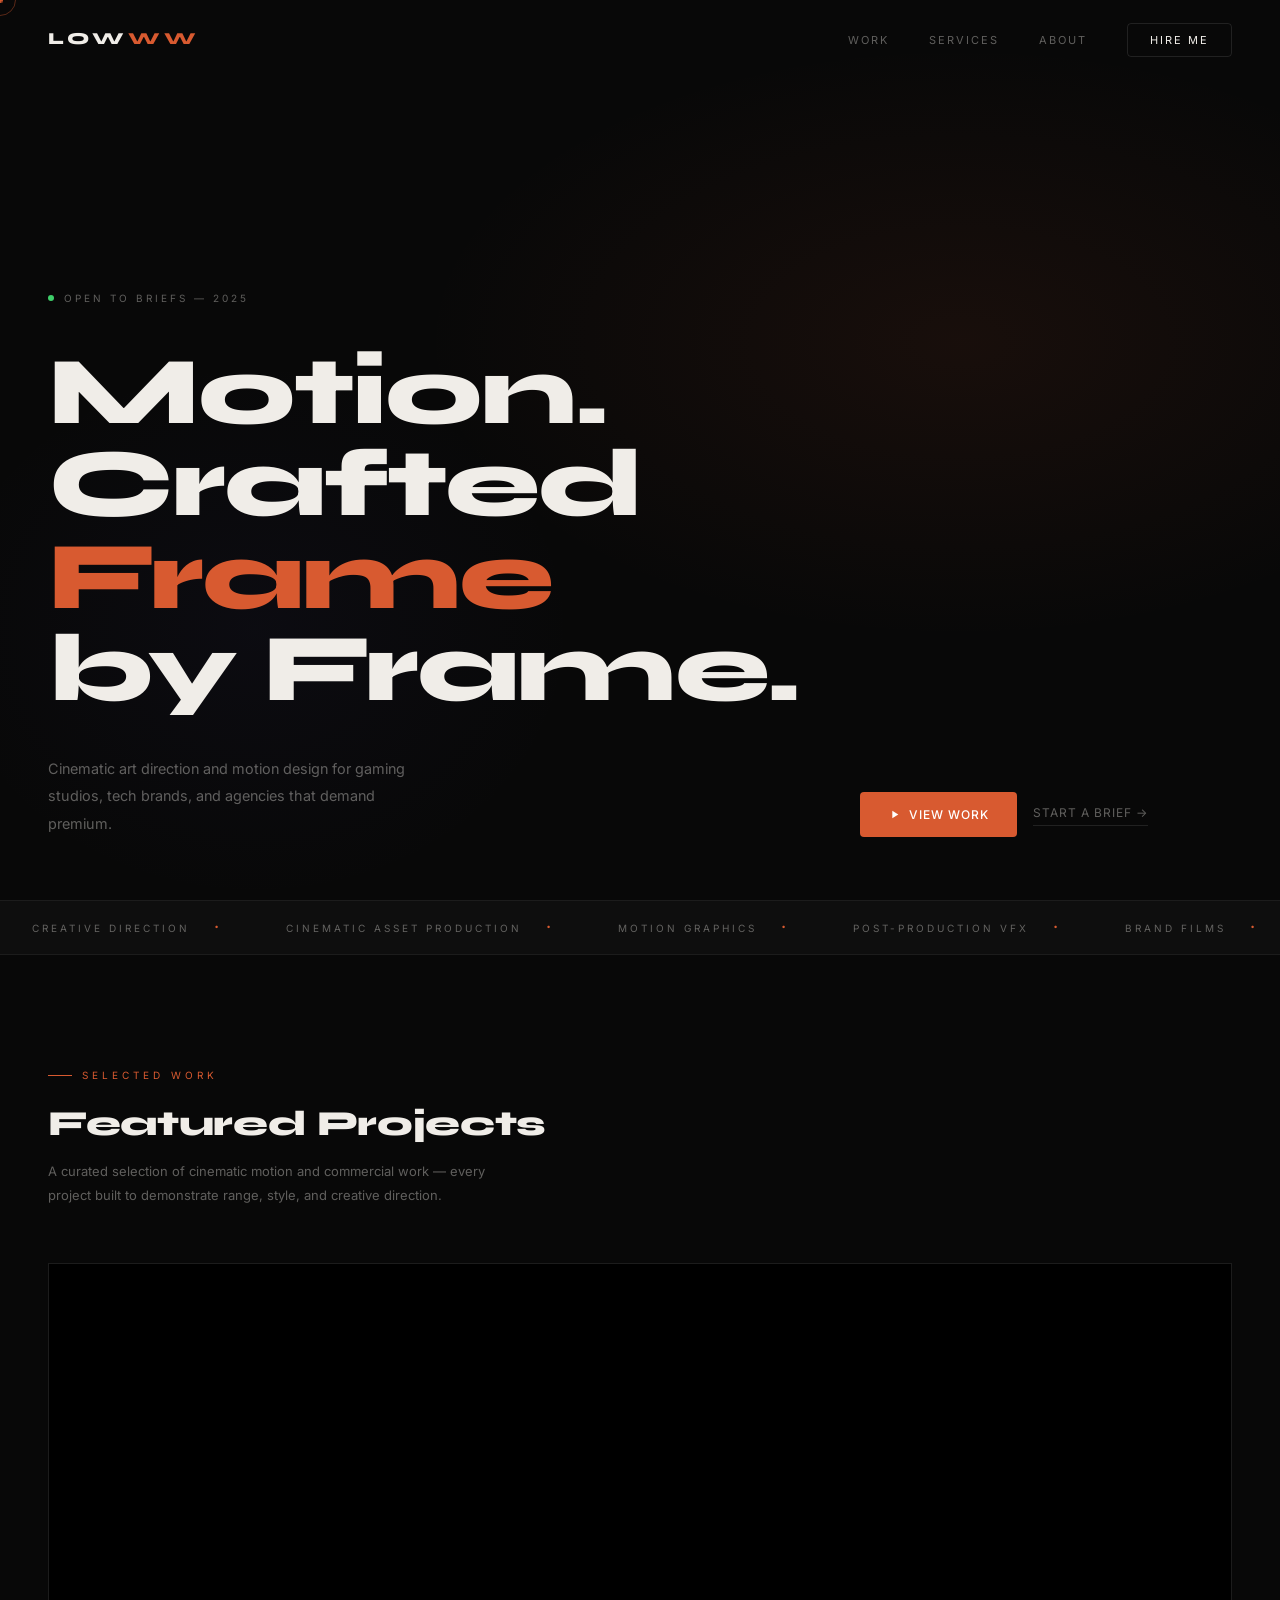
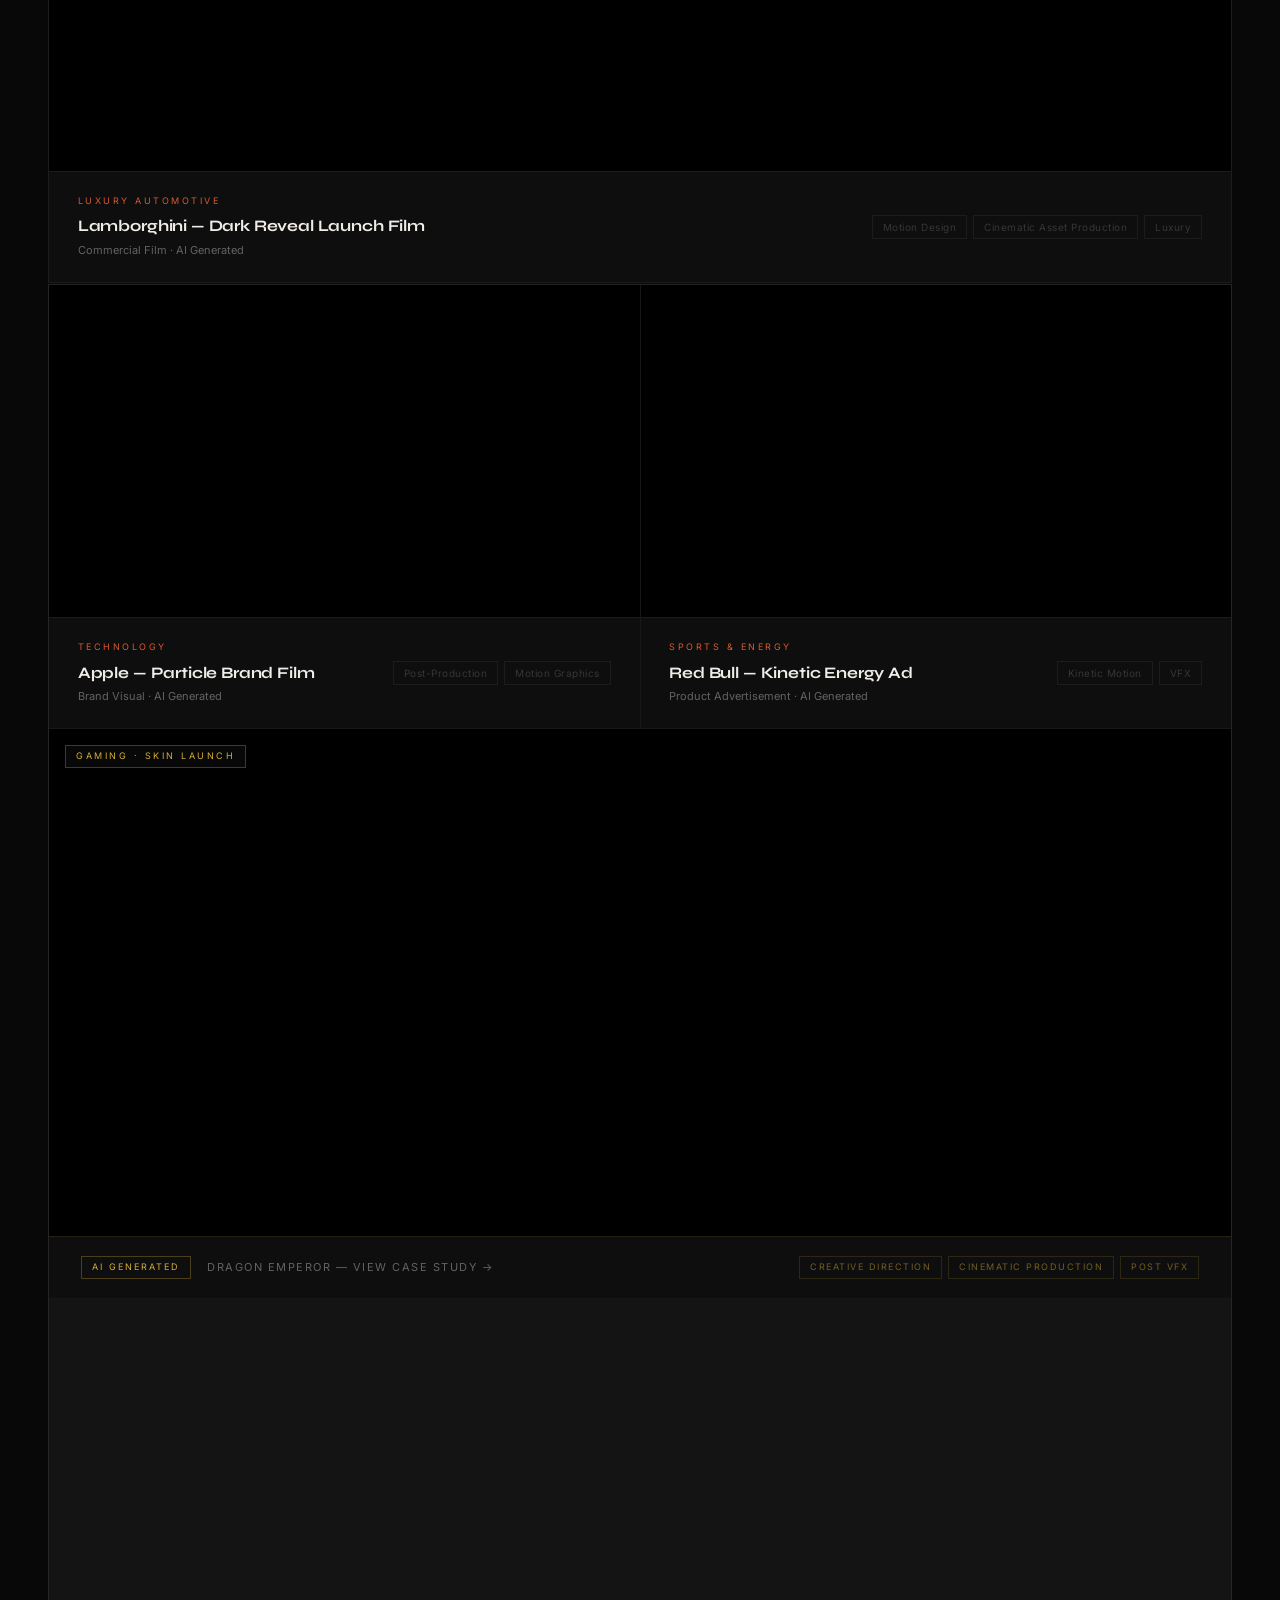
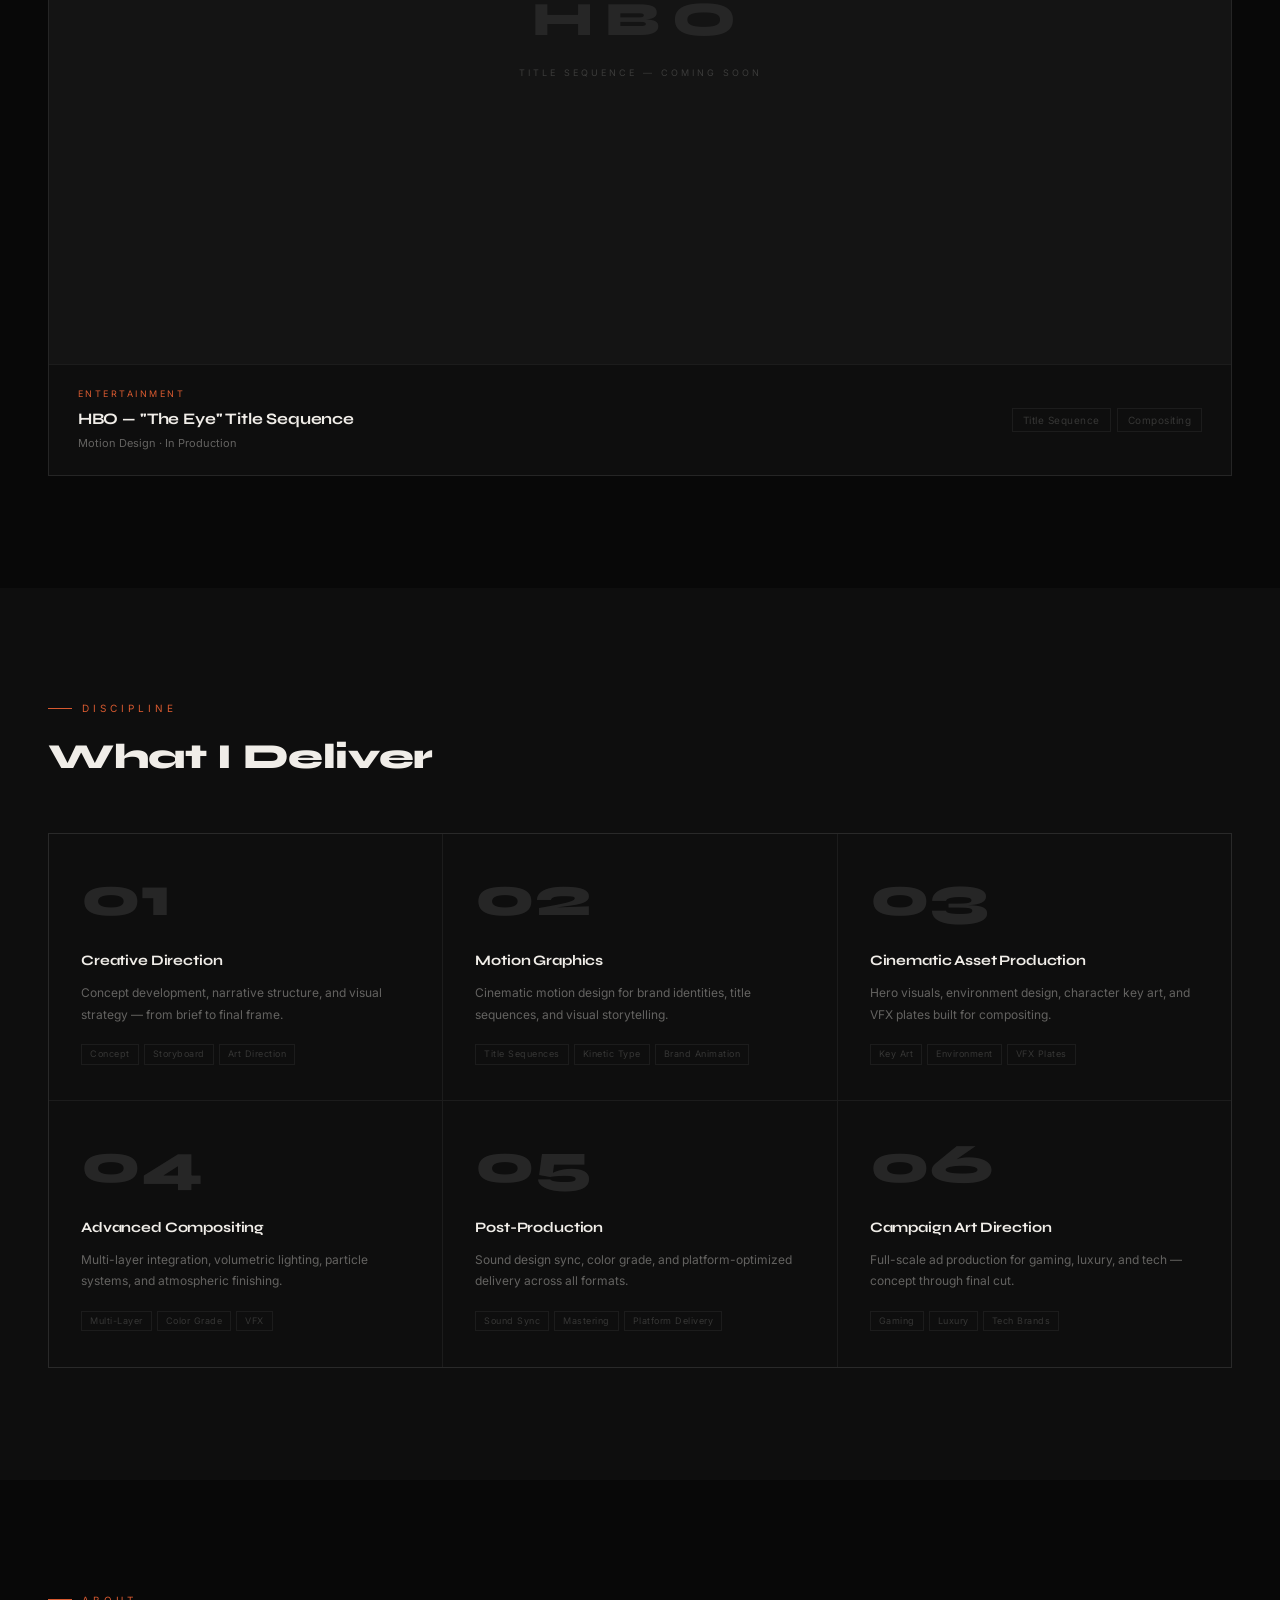
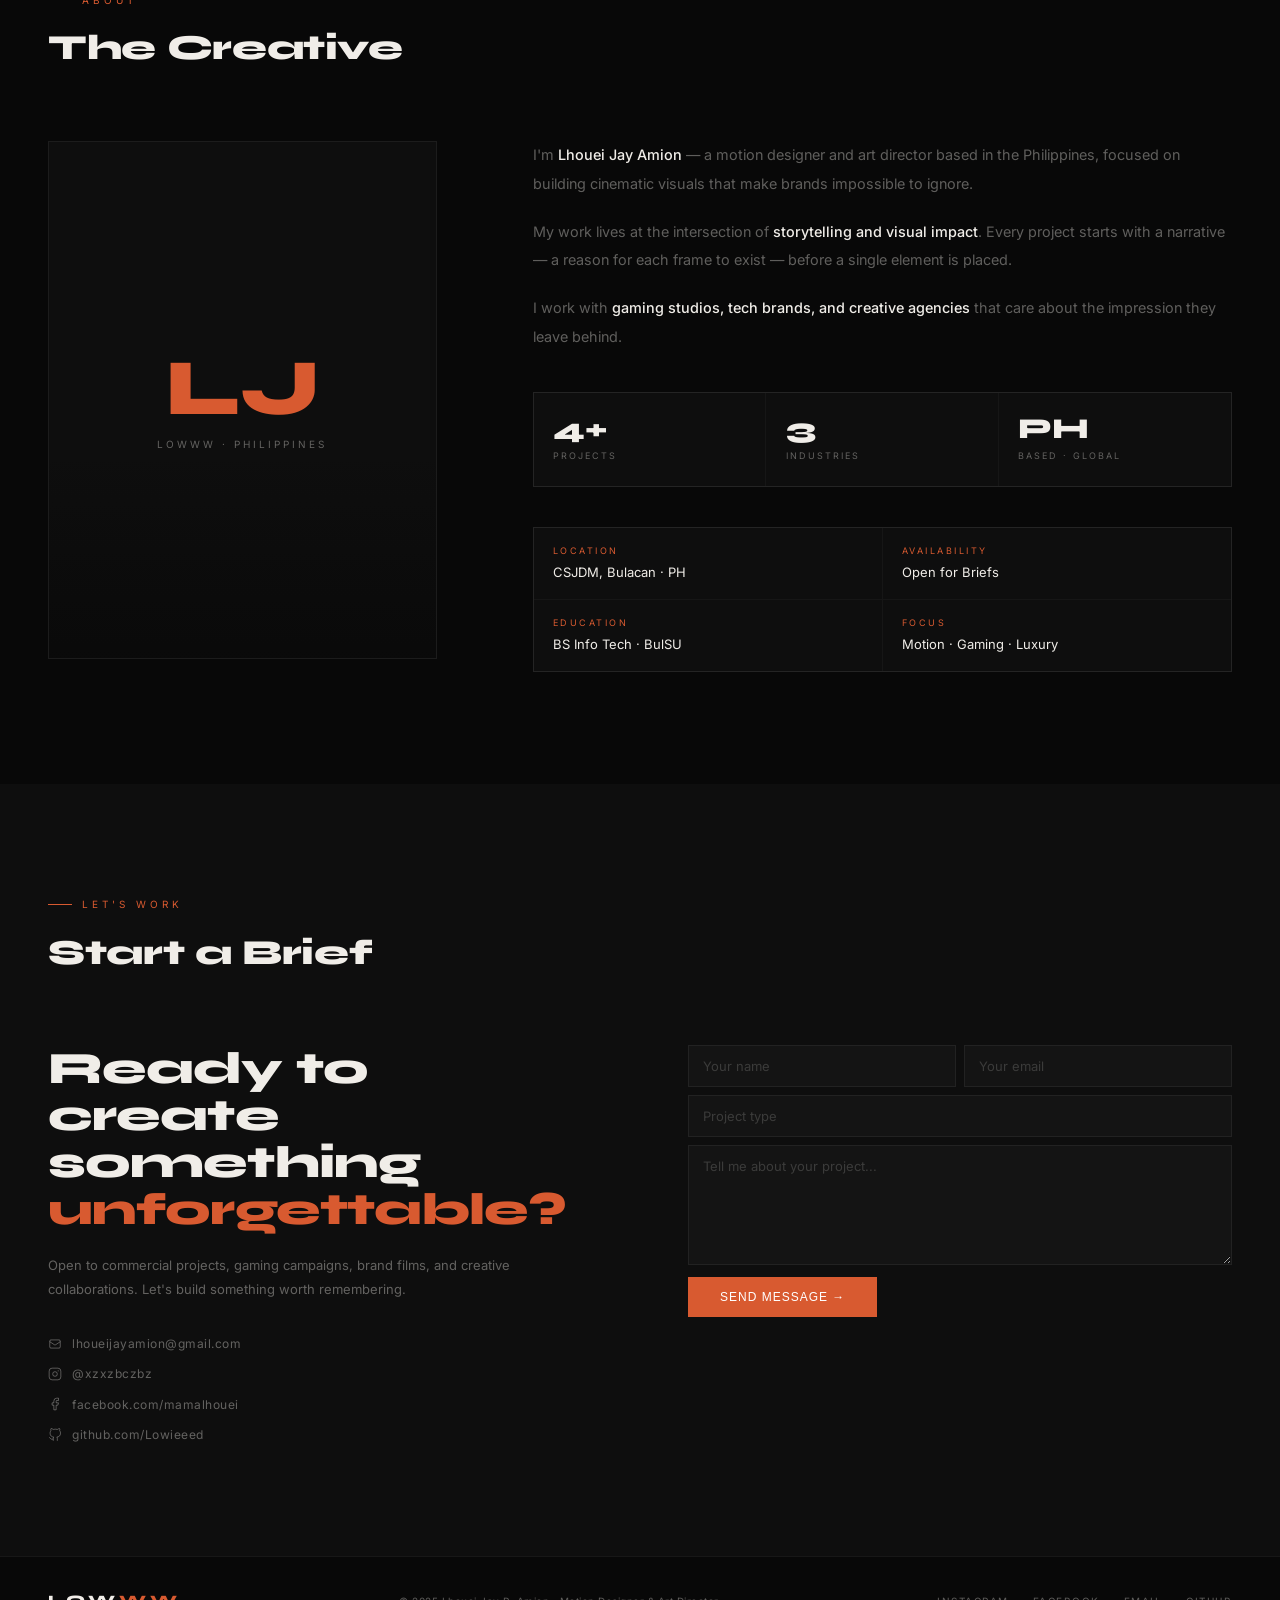
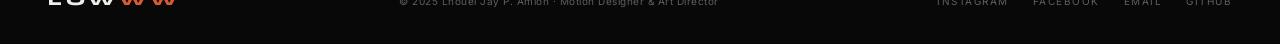
==== commit 62642d09: "Update index.html" ====
--- a/index.html
+++ b/index.html
@@ -259,8 +259,12 @@
     .video-wrap { position: relative; overflow: hidden; }
     .video-wrap video {
       width: 100%; display: block;
-      aspect-ratio: 16/9; background: #000;
+      aspect-ratio: 21/9; background: #000;
+      object-fit: cover;
       transition: transform .6s cubic-bezier(.16,1,.3,1);
+    }
+    .work-card .video-wrap video {
+      aspect-ratio: 16/9;
     }
     .work-featured:hover .video-wrap video,
     .work-card:hover .video-wrap video {
@@ -369,7 +373,7 @@
         radial-gradient(ellipse 50% 50% at 20% 60%, rgba(255,106,0,.15) 0%, transparent 55%),
         linear-gradient(135deg, #0B0B0B 0%, #1a0a05 50%, #0B0B0B 100%);
       display: flex; align-items: center; justify-content: space-between;
-      padding: 3rem 3.5rem; gap: 2rem; position: relative; overflow: hidden;
+      padding: 2rem 3rem; gap: 2rem; position: relative; overflow: hidden;
     }
     .dragon-banner::before {
       content: '龍';
@@ -777,7 +781,7 @@
       <div>
         <div class="work-cat">Luxury Automotive</div>
         <div class="work-name">Lamborghini — Dark Reveal Launch Film</div>
-        <div class="work-type">Commercial Film</div>
+        <div class="work-type">Commercial Film · AI Generated</div>
       </div>
       <div class="work-tags">
         <span class="work-tag">Motion Design</span>
@@ -804,7 +808,7 @@
         <div>
           <div class="work-cat">Technology</div>
           <div class="work-name">Apple — Particle Brand Film</div>
-          <div class="work-type">Brand Visual</div>
+          <div class="work-type">Brand Visual · AI Generated</div>
         </div>
         <div class="work-tags">
           <span class="work-tag">Post-Production</span>
@@ -827,7 +831,7 @@
         <div>
           <div class="work-cat">Sports & Energy</div>
           <div class="work-name">Red Bull — Kinetic Energy Ad</div>
-          <div class="work-type">Product Advertisement</div>
+          <div class="work-type">Product Advertisement · AI Generated</div>
         </div>
         <div class="work-tags">
           <span class="work-tag">Kinetic Motion</span>
@@ -838,33 +842,22 @@
 
     <!-- DRAGON EMPEROR CASE STUDY CARD -->
     <a href="dragon-emperor.html" class="dragon-card reveal reveal-d2">
-      <div class="dragon-banner">
-        <div class="dragon-title-block">
-          <div class="dragon-eyebrow">Gaming · Skin Launch · 2025</div>
-          <div class="dragon-name">DRAGON<br><em>EMPEROR</em></div>
-          <div class="dragon-tagline">"Awaken the Emperor Within."</div>
-        </div>
-        <div class="dragon-meta">
-          <div class="dragon-meta-row">
-            <div class="dragon-meta-label">Format</div>
-            <div class="dragon-meta-val">15s · 16:9 · 1080p</div>
-          </div>
-          <div class="dragon-meta-row">
-            <div class="dragon-meta-label">Platforms</div>
-            <div class="dragon-meta-val">TikTok · Facebook · YouTube</div>
-          </div>
-          <div class="dragon-swatches">
-            <span class="sw" style="background:#0B0B0B;"></span>
-            <span class="sw" style="background:#D4AF37;"></span>
-            <span class="sw" style="background:#B11226;"></span>
-            <span class="sw" style="background:#FF6A00;"></span>
-          </div>
+      <div class="video-wrap">
+        <video id="vid-dragon" src="https://d8j0ntlcm91z4.cloudfront.net/user_39UIovq0myu4GeOCMsHj4PclXJ6/hf_20260615_181534_7e56b176-fbbe-4d2c-a4ef-841bf64715a6.mp4" loop muted playsinline></video>
+        <div class="video-controls">
+          <button class="v-btn" onclick="event.preventDefault();togglePlay('vid-dragon',this)">▶</button>
+          <div class="v-progress" onclick="event.preventDefault();seekVid('vid-dragon',event,this)"><div class="v-progress-fill" id="prog-vid-dragon"></div></div>
+          <span class="v-time" id="time-vid-dragon">0:00</span>
+          <button class="v-btn" onclick="event.preventDefault();toggleMute('vid-dragon',this)">🔇</button>
+        </div>
+        <div style="position:absolute;top:1rem;left:1rem;display:flex;gap:.5rem;align-items:center;">
+          <span style="font-size:9px;letter-spacing:2.5px;text-transform:uppercase;color:#D4AF37;background:rgba(11,11,11,.75);padding:3px 10px;border:0.5px solid rgba(212,175,55,.3);">Gaming · Skin Launch</span>
         </div>
       </div>
       <div class="dragon-cta-bar">
         <div class="dragon-cta-left">
-          <span class="dragon-badge">Gaming Trailer</span>
-          <span class="dragon-view">View Case Study →</span>
+          <span class="dragon-badge">AI Generated</span>
+          <span class="dragon-view">Dragon Emperor — View Case Study →</span>
         </div>
         <div class="work-tags">
           <span class="dragon-tag">Creative Direction</span>
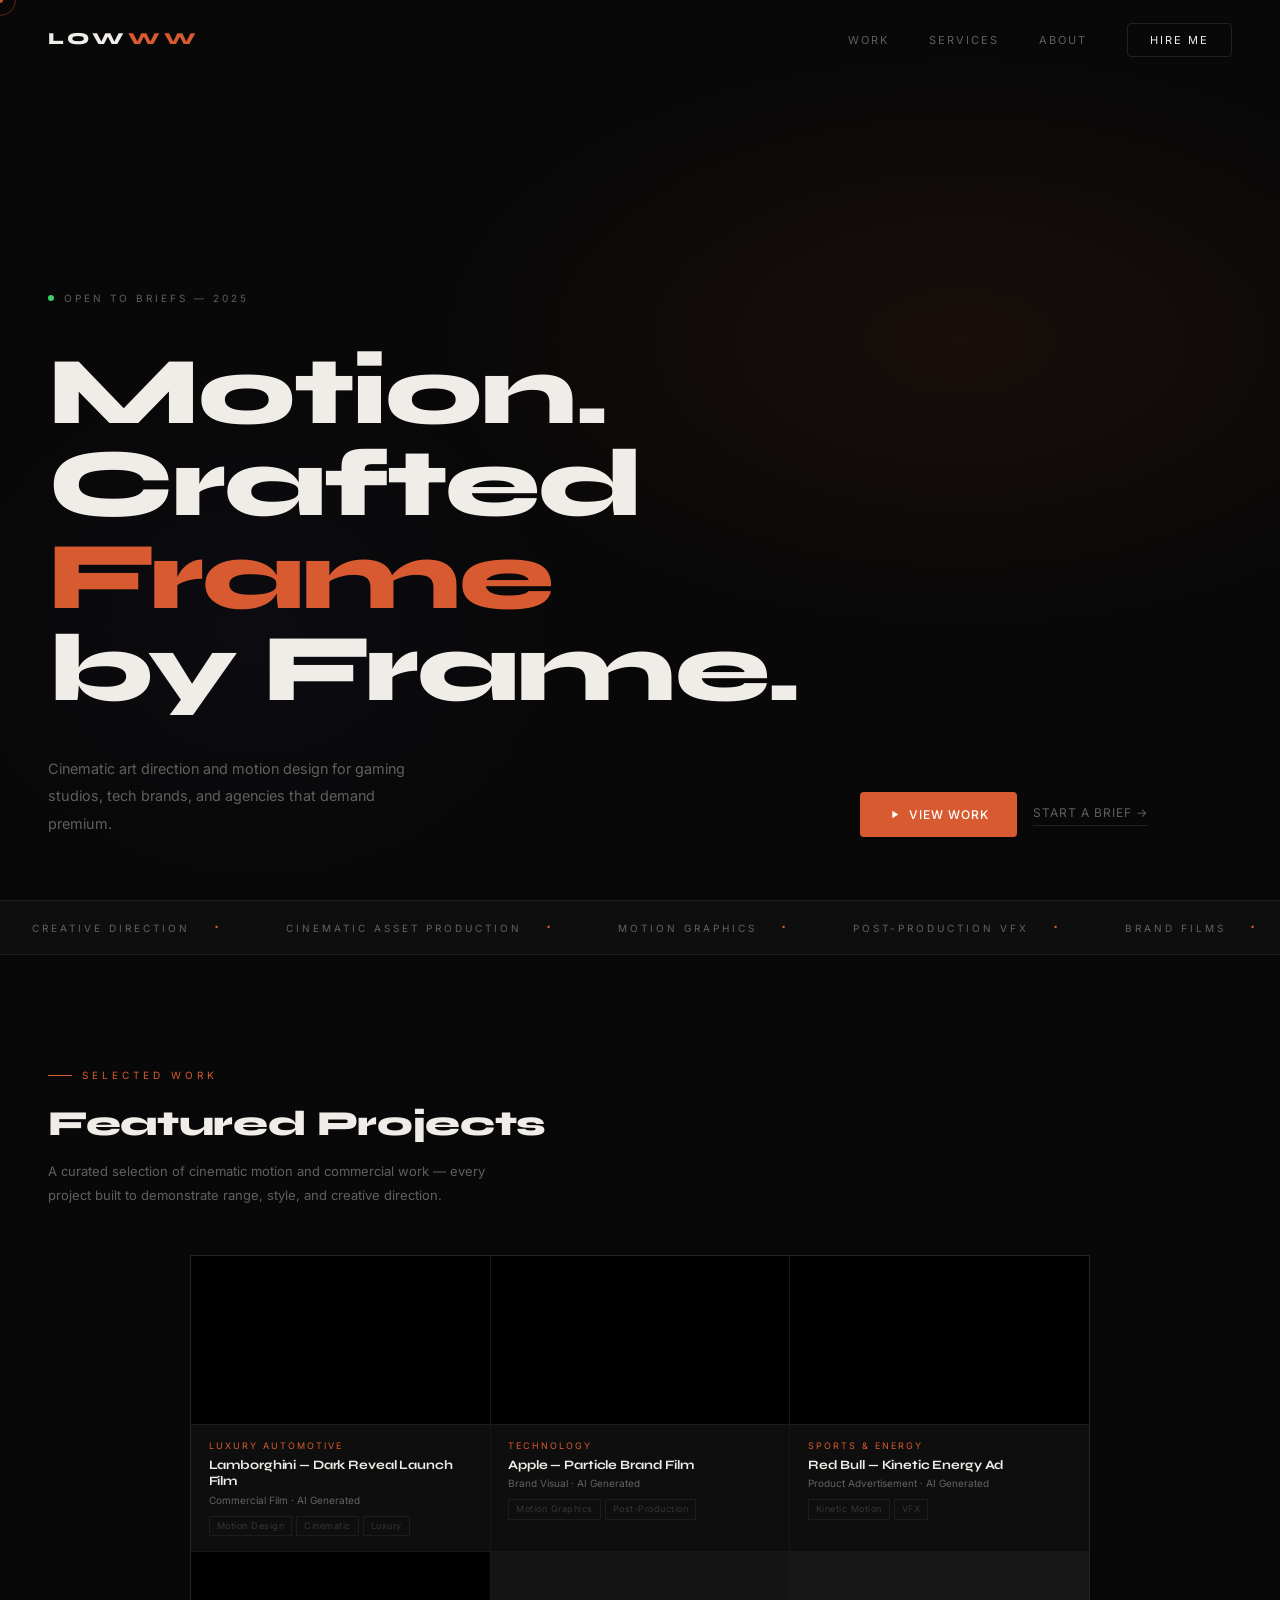
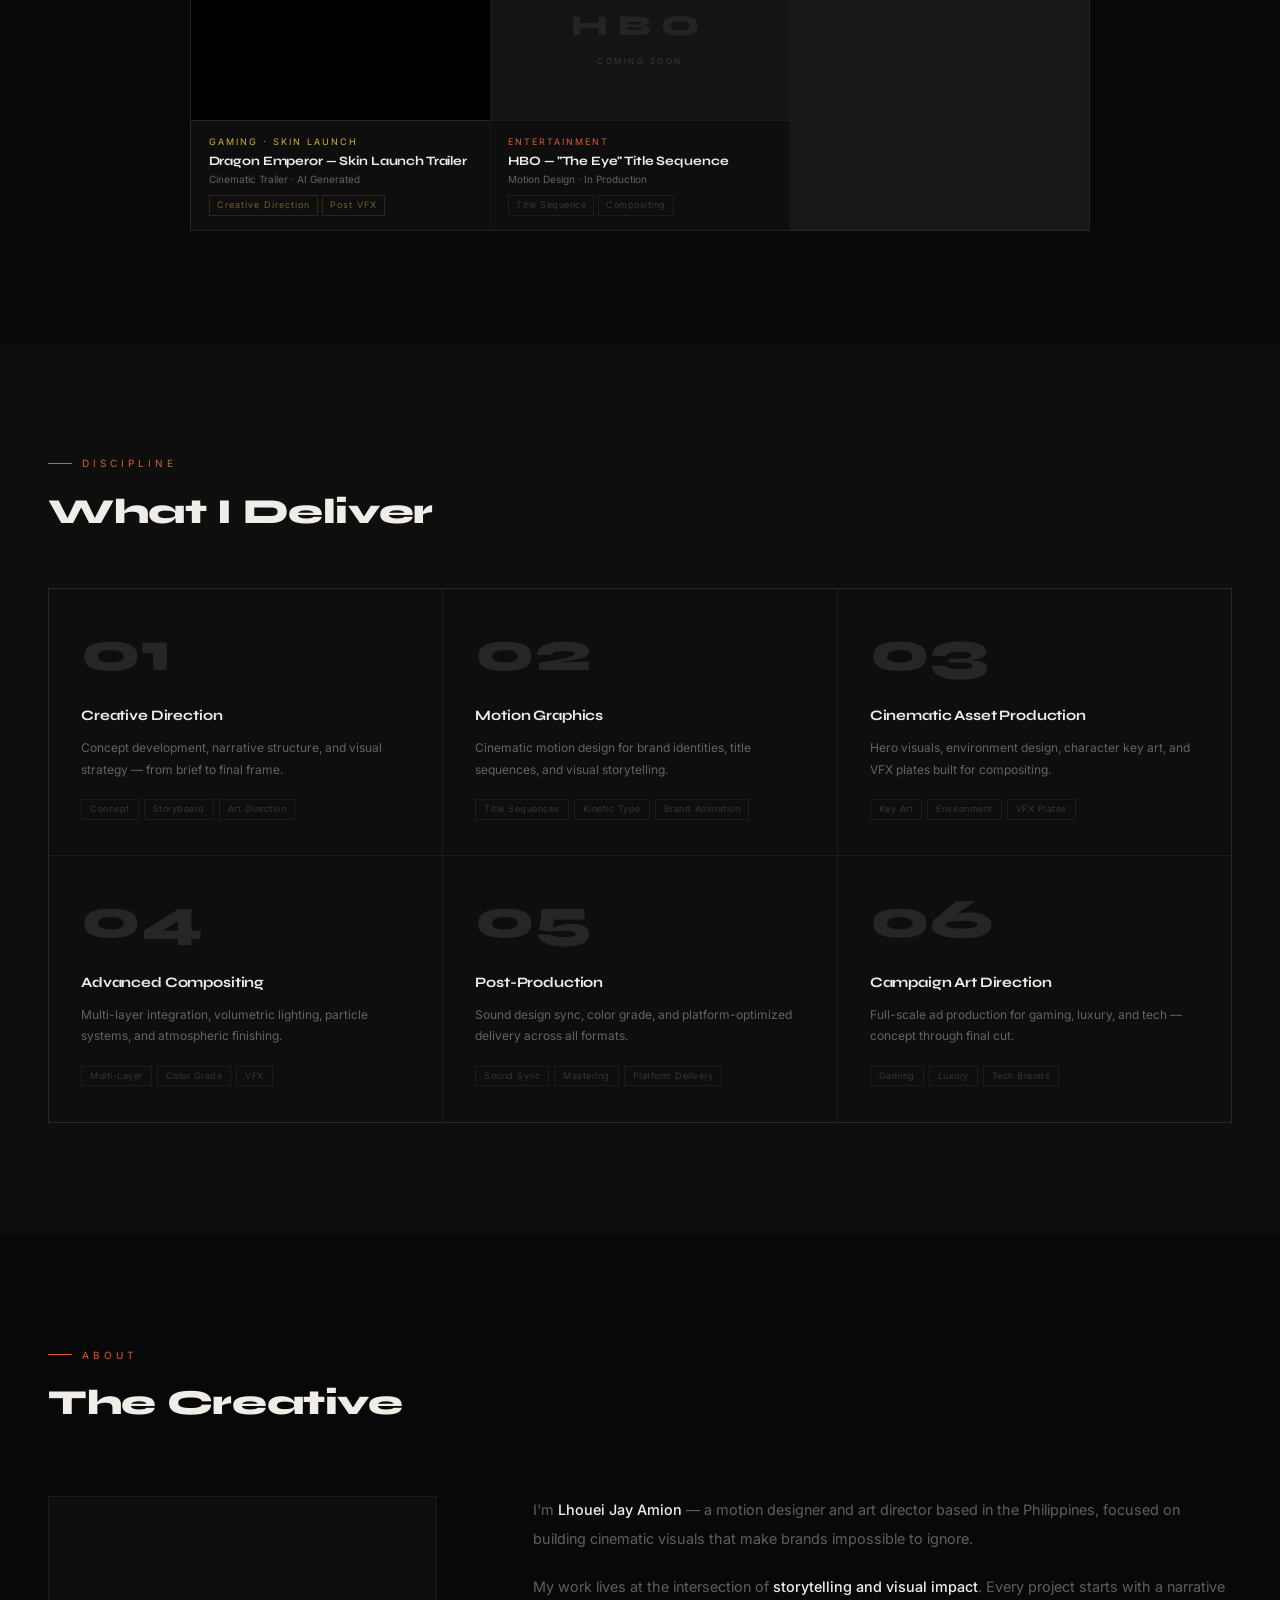
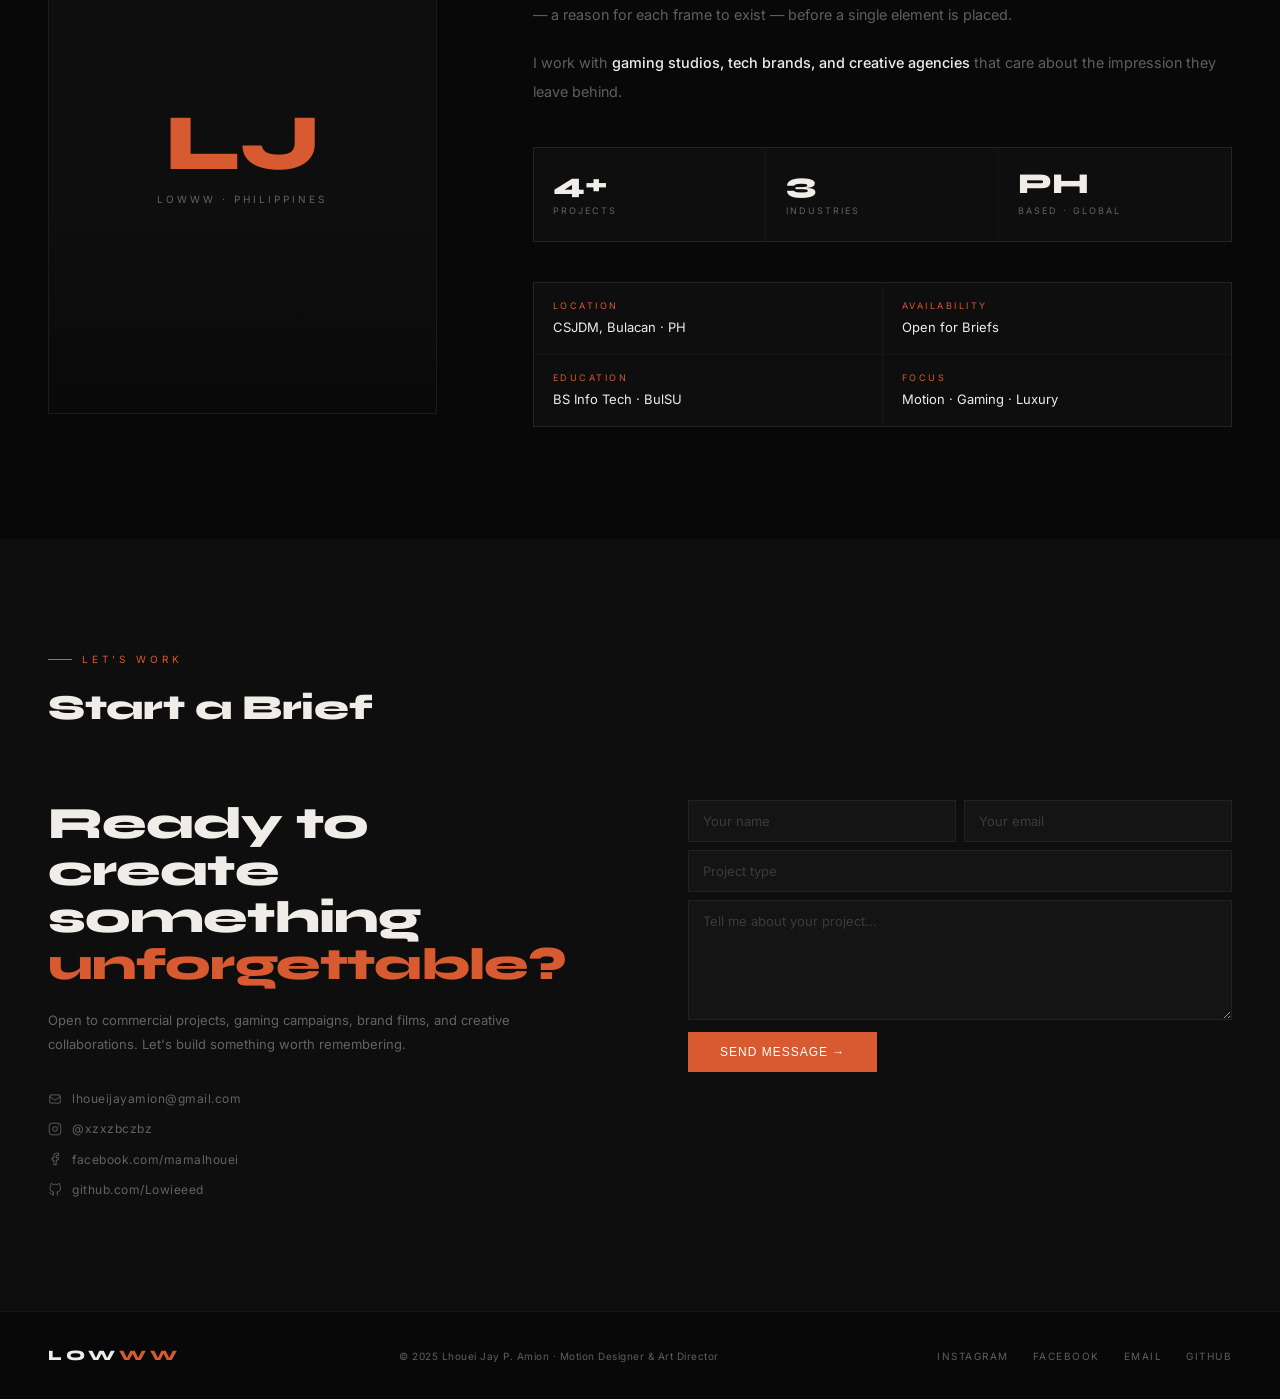
==== commit bea8f4f9: "Update index.html" ====
--- a/index.html
+++ b/index.html
@@ -244,31 +244,19 @@
 
     /* ── WORK ───────────────────────────────────────── */
     #work { background: var(--bg); padding-bottom: 7rem; }
-    .work-header { margin-bottom: 3.5rem; }
-
-    /* Featured */
-    .work-featured {
-      background: var(--bg2);
-      border: 0.5px solid var(--border);
-      overflow: hidden;
-      margin-bottom: 1px;
-      transition: border-color .3s;
-    }
-    .work-featured:hover { border-color: rgba(216,90,48,.25); }
+    .work-header { margin-bottom: 3rem; }
+    .work-inner { max-width: 900px; margin: 0 auto; }
 
     .video-wrap { position: relative; overflow: hidden; }
     .video-wrap video {
       width: 100%; display: block;
-      aspect-ratio: 21/9; background: #000;
-      object-fit: cover;
-      transition: transform .6s cubic-bezier(.16,1,.3,1);
-    }
-    .work-card .video-wrap video {
-      aspect-ratio: 16/9;
-    }
-    .work-featured:hover .video-wrap video,
-    .work-card:hover .video-wrap video {
-      transform: scale(1.02);
+      aspect-ratio: 16/9; background: #000;
+      object-fit: cover; max-height: 170px;
+      transition: transform .5s cubic-bezier(.16,1,.3,1);
+    }
+    .work-card:hover .video-wrap video,
+    .dragon-card:hover .video-wrap video {
+      transform: scale(1.03);
     }
     .video-controls {
       position: absolute; bottom: 0; left: 0; right: 0;
@@ -299,153 +287,87 @@
     .v-time { font-size: 10px; color: rgba(255,255,255,.4); white-space: nowrap; }
 
     .work-meta-bar {
-      padding: 1.4rem 1.8rem;
-      display: flex; justify-content: space-between;
-      align-items: center; flex-wrap: wrap; gap: 1rem;
+      padding: .9rem 1.1rem;
       border-top: 0.5px solid var(--border);
     }
     .work-cat {
-      font-size: 9px; letter-spacing: 2.5px;
+      font-size: 9px; letter-spacing: 2px;
       text-transform: uppercase; color: var(--orange);
-      margin-bottom: 5px;
+      margin-bottom: 3px;
     }
     .work-name {
       font-family: 'Syne', sans-serif;
-      font-size: 1rem; font-weight: 700;
-      color: var(--text); letter-spacing: -.01em;
-    }
-    .work-type { font-size: 11px; color: var(--muted); margin-top: 3px; }
-    .work-tags { display: flex; gap: 6px; flex-wrap: wrap; }
+      font-size: .8rem; font-weight: 700;
+      color: var(--text); letter-spacing: -.01em; line-height: 1.3;
+    }
+    .work-type { font-size: 10px; color: var(--muted); margin-top: 2px; }
+    .work-tags { display: flex; gap: 4px; flex-wrap: wrap; margin-top: .5rem; }
     .work-tag {
-      font-size: 10px; color: var(--muted2);
+      font-size: 9px; color: var(--muted2);
       border: 0.5px solid var(--border);
-      padding: 3px 10px; letter-spacing: .5px;
-    }
-
-    /* Grid */
+      padding: 2px 7px; letter-spacing: .5px;
+    }
+
+    /* Uniform 3-col grid */
     .work-grid {
       display: grid;
-      grid-template-columns: 1fr 1fr;
+      grid-template-columns: repeat(3, 1fr);
       gap: 1px;
       background: var(--border);
       border: 0.5px solid var(--border);
-      margin-top: 1px;
     }
     .work-card {
       background: var(--bg2);
       overflow: hidden;
-      transition: background .3s;
+      transition: background .25s;
     }
     .work-card:hover { background: var(--bg3); }
-    .work-card .work-meta-bar { border-top: 0.5px solid var(--border); }
 
     /* HBO placeholder */
     .hbo-ph {
-      aspect-ratio: 16/9;
+      aspect-ratio: 16/9; max-height: 170px;
       background: var(--bg3);
       display: flex; flex-direction: column;
-      align-items: center; justify-content: center; gap: 8px;
+      align-items: center; justify-content: center; gap: 6px;
     }
     .hbo-ph-text {
       font-family: 'Syne', sans-serif;
-      font-size: 3rem; font-weight: 800;
-      color: rgba(255,255,255,.08); letter-spacing: 12px;
+      font-size: 1.8rem; font-weight: 800;
+      color: rgba(255,255,255,.07); letter-spacing: 10px;
     }
     .hbo-ph-sub {
-      font-size: 9px; color: var(--muted2);
-      letter-spacing: 3px; text-transform: uppercase;
-    }
-
-    /* Dragon Emperor card */
+      font-size: 8px; color: var(--muted2);
+      letter-spacing: 2.5px; text-transform: uppercase;
+    }
+
+    /* Dragon Emperor card — same size as others */
     .dragon-card {
-      grid-column: 1 / -1;
       background: var(--bg2);
       overflow: hidden;
-      position: relative;
-      transition: background .3s;
-      display: block;
+      transition: background .25s;
+      display: block; text-decoration: none;
     }
     .dragon-card:hover { background: var(--bg3); }
-    .dragon-banner {
-      aspect-ratio: 21/9;
-      background:
-        radial-gradient(ellipse 60% 70% at 70% 40%, rgba(177,18,38,.3) 0%, transparent 60%),
-        radial-gradient(ellipse 50% 50% at 20% 60%, rgba(255,106,0,.15) 0%, transparent 55%),
-        linear-gradient(135deg, #0B0B0B 0%, #1a0a05 50%, #0B0B0B 100%);
-      display: flex; align-items: center; justify-content: space-between;
-      padding: 2rem 3rem; gap: 2rem; position: relative; overflow: hidden;
-    }
-    .dragon-banner::before {
-      content: '龍';
-      position: absolute; right: 2rem; top: 50%;
-      transform: translateY(-50%);
-      font-size: 14rem; font-weight: 900;
-      color: rgba(212,175,55,.04);
-      line-height: 1; pointer-events: none;
-    }
-    .dragon-title-block {}
-    .dragon-eyebrow {
-      font-size: 9px; letter-spacing: 4px;
-      text-transform: uppercase; color: #D4AF37;
-      margin-bottom: .8rem; display: flex; align-items: center; gap: 8px;
-    }
-    .dragon-eyebrow::before {
-      content: ''; display: block;
-      width: 16px; height: 0.5px; background: #D4AF37;
-    }
-    .dragon-name {
-      font-family: 'Syne', sans-serif;
-      font-size: clamp(1.8rem, 3.5vw, 3rem);
-      font-weight: 800; line-height: 1;
-      letter-spacing: -.02em;
-      color: #F0EDE8;
-    }
-    .dragon-name em { font-style: normal; color: #D4AF37; }
-    .dragon-tagline {
-      font-size: 11px; color: rgba(240,237,232,.45);
-      letter-spacing: .5px; margin-top: .8rem;
-      font-style: italic;
-    }
-    .dragon-meta { display: flex; flex-direction: column; gap: .7rem; align-items: flex-end; }
-    .dragon-meta-row { text-align: right; }
-    .dragon-meta-label {
-      font-size: 9px; letter-spacing: 2.5px;
-      text-transform: uppercase; color: #D4AF37;
-      margin-bottom: 2px;
-    }
-    .dragon-meta-val { font-size: 12px; color: rgba(240,237,232,.6); }
-    .dragon-swatches {
-      display: flex; gap: 4px; justify-content: flex-end; margin-top: .5rem;
-    }
-    .sw {
-      width: 16px; height: 16px;
-      border-radius: 50%; border: 0.5px solid rgba(255,255,255,.1);
-    }
     .dragon-cta-bar {
-      padding: 1.2rem 2rem;
-      display: flex; justify-content: space-between;
-      align-items: center; flex-wrap: wrap; gap: 1rem;
-      border-top: 0.5px solid rgba(212,175,55,.12);
-    }
-    .dragon-cta-left { display: flex; align-items: center; gap: 1rem; }
-    .dragon-badge {
+      padding: .9rem 1.1rem;
+      border-top: 0.5px solid rgba(212,175,55,.15);
+    }
+    .dragon-cat {
       font-size: 9px; letter-spacing: 2px;
-      text-transform: uppercase; color: #D4AF37;
-      border: 0.5px solid rgba(212,175,55,.3);
-      padding: 3px 10px;
-    }
-    .dragon-view {
-      font-size: 11px; letter-spacing: 1.5px;
-      text-transform: uppercase; color: var(--muted);
-      display: flex; align-items: center; gap: 6px;
-      transition: color .2s;
-    }
-    .dragon-view:hover { color: #D4AF37; }
+      text-transform: uppercase; color: #D4AF37; margin-bottom: 3px;
+    }
+    .dragon-name-sm {
+      font-family: 'Syne', sans-serif;
+      font-size: .8rem; font-weight: 700;
+      color: var(--text); letter-spacing: -.01em; line-height: 1.3;
+    }
+    .dragon-type { font-size: 10px; color: var(--muted); margin-top: 2px; }
+    .dragon-tags { display: flex; gap: 4px; flex-wrap: wrap; margin-top: .5rem; }
     .dragon-tag {
-      font-size: 9px; letter-spacing: 1.5px;
-      text-transform: uppercase; color: rgba(212,175,55,.5);
+      font-size: 9px; letter-spacing: 1px;
+      color: rgba(212,175,55,.5);
       border: 0.5px solid rgba(212,175,55,.15);
-      padding: 3px 10px;
+      padding: 2px 7px;
     }
 
     /* ── SERVICES ────────────────────────────────────── */
@@ -664,6 +586,12 @@
       transition: color .2s;
     }
     .footer-links a:hover { color: var(--orange); }
+
+    /* Prevent browser download overlay on videos */
+    video::-webkit-media-controls-enclosure { display: none !important; }
+    video::-webkit-media-controls { display: none !important; }
+    .video-wrap video { pointer-events: none; }
+    .video-wrap, .v-btn, .v-progress { pointer-events: all; }
 
     /* ── RESPONSIVE ──────────────────────────────────── */
     @media (max-width: 900px) {
@@ -767,36 +695,36 @@
   </div>
 
   <!-- FEATURED: Lamborghini -->
-  <div class="work-featured reveal">
-    <div class="video-wrap">
-      <video id="vid-lambo" src="https://d8j0ntlcm91z4.cloudfront.net/user_39UIovq0myu4GeOCMsHj4PclXJ6/hf_20260613_231948_17ecfff7-f52a-4102-b97a-5774110a3dd9.mp4" loop muted playsinline></video>
-      <div class="video-controls">
-        <button class="v-btn" onclick="togglePlay('vid-lambo',this)">▶</button>
-        <div class="v-progress" onclick="seekVid('vid-lambo',event,this)"><div class="v-progress-fill" id="prog-vid-lambo"></div></div>
-        <span class="v-time" id="time-vid-lambo">0:00</span>
-        <button class="v-btn" onclick="toggleMute('vid-lambo',this)">🔇</button>
-      </div>
-    </div>
-    <div class="work-meta-bar">
-      <div>
+  <div class="work-inner">
+  <div class="work-grid">
+
+    <!-- Lamborghini -->
+    <div class="work-card reveal">
+      <div class="video-wrap">
+        <video id="vid-lambo" src="https://d8j0ntlcm91z4.cloudfront.net/user_39UIovq0myu4GeOCMsHj4PclXJ6/hf_20260613_231948_17ecfff7-f52a-4102-b97a-5774110a3dd9.mp4" loop muted playsinline disablePictureInPicture controlsList="nodownload nofullscreen noremoteplayback"></video>
+        <div class="video-controls">
+          <button class="v-btn" onclick="togglePlay('vid-lambo',this)">▶</button>
+          <div class="v-progress" onclick="seekVid('vid-lambo',event,this)"><div class="v-progress-fill" id="prog-vid-lambo"></div></div>
+          <span class="v-time" id="time-vid-lambo">0:00</span>
+          <button class="v-btn" onclick="toggleMute('vid-lambo',this)">🔇</button>
+        </div>
+      </div>
+      <div class="work-meta-bar">
         <div class="work-cat">Luxury Automotive</div>
         <div class="work-name">Lamborghini — Dark Reveal Launch Film</div>
         <div class="work-type">Commercial Film · AI Generated</div>
-      </div>
-      <div class="work-tags">
-        <span class="work-tag">Motion Design</span>
-        <span class="work-tag">Cinematic Asset Production</span>
-        <span class="work-tag">Luxury</span>
-      </div>
-    </div>
-  </div>
-
-  <!-- GRID: Apple + Red Bull + Dragon Emperor -->
-  <div class="work-grid">
-
-    <div class="work-card reveal">
+        <div class="work-tags">
+          <span class="work-tag">Motion Design</span>
+          <span class="work-tag">Cinematic</span>
+          <span class="work-tag">Luxury</span>
+        </div>
+      </div>
+    </div>
+
+    <!-- Apple -->
+    <div class="work-card reveal reveal-d1">
       <div class="video-wrap">
-        <video id="vid-apple" src="https://d8j0ntlcm91z4.cloudfront.net/user_39UIovq0myu4GeOCMsHj4PclXJ6/hf_20260613_212105_3cb2c637-dbaa-400f-8f6c-c08bdff71f8c.mp4" loop muted playsinline></video>
+        <video id="vid-apple" src="https://d8j0ntlcm91z4.cloudfront.net/user_39UIovq0myu4GeOCMsHj4PclXJ6/hf_20260613_212105_3cb2c637-dbaa-400f-8f6c-c08bdff71f8c.mp4" loop muted playsinline disablePictureInPicture controlsList="nodownload nofullscreen noremoteplayback"></video>
         <div class="video-controls">
           <button class="v-btn" onclick="togglePlay('vid-apple',this)">▶</button>
           <div class="v-progress" onclick="seekVid('vid-apple',event,this)"><div class="v-progress-fill" id="prog-vid-apple"></div></div>
@@ -805,21 +733,20 @@
         </div>
       </div>
       <div class="work-meta-bar">
-        <div>
-          <div class="work-cat">Technology</div>
-          <div class="work-name">Apple — Particle Brand Film</div>
-          <div class="work-type">Brand Visual · AI Generated</div>
-        </div>
+        <div class="work-cat">Technology</div>
+        <div class="work-name">Apple — Particle Brand Film</div>
+        <div class="work-type">Brand Visual · AI Generated</div>
         <div class="work-tags">
+          <span class="work-tag">Motion Graphics</span>
           <span class="work-tag">Post-Production</span>
-          <span class="work-tag">Motion Graphics</span>
-        </div>
-      </div>
-    </div>
-
-    <div class="work-card reveal reveal-d1">
+        </div>
+      </div>
+    </div>
+
+    <!-- Red Bull -->
+    <div class="work-card reveal reveal-d2">
       <div class="video-wrap">
-        <video id="vid-redbull" src="https://d8j0ntlcm91z4.cloudfront.net/user_39UIovq0myu4GeOCMsHj4PclXJ6/hf_20260613_221335_d019a58d-2a31-45f1-b888-64242bfb83ef.mp4" loop muted playsinline></video>
+        <video id="vid-redbull" src="https://d8j0ntlcm91z4.cloudfront.net/user_39UIovq0myu4GeOCMsHj4PclXJ6/hf_20260613_221335_d019a58d-2a31-45f1-b888-64242bfb83ef.mp4" loop muted playsinline disablePictureInPicture controlsList="nodownload nofullscreen noremoteplayback"></video>
         <div class="video-controls">
           <button class="v-btn" onclick="togglePlay('vid-redbull',this)">▶</button>
           <div class="v-progress" onclick="seekVid('vid-redbull',event,this)"><div class="v-progress-fill" id="prog-vid-redbull"></div></div>
@@ -828,11 +755,9 @@
         </div>
       </div>
       <div class="work-meta-bar">
-        <div>
-          <div class="work-cat">Sports & Energy</div>
-          <div class="work-name">Red Bull — Kinetic Energy Ad</div>
-          <div class="work-type">Product Advertisement · AI Generated</div>
-        </div>
+        <div class="work-cat">Sports & Energy</div>
+        <div class="work-name">Red Bull — Kinetic Energy Ad</div>
+        <div class="work-type">Product Advertisement · AI Generated</div>
         <div class="work-tags">
           <span class="work-tag">Kinetic Motion</span>
           <span class="work-tag">VFX</span>
@@ -840,45 +765,38 @@
       </div>
     </div>
 
-    <!-- DRAGON EMPEROR CASE STUDY CARD -->
-    <a href="dragon-emperor.html" class="dragon-card reveal reveal-d2">
+    <!-- Dragon Emperor -->
+    <a href="dragon-emperor.html" class="dragon-card reveal reveal-d1">
       <div class="video-wrap">
-        <video id="vid-dragon" src="https://d8j0ntlcm91z4.cloudfront.net/user_39UIovq0myu4GeOCMsHj4PclXJ6/hf_20260615_181534_7e56b176-fbbe-4d2c-a4ef-841bf64715a6.mp4" loop muted playsinline></video>
+        <video id="vid-dragon" src="https://d8j0ntlcm91z4.cloudfront.net/user_39UIovq0myu4GeOCMsHj4PclXJ6/hf_20260615_181534_7e56b176-fbbe-4d2c-a4ef-841bf64715a6.mp4" loop muted playsinline disablePictureInPicture controlsList="nodownload nofullscreen noremoteplayback"></video>
         <div class="video-controls">
           <button class="v-btn" onclick="event.preventDefault();togglePlay('vid-dragon',this)">▶</button>
           <div class="v-progress" onclick="event.preventDefault();seekVid('vid-dragon',event,this)"><div class="v-progress-fill" id="prog-vid-dragon"></div></div>
           <span class="v-time" id="time-vid-dragon">0:00</span>
           <button class="v-btn" onclick="event.preventDefault();toggleMute('vid-dragon',this)">🔇</button>
         </div>
-        <div style="position:absolute;top:1rem;left:1rem;display:flex;gap:.5rem;align-items:center;">
-          <span style="font-size:9px;letter-spacing:2.5px;text-transform:uppercase;color:#D4AF37;background:rgba(11,11,11,.75);padding:3px 10px;border:0.5px solid rgba(212,175,55,.3);">Gaming · Skin Launch</span>
-        </div>
       </div>
       <div class="dragon-cta-bar">
-        <div class="dragon-cta-left">
-          <span class="dragon-badge">AI Generated</span>
-          <span class="dragon-view">Dragon Emperor — View Case Study →</span>
-        </div>
-        <div class="work-tags">
+        <div class="dragon-cat">Gaming · Skin Launch</div>
+        <div class="dragon-name-sm">Dragon Emperor — Skin Launch Trailer</div>
+        <div class="dragon-type">Cinematic Trailer · AI Generated</div>
+        <div class="dragon-tags">
           <span class="dragon-tag">Creative Direction</span>
-          <span class="dragon-tag">Cinematic Production</span>
           <span class="dragon-tag">Post VFX</span>
         </div>
       </div>
     </a>
 
     <!-- HBO -->
-    <div class="work-card reveal reveal-d3" style="grid-column: 1 / -1;">
+    <div class="work-card reveal reveal-d2">
       <div class="hbo-ph">
         <div class="hbo-ph-text">HBO</div>
-        <div class="hbo-ph-sub">Title Sequence — Coming Soon</div>
+        <div class="hbo-ph-sub">Coming Soon</div>
       </div>
       <div class="work-meta-bar">
-        <div>
-          <div class="work-cat">Entertainment</div>
-          <div class="work-name">HBO — "The Eye" Title Sequence</div>
-          <div class="work-type">Motion Design · In Production</div>
-        </div>
+        <div class="work-cat">Entertainment</div>
+        <div class="work-name">HBO — "The Eye" Title Sequence</div>
+        <div class="work-type">Motion Design · In Production</div>
         <div class="work-tags">
           <span class="work-tag">Title Sequence</span>
           <span class="work-tag">Compositing</span>
@@ -886,7 +804,8 @@
       </div>
     </div>
 
-  </div>
+  </div><!-- /work-grid -->
+  </div><!-- /work-inner -->
 </section>
 
 <!-- SERVICES -->
@@ -1133,6 +1052,11 @@
   if (!vid) return;
   wrap.addEventListener('mouseenter', () => vid.play());
   wrap.addEventListener('mouseleave', () => { vid.pause(); });
+});
+
+/* ── BLOCK RIGHT CLICK ON VIDEOS ────────── */
+document.querySelectorAll('video').forEach(v => {
+  v.addEventListener('contextmenu', e => e.preventDefault());
 });
 
 /* ── CONTACT FORM ───────────────────────── */
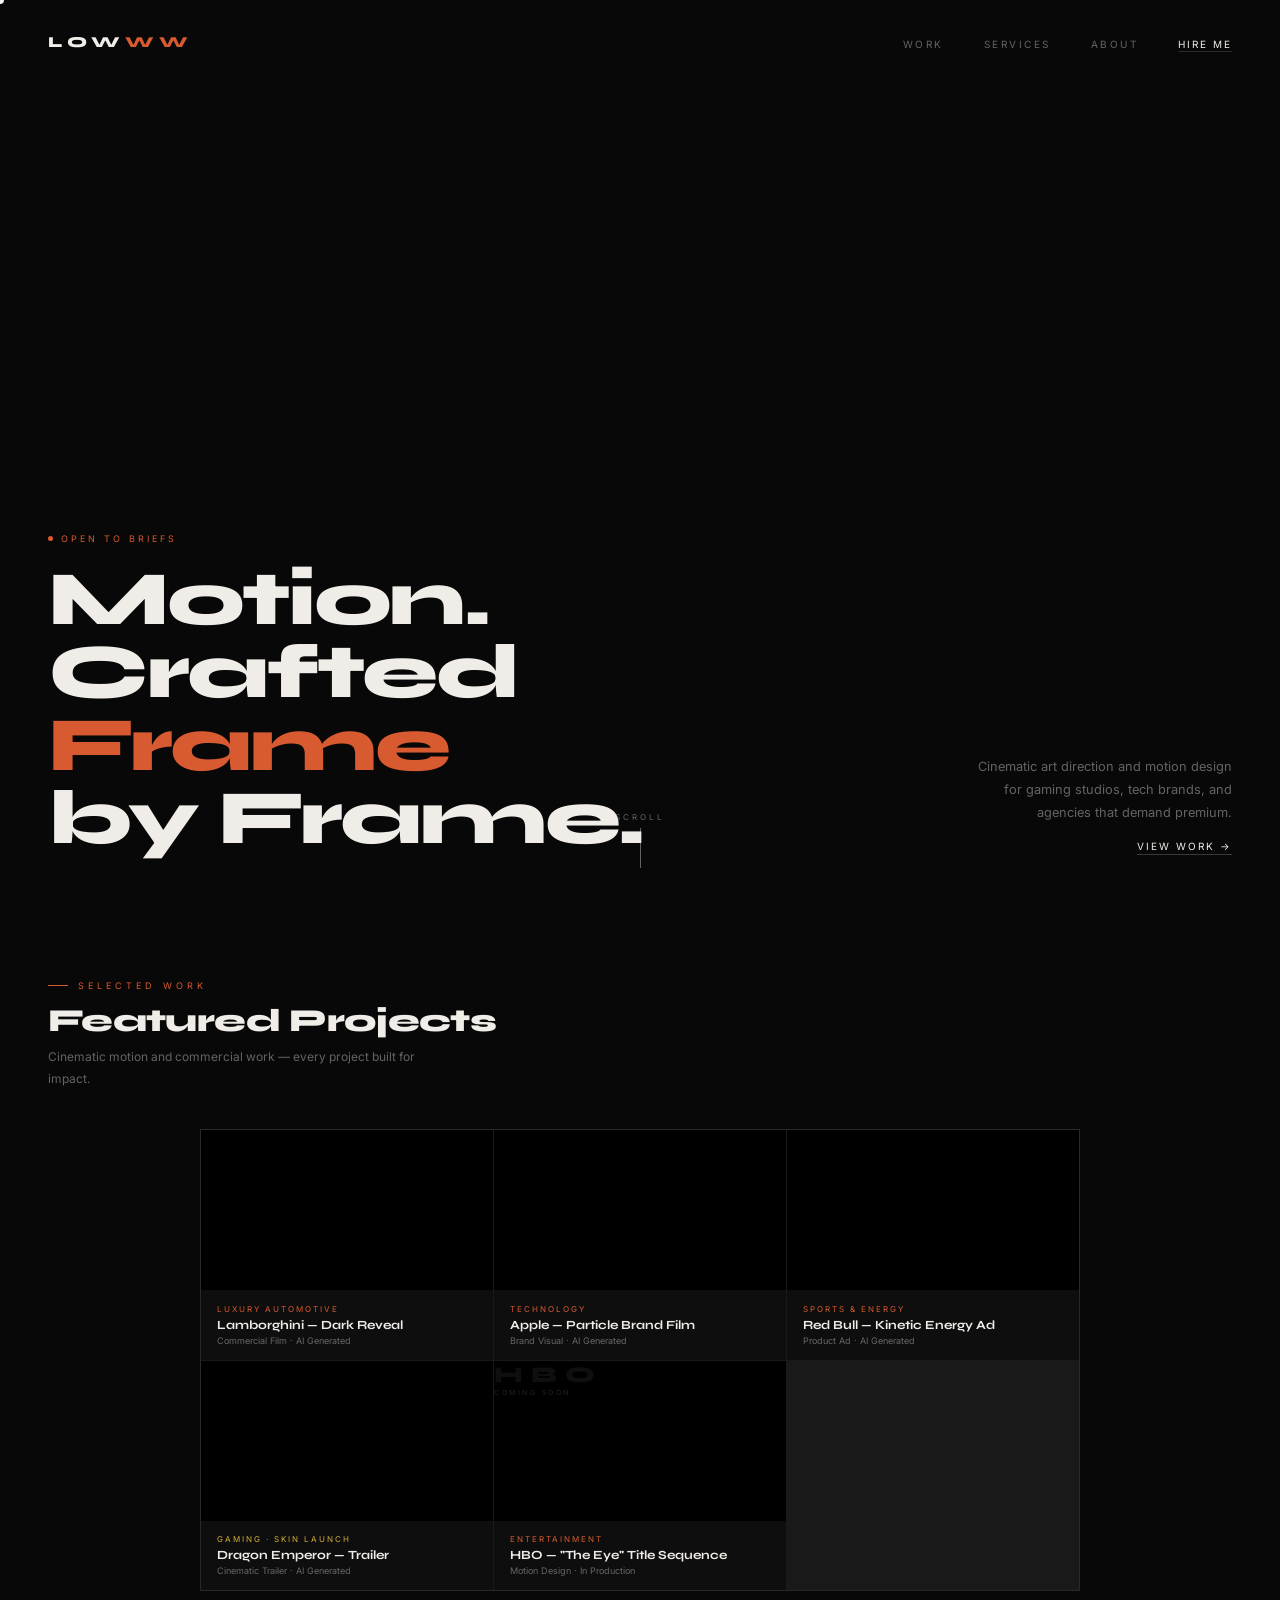
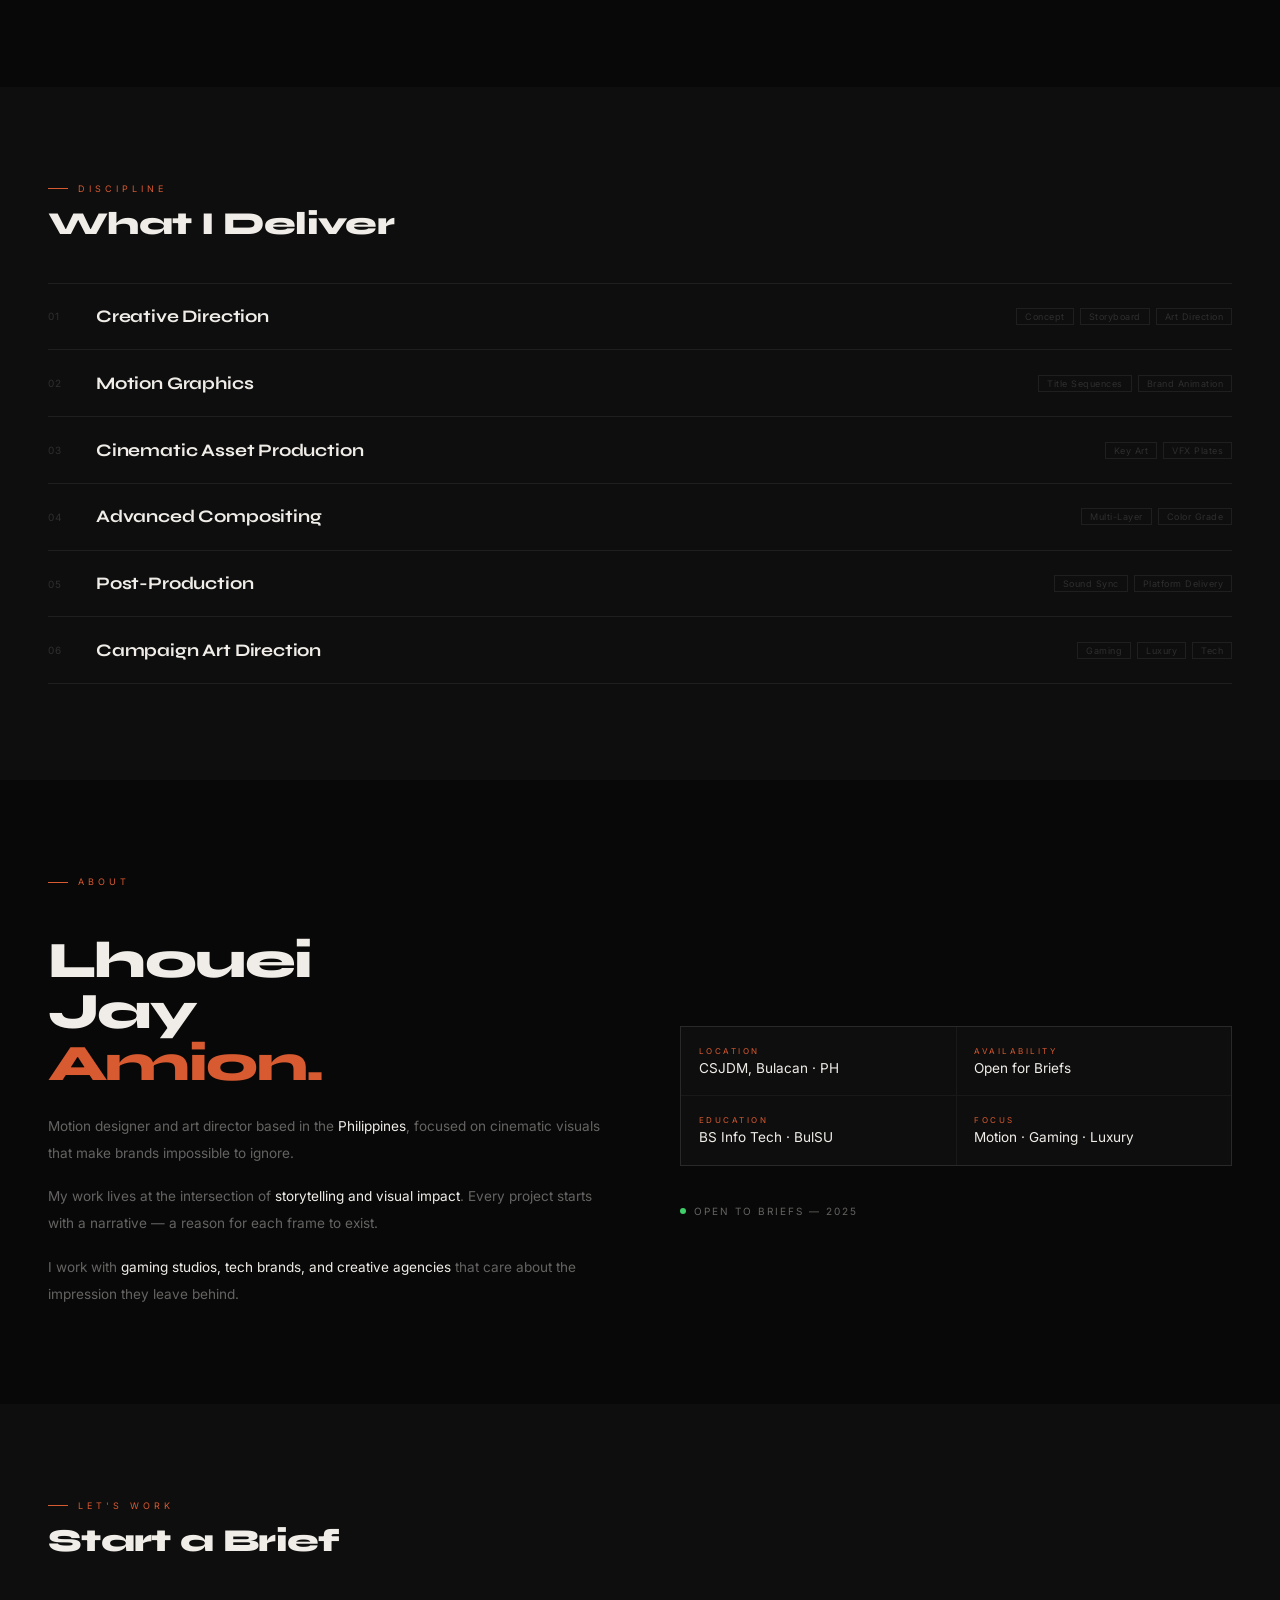
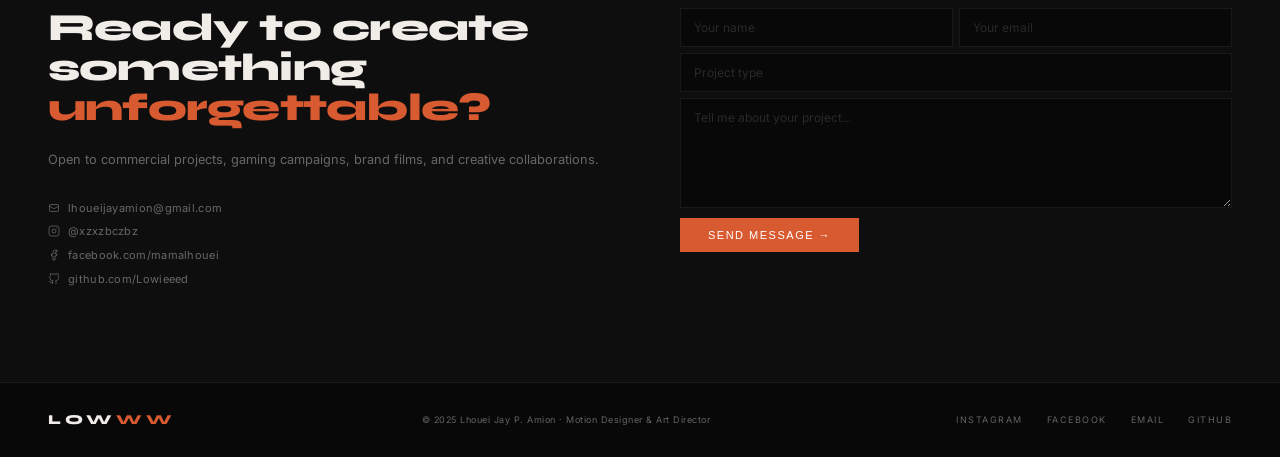
==== commit 893cebf6: "Update index.html" ====
--- a/index.html
+++ b/index.html
@@ -4,627 +4,389 @@
   <meta charset="UTF-8" />
   <meta name="viewport" content="width=device-width, initial-scale=1.0" />
   <title>LOWWW — Motion Designer & Art Director</title>
-  <meta name="description" content="Lhouei Jay Amion — Motion Designer & Art Director. Cinematic motion graphics, brand films, and commercial production." />
   <link rel="preconnect" href="https://fonts.googleapis.com" />
   <link rel="preconnect" href="https://fonts.gstatic.com" crossorigin />
-  <link href="https://fonts.googleapis.com/css2?family=Syne:wght@400;500;600;700;800&family=Inter:wght@300;400;500&display=swap" rel="stylesheet" />
+  <link href="https://fonts.googleapis.com/css2?family=Syne:wght@400;700;800&family=Inter:wght@300;400&display=swap" rel="stylesheet" />
   <style>
-    /* ── TOKENS ─────────────────────────────────────── */
     :root {
       --orange: #D85A30;
-      --orange-dark: #993C1D;
       --bg: #080808;
       --bg2: #0e0e0e;
-      --bg3: #141414;
-      --border: rgba(255,255,255,0.06);
-      --border2: rgba(255,255,255,0.10);
+      --border: rgba(255,255,255,0.07);
       --text: #F0EDE8;
-      --muted: rgba(240,237,232,0.38);
-      --muted2: rgba(240,237,232,0.18);
-    }
-
-    /* ── RESET ──────────────────────────────────────── */
+      --muted: rgba(240,237,232,0.4);
+      --muted2: rgba(240,237,232,0.15);
+    }
+
     *, *::before, *::after { box-sizing: border-box; margin: 0; padding: 0; }
     html { scroll-behavior: smooth; }
     body {
       font-family: 'Inter', sans-serif;
       background: var(--bg);
       color: var(--text);
-      line-height: 1.6;
       overflow-x: hidden;
       cursor: none;
     }
-    img, video { max-width: 100%; display: block; }
     a { color: inherit; text-decoration: none; }
 
-    /* ── CUSTOM CURSOR ──────────────────────────────── */
-    #cur-dot {
-      position: fixed; top: 0; left: 0;
-      width: 5px; height: 5px;
-      background: var(--orange);
-      border-radius: 50%;
-      pointer-events: none;
-      z-index: 99999;
-      transform: translate(-50%, -50%);
-      transition: width .2s, height .2s;
-      will-change: transform;
-    }
-    #cur-ring {
-      position: fixed; top: 0; left: 0;
-      width: 32px; height: 32px;
-      border: 1px solid rgba(216,90,48,0.4);
-      border-radius: 50%;
-      pointer-events: none;
-      z-index: 99998;
-      transform: translate(-50%, -50%);
-      transition: width .3s, height .3s, border-color .3s;
-      will-change: transform;
-    }
-    #cur-ring.hov {
-      width: 56px; height: 56px;
-      border-color: rgba(216,90,48,0.8);
-    }
+    /* ── CURSOR ─────────────────────────── */
+    #cur { position: fixed; width: 8px; height: 8px; background: #fff; border-radius: 50%; pointer-events: none; z-index: 9999; transform: translate(-50%,-50%); mix-blend-mode: difference; transition: transform .15s; will-change: transform; }
     * { cursor: none !important; }
 
-    /* ── NAV ────────────────────────────────────────── */
+    /* ── NAV ────────────────────────────── */
     nav {
-      position: fixed; top: 0; left: 0; right: 0; z-index: 900;
+      position: fixed; top: 0; left: 0; right: 0; z-index: 100;
       display: flex; justify-content: space-between; align-items: center;
-      padding: 1.6rem 3rem;
-      transition: padding .4s ease, background .4s ease, backdrop-filter .4s ease;
-    }
-    nav.scrolled {
-      padding: 1rem 3rem;
-      background: rgba(8,8,8,0.88);
-      backdrop-filter: blur(16px);
-      border-bottom: 0.5px solid var(--border);
-    }
-    .nav-logo {
+      padding: 2rem 3rem;
+      transition: padding .4s ease;
+    }
+    nav.scrolled { padding: 1.2rem 3rem; }
+    .logo {
       font-family: 'Syne', sans-serif;
-      font-size: 1.05rem; font-weight: 800;
-      letter-spacing: 4px; text-transform: uppercase;
-      color: var(--text);
-    }
-    .nav-logo span { color: var(--orange); }
-    .nav-links {
-      display: flex; gap: 2.5rem; list-style: none; align-items: center;
-    }
+      font-size: .95rem; font-weight: 800;
+      letter-spacing: 5px; text-transform: uppercase;
+    }
+    .logo span { color: var(--orange); }
+    .nav-links { display: flex; gap: 2.5rem; list-style: none; }
     .nav-links a {
-      font-size: 11px; letter-spacing: 2px;
+      font-size: 10px; letter-spacing: 2.5px;
       text-transform: uppercase; color: var(--muted);
       transition: color .2s;
     }
     .nav-links a:hover { color: var(--text); }
     .nav-cta {
-      padding: 9px 22px !important;
-      border: 0.5px solid var(--border2) !important;
-      border-radius: 4px !important;
-      color: var(--text) !important;
-      transition: border-color .2s, color .2s !important;
-    }
-    .nav-cta:hover {
-      border-color: var(--orange) !important;
-      color: var(--orange) !important;
-    }
-
-    /* ── REVEAL ─────────────────────────────────────── */
-    .reveal {
-      opacity: 0; transform: translateY(28px);
-      transition: opacity .75s cubic-bezier(.16,1,.3,1),
-                  transform .75s cubic-bezier(.16,1,.3,1);
-    }
-    .reveal.visible { opacity: 1; transform: translateY(0); }
-    .reveal-d1 { transition-delay: .1s; }
-    .reveal-d2 { transition-delay: .2s; }
-    .reveal-d3 { transition-delay: .3s; }
-    .reveal-d4 { transition-delay: .4s; }
-
-    /* ── HERO ───────────────────────────────────────── */
+      font-size: 10px !important; letter-spacing: 2px !important;
+      color: var(--text) !important; border-bottom: 0.5px solid var(--muted2) !important;
+      padding-bottom: 1px !important;
+      transition: border-color .2s !important;
+    }
+    .nav-cta:hover { border-color: var(--orange) !important; color: var(--orange) !important; }
+
+    /* ── HERO — FULLSCREEN VIDEO ─────────── */
     .hero {
-      min-height: 100vh;
-      display: flex; flex-direction: column; justify-content: flex-end;
-      padding: 0 3rem 7vh;
-      position: relative; overflow: hidden;
-    }
-    .hero-noise {
-      position: absolute; inset: 0; pointer-events: none; z-index: 0;
-      background:
-        radial-gradient(ellipse 70% 55% at 75% 38%, rgba(216,90,48,.08) 0%, transparent 60%),
-        radial-gradient(ellipse 50% 60% at 20% 70%, rgba(83,74,183,.05) 0%, transparent 50%);
-    }
-    .hero-content { position: relative; z-index: 1; max-width: 1100px; }
-
-    .hero-avail {
-      display: inline-flex; align-items: center; gap: 10px;
-      font-size: 10px; letter-spacing: 3px; text-transform: uppercase;
-      color: var(--muted); margin-bottom: 2.5rem;
-    }
-    .avail-dot {
-      width: 6px; height: 6px; border-radius: 50%;
-      background: #3ecf6a;
-      box-shadow: 0 0 0 0 rgba(62,207,106,.4);
-      animation: ping 2s ease infinite;
-    }
-    @keyframes ping {
-      0%,100% { box-shadow: 0 0 0 0 rgba(62,207,106,.4); }
-      50%      { box-shadow: 0 0 0 6px rgba(62,207,106,0); }
-    }
-
+      position: relative; height: 100vh;
+      display: flex; align-items: flex-end;
+      overflow: hidden;
+    }
+    .hero-video {
+      position: absolute; inset: 0;
+      width: 100%; height: 100%;
+      object-fit: cover; opacity: .45;
+    }
+    .hero-overlay {
+      position: absolute; inset: 0;
+      background: linear-gradient(
+        to bottom,
+        rgba(8,8,8,.2) 0%,
+        rgba(8,8,8,0) 40%,
+        rgba(8,8,8,.8) 85%,
+        rgba(8,8,8,1) 100%
+      );
+    }
+    .hero-content {
+      position: relative; z-index: 1;
+      padding: 0 3rem 5vh;
+      width: 100%;
+      display: flex; justify-content: space-between; align-items: flex-end;
+    }
+    .hero-left {}
+    .hero-tag {
+      font-size: 9px; letter-spacing: 3px;
+      text-transform: uppercase; color: var(--orange);
+      margin-bottom: 1.2rem;
+      display: flex; align-items: center; gap: 8px;
+    }
+    .hero-dot { width: 5px; height: 5px; border-radius: 50%; background: var(--orange); animation: ping 2s ease infinite; }
+    @keyframes ping { 0%,100%{box-shadow:0 0 0 0 rgba(216,90,48,.4)} 50%{box-shadow:0 0 0 6px rgba(216,90,48,0)} }
     .hero-title {
       font-family: 'Syne', sans-serif;
-      font-size: clamp(3.2rem, 7.5vw, 7rem);
-      font-weight: 800; line-height: .96;
-      letter-spacing: -0.02em;
-      color: var(--text);
-      margin-bottom: 2.5rem;
-    }
-    .hero-title .line { display: block; overflow: hidden; }
-    .hero-title .line-inner {
-      display: block;
-      transform: translateY(110%);
-      transition: transform .9s cubic-bezier(.16,1,.3,1);
-    }
-    .hero-title .line-inner.show { transform: translateY(0); }
+      font-size: clamp(2.8rem, 6vw, 5.5rem);
+      font-weight: 800; line-height: .95;
+      letter-spacing: -.03em;
+    }
     .hero-title em { font-style: normal; color: var(--orange); }
-
-    .hero-bottom {
-      display: flex; justify-content: space-between;
-      align-items: flex-end; gap: 2rem; flex-wrap: wrap;
+    .hero-right {
+      text-align: right;
+      display: flex; flex-direction: column;
+      gap: 1rem; align-items: flex-end;
     }
     .hero-sub {
-      font-size: .9rem; color: var(--muted);
-      max-width: 380px; line-height: 1.9;
-    }
-    .hero-actions { display: flex; gap: 1rem; align-items: center; }
-    .btn-primary {
+      font-size: .8rem; color: var(--muted);
+      max-width: 260px; line-height: 1.8; text-align: right;
+    }
+    .hero-cta {
       display: inline-flex; align-items: center; gap: 8px;
-      padding: 13px 28px; background: var(--orange);
-      color: #fff; font-size: 12px; font-weight: 500;
-      letter-spacing: 1px; text-transform: uppercase;
-      border-radius: 4px; border: none;
-      transition: background .2s, transform .15s;
-    }
-    .btn-primary:hover { background: var(--orange-dark); transform: translateY(-1px); }
-    .btn-ghost {
-      display: inline-flex; align-items: center; gap: 8px;
-      font-size: 12px; letter-spacing: 1px; text-transform: uppercase;
-      color: var(--muted); border-bottom: 0.5px solid var(--border2);
+      font-size: 10px; letter-spacing: 2px; text-transform: uppercase;
+      color: var(--text); border-bottom: 0.5px solid rgba(255,255,255,.2);
       padding-bottom: 2px;
-      transition: color .2s, border-color .2s;
-    }
-    .btn-ghost:hover { color: var(--text); border-color: var(--text); }
-
-    /* ── TICKER ─────────────────────────────────────── */
-    .ticker {
-      border-top: 0.5px solid var(--border);
-      border-bottom: 0.5px solid var(--border);
-      padding: .7rem 0; overflow: hidden;
-      background: var(--bg2);
-    }
-    .ticker-track {
-      display: flex; gap: 0; width: max-content;
-      animation: tick 30s linear infinite;
-    }
-    .ticker-track:hover { animation-play-state: paused; }
-    @keyframes tick { to { transform: translateX(-50%); } }
-    .ticker-item {
-      display: flex; align-items: center; gap: 1.5rem;
-      padding: 0 2rem; white-space: nowrap;
-      font-size: 10px; letter-spacing: 3px;
-      text-transform: uppercase; color: var(--muted);
-    }
-    .ticker-item::after {
-      content: '·';
-      color: var(--orange); font-size: 1.2rem;
-    }
-
-    /* ── SECTION BASE ────────────────────────────────── */
-    section { padding: 7rem 3rem; }
+      transition: border-color .2s, color .2s;
+    }
+    .hero-cta:hover { color: var(--orange); border-color: var(--orange); }
+
+    /* scroll hint */
+    .scroll-hint {
+      position: absolute; bottom: 2rem; left: 50%; transform: translateX(-50%);
+      z-index: 2; display: flex; flex-direction: column; align-items: center; gap: 6px;
+      font-size: 8px; letter-spacing: 3px; text-transform: uppercase; color: var(--muted);
+      animation: bob 2.5s ease-in-out infinite;
+    }
+    .scroll-hint::after {
+      content: ''; display: block;
+      width: 0.5px; height: 40px; background: var(--muted);
+    }
+    @keyframes bob { 0%,100%{transform:translateX(-50%) translateY(0)} 50%{transform:translateX(-50%) translateY(6px)} }
+
+    /* ── REVEAL ─────────────────────────── */
+    .reveal { opacity: 0; transform: translateY(20px); transition: opacity .7s cubic-bezier(.16,1,.3,1), transform .7s cubic-bezier(.16,1,.3,1); }
+    .reveal.visible { opacity: 1; transform: none; }
+    .d1 { transition-delay: .1s; } .d2 { transition-delay: .2s; } .d3 { transition-delay: .3s; }
+
+    /* ── SECTION BASE ───────────────────── */
+    section { padding: 6rem 3rem; }
     .eyebrow {
-      font-size: 10px; letter-spacing: 4px;
-      text-transform: uppercase; color: var(--orange);
-      margin-bottom: .8rem;
+      font-size: 9px; letter-spacing: 4px; text-transform: uppercase;
+      color: var(--orange); margin-bottom: .6rem;
       display: flex; align-items: center; gap: 10px;
     }
-    .eyebrow::before {
-      content: '';
-      display: block; width: 24px; height: 0.5px;
-      background: var(--orange);
-    }
-    .section-title {
+    .eyebrow::before { content: ''; display: block; width: 20px; height: 0.5px; background: var(--orange); }
+    .sec-title {
       font-family: 'Syne', sans-serif;
-      font-size: clamp(1.6rem, 3vw, 2.2rem);
-      font-weight: 800; color: var(--text);
-      letter-spacing: -.01em; margin-bottom: .5rem;
-    }
-    .section-sub {
-      font-size: 13px; color: var(--muted);
-      max-width: 440px; line-height: 1.8;
-    }
-
-    /* ── WORK ───────────────────────────────────────── */
-    #work { background: var(--bg); padding-bottom: 7rem; }
-    .work-header { margin-bottom: 3rem; }
-    .work-inner { max-width: 900px; margin: 0 auto; }
-
-    .video-wrap { position: relative; overflow: hidden; }
-    .video-wrap video {
-      width: 100%; display: block;
-      aspect-ratio: 16/9; background: #000;
-      object-fit: cover; max-height: 170px;
-      transition: transform .5s cubic-bezier(.16,1,.3,1);
-    }
-    .work-card:hover .video-wrap video,
-    .dragon-card:hover .video-wrap video {
-      transform: scale(1.03);
-    }
-    .video-controls {
-      position: absolute; bottom: 0; left: 0; right: 0;
-      padding: .7rem 1rem;
-      background: linear-gradient(transparent, rgba(0,0,0,.85));
-      display: flex; align-items: center; gap: 8px;
-      opacity: 0; transition: opacity .2s;
-    }
-    .video-wrap:hover .video-controls { opacity: 1; }
-    .v-btn {
-      width: 26px; height: 26px; border-radius: 50%;
-      background: rgba(255,255,255,.1); border: none;
-      color: #fff; cursor: pointer; font-size: 10px;
-      display: flex; align-items: center; justify-content: center;
-      flex-shrink: 0; transition: background .2s;
-    }
-    .v-btn:hover { background: var(--orange); }
-    .v-progress {
-      flex: 1; height: 2px;
-      background: rgba(255,255,255,.15);
-      border-radius: 2px; cursor: pointer;
-    }
-    .v-progress-fill {
-      height: 100%; background: var(--orange);
-      border-radius: 2px; width: 0%;
-      transition: width .1s linear;
-    }
-    .v-time { font-size: 10px; color: rgba(255,255,255,.4); white-space: nowrap; }
-
-    .work-meta-bar {
-      padding: .9rem 1.1rem;
-      border-top: 0.5px solid var(--border);
-    }
-    .work-cat {
-      font-size: 9px; letter-spacing: 2px;
-      text-transform: uppercase; color: var(--orange);
-      margin-bottom: 3px;
-    }
-    .work-name {
-      font-family: 'Syne', sans-serif;
-      font-size: .8rem; font-weight: 700;
-      color: var(--text); letter-spacing: -.01em; line-height: 1.3;
-    }
-    .work-type { font-size: 10px; color: var(--muted); margin-top: 2px; }
-    .work-tags { display: flex; gap: 4px; flex-wrap: wrap; margin-top: .5rem; }
-    .work-tag {
-      font-size: 9px; color: var(--muted2);
-      border: 0.5px solid var(--border);
-      padding: 2px 7px; letter-spacing: .5px;
-    }
-
-    /* Uniform 3-col grid */
+      font-size: clamp(1.4rem, 2.5vw, 2rem);
+      font-weight: 800; letter-spacing: -.02em;
+      margin-bottom: .4rem;
+    }
+    .sec-sub { font-size: 12px; color: var(--muted); max-width: 400px; line-height: 1.8; }
+
+    /* ── WORK ───────────────────────────── */
+    #work { background: var(--bg); padding-top: 5rem; }
+    .work-wrap { max-width: 880px; margin: 2.5rem auto 0; }
     .work-grid {
-      display: grid;
-      grid-template-columns: repeat(3, 1fr);
-      gap: 1px;
-      background: var(--border);
-      border: 0.5px solid var(--border);
-    }
-    .work-card {
-      background: var(--bg2);
-      overflow: hidden;
-      transition: background .25s;
-    }
-    .work-card:hover { background: var(--bg3); }
-
-    /* HBO placeholder */
-    .hbo-ph {
-      aspect-ratio: 16/9; max-height: 170px;
-      background: var(--bg3);
-      display: flex; flex-direction: column;
-      align-items: center; justify-content: center; gap: 6px;
-    }
-    .hbo-ph-text {
-      font-family: 'Syne', sans-serif;
-      font-size: 1.8rem; font-weight: 800;
-      color: rgba(255,255,255,.07); letter-spacing: 10px;
-    }
-    .hbo-ph-sub {
-      font-size: 8px; color: var(--muted2);
-      letter-spacing: 2.5px; text-transform: uppercase;
-    }
-
-    /* Dragon Emperor card — same size as others */
-    .dragon-card {
-      background: var(--bg2);
-      overflow: hidden;
-      transition: background .25s;
-      display: block; text-decoration: none;
-    }
-    .dragon-card:hover { background: var(--bg3); }
-    .dragon-cta-bar {
-      padding: .9rem 1.1rem;
-      border-top: 0.5px solid rgba(212,175,55,.15);
-    }
-    .dragon-cat {
-      font-size: 9px; letter-spacing: 2px;
-      text-transform: uppercase; color: #D4AF37; margin-bottom: 3px;
-    }
-    .dragon-name-sm {
-      font-family: 'Syne', sans-serif;
-      font-size: .8rem; font-weight: 700;
-      color: var(--text); letter-spacing: -.01em; line-height: 1.3;
-    }
-    .dragon-type { font-size: 10px; color: var(--muted); margin-top: 2px; }
-    .dragon-tags { display: flex; gap: 4px; flex-wrap: wrap; margin-top: .5rem; }
-    .dragon-tag {
-      font-size: 9px; letter-spacing: 1px;
-      color: rgba(212,175,55,.5);
-      border: 0.5px solid rgba(212,175,55,.15);
-      padding: 2px 7px;
-    }
-
-    /* ── SERVICES ────────────────────────────────────── */
-    #services { background: var(--bg2); }
-    .services-grid {
       display: grid;
       grid-template-columns: repeat(3, 1fr);
       gap: 1px; background: var(--border);
       border: 0.5px solid var(--border);
-      margin-top: 3rem;
-    }
-    .service-card {
-      background: var(--bg2);
-      padding: 2.2rem 2rem;
-      transition: background .25s;
-      position: relative; overflow: hidden;
-    }
-    .service-card:hover { background: var(--bg3); }
-    .service-card:hover .service-num { color: rgba(216,90,48,.15); }
-    .service-num {
+    }
+    .work-card {
+      background: var(--bg2); overflow: hidden;
+      transition: background .2s;
+    }
+    .work-card:hover { background: #111; }
+    .v-wrap { position: relative; overflow: hidden; }
+    .v-wrap video, .v-wrap .ph {
+      width: 100%; display: block;
+      aspect-ratio: 16/9; object-fit: cover;
+      max-height: 160px; background: #000;
+      transition: transform .5s cubic-bezier(.16,1,.3,1);
+    }
+    .work-card:hover .v-wrap video { transform: scale(1.04); }
+    video::-webkit-media-controls { display: none !important; }
+    video { pointer-events: none; }
+    .v-wrap { pointer-events: all; }
+
+    /* play overlay on hover */
+    .v-play {
+      position: absolute; inset: 0;
+      display: flex; align-items: center; justify-content: center;
+      opacity: 0; transition: opacity .2s;
+      background: rgba(0,0,0,.3);
+    }
+    .v-wrap:hover .v-play { opacity: 1; }
+    .v-play-btn {
+      width: 36px; height: 36px; border-radius: 50%;
+      border: 1px solid rgba(255,255,255,.5);
+      display: flex; align-items: center; justify-content: center;
+      font-size: 11px; color: #fff;
+      transition: background .2s, border-color .2s;
+    }
+    .v-play-btn:hover { background: var(--orange); border-color: var(--orange); cursor: pointer; }
+
+    .card-info { padding: .85rem 1rem; }
+    .card-cat {
+      font-size: 8px; letter-spacing: 2px;
+      text-transform: uppercase; color: var(--orange); margin-bottom: 3px;
+    }
+    .card-name {
       font-family: 'Syne', sans-serif;
-      font-size: 3.5rem; font-weight: 800;
-      color: var(--border2); line-height: 1;
-      margin-bottom: 1.5rem;
-      transition: color .3s;
-    }
-    .service-title {
+      font-size: .78rem; font-weight: 700;
+      color: var(--text); line-height: 1.3;
+    }
+    .card-type { font-size: 9px; color: var(--muted); margin-top: 2px; }
+
+    /* dragon card */
+    .dragon-card {
+      background: var(--bg2); overflow: hidden;
+      transition: background .2s; display: block;
+    }
+    .dragon-card:hover { background: #111; }
+    .dragon-card:hover .v-wrap video { transform: scale(1.04); }
+    .dragon-card .card-cat { color: #D4AF37; }
+    .dragon-card .card-name { color: var(--text); }
+
+    /* hbo */
+    .ph {
+      aspect-ratio: 16/9; max-height: 160px; background: #0a0a0a;
+      display: flex; flex-direction: column;
+      align-items: center; justify-content: center; gap: 5px;
+    }
+    .ph-text {
+      font-family: 'Syne', sans-serif; font-size: 1.4rem; font-weight: 800;
+      color: rgba(255,255,255,.06); letter-spacing: 8px;
+    }
+    .ph-sub { font-size: 7px; color: var(--muted2); letter-spacing: 2.5px; text-transform: uppercase; }
+
+    /* ── SERVICES ───────────────────────── */
+    #services { background: var(--bg2); }
+    .services-list {
+      margin-top: 2.5rem;
+      border-top: 0.5px solid var(--border);
+    }
+    .service-row {
+      display: flex; justify-content: space-between; align-items: center;
+      padding: 1.4rem 0;
+      border-bottom: 0.5px solid var(--border);
+      transition: padding .2s;
+    }
+    .service-row:hover { padding-left: .5rem; }
+    .service-row:hover .sr-num { color: var(--orange); }
+    .sr-left { display: flex; align-items: center; gap: 1.5rem; }
+    .sr-num { font-size: 10px; color: var(--muted2); letter-spacing: 1px; width: 24px; transition: color .2s; }
+    .sr-name {
       font-family: 'Syne', sans-serif;
-      font-size: .9rem; font-weight: 700;
-      color: var(--text); margin-bottom: .6rem;
-      letter-spacing: -.01em;
-    }
-    .service-desc { font-size: 12px; color: var(--muted); line-height: 1.8; margin-bottom: 1.2rem; }
-    .service-tags { display: flex; flex-wrap: wrap; gap: 5px; }
-    .service-tag {
+      font-size: clamp(.9rem, 1.5vw, 1.1rem);
+      font-weight: 700; letter-spacing: -.01em;
+    }
+    .sr-tags { display: flex; gap: 6px; }
+    .sr-tag {
       font-size: 9px; color: var(--muted2);
       border: 0.5px solid var(--border);
       padding: 2px 8px; letter-spacing: .5px;
     }
 
-    /* ── ABOUT ───────────────────────────────────────── */
+    /* ── ABOUT ──────────────────────────── */
     #about { background: var(--bg); }
-    .about-grid {
-      display: grid;
-      grid-template-columns: 1fr 1.8fr;
-      gap: 6rem; align-items: start;
-      margin-top: 4rem;
-    }
-    .about-left { position: sticky; top: 5rem; }
-    .about-img-box {
-      aspect-ratio: 3/4;
-      background: var(--bg2);
-      border: 0.5px solid var(--border);
-      display: flex; flex-direction: column;
-      align-items: center; justify-content: center; gap: 8px;
-      position: relative; overflow: hidden;
-    }
-    .about-img-box::after {
-      content: '';
-      position: absolute; inset: 0;
-      background: linear-gradient(180deg, transparent 60%, rgba(8,8,8,.7) 100%);
-    }
-    .about-initials {
+    .about-layout {
+      display: grid; grid-template-columns: 1fr 1fr;
+      gap: 5rem; align-items: center; margin-top: 3rem;
+    }
+    .about-left {}
+    .about-name {
       font-family: 'Syne', sans-serif;
-      font-size: 5rem; font-weight: 800;
-      color: var(--orange); line-height: 1;
-    }
-    .about-handle {
-      font-size: 10px; color: var(--muted);
-      letter-spacing: 3px; text-transform: uppercase;
-    }
-    .about-body { }
-    .about-body p {
-      font-size: .9rem; color: var(--muted);
-      line-height: 2; margin-bottom: 1.2rem;
-    }
-    .about-body strong { color: var(--text); font-weight: 500; }
-    .about-stats {
-      display: grid; grid-template-columns: repeat(3, 1fr);
-      gap: 1px; background: var(--border);
-      border: 0.5px solid var(--border);
-      margin: 2.5rem 0;
-    }
-    .about-stat {
-      background: var(--bg2);
-      padding: 1.4rem 1.2rem;
-    }
-    .about-stat-num {
-      font-family: 'Syne', sans-serif;
-      font-size: 1.8rem; font-weight: 800;
-      color: var(--text); line-height: 1;
-      margin-bottom: .3rem;
-    }
-    .about-stat-label {
-      font-size: 9px; color: var(--muted);
-      letter-spacing: 2px; text-transform: uppercase;
-    }
-    .about-info-grid {
+      font-size: clamp(2rem, 4vw, 3.5rem);
+      font-weight: 800; letter-spacing: -.03em;
+      line-height: 1; margin-bottom: 1.5rem;
+    }
+    .about-name span { color: var(--orange); }
+    .about-desc { font-size: .85rem; color: var(--muted); line-height: 2; }
+    .about-desc p + p { margin-top: 1rem; }
+    .about-desc strong { color: var(--text); font-weight: 400; }
+    .about-right {}
+    .about-facts {
       display: grid; grid-template-columns: 1fr 1fr;
       gap: 1px; background: var(--border);
-      border: 0.5px solid var(--border);
-    }
-    .about-info-item {
-      background: var(--bg2);
-      padding: 1rem 1.2rem;
-    }
-    .about-info-label {
-      font-size: 9px; color: var(--orange);
-      letter-spacing: 2.5px; text-transform: uppercase;
-      margin-bottom: 4px;
-    }
-    .about-info-val { font-size: 13px; color: var(--text); font-weight: 400; }
-
-    /* ── CONTACT ─────────────────────────────────────── */
+      border: 0.5px solid var(--border); margin-bottom: 2rem;
+    }
+    .fact {
+      background: var(--bg2); padding: 1.2rem 1.1rem;
+    }
+    .fact-label { font-size: 8px; letter-spacing: 2.5px; text-transform: uppercase; color: var(--orange); margin-bottom: 4px; }
+    .fact-val { font-size: .85rem; color: var(--text); font-weight: 400; }
+    .about-avail {
+      display: inline-flex; align-items: center; gap: 8px;
+      font-size: 10px; letter-spacing: 2px; text-transform: uppercase;
+      color: var(--muted);
+    }
+    .avail-dot { width: 6px; height: 6px; border-radius: 50%; background: #3ecf6a; animation: ping 2s ease infinite; }
+
+    /* ── CONTACT ────────────────────────── */
     #contact { background: var(--bg2); }
-    .contact-wrap {
-      display: grid;
-      grid-template-columns: 1fr 1fr;
-      gap: 6rem; align-items: start;
-      margin-top: 4rem;
+    .contact-layout {
+      display: grid; grid-template-columns: 1fr 1fr;
+      gap: 5rem; margin-top: 3rem; align-items: start;
     }
     .contact-headline {
       font-family: 'Syne', sans-serif;
-      font-size: clamp(1.8rem, 3.5vw, 2.8rem);
-      font-weight: 800; line-height: 1.05;
-      letter-spacing: -.02em;
-      margin-bottom: 1.2rem;
+      font-size: clamp(1.6rem, 3vw, 2.5rem);
+      font-weight: 800; letter-spacing: -.02em;
+      line-height: 1.05; margin-bottom: 1.2rem;
     }
     .contact-headline em { font-style: normal; color: var(--orange); }
-    .contact-desc { font-size: 13px; color: var(--muted); line-height: 1.9; margin-bottom: 2rem; }
-    .contact-links { display: flex; flex-direction: column; gap: .7rem; }
+    .contact-desc { font-size: .8rem; color: var(--muted); line-height: 1.9; margin-bottom: 1.8rem; }
+    .contact-links { display: flex; flex-direction: column; gap: .6rem; }
     .contact-link {
-      display: flex; align-items: center; gap: 10px;
-      font-size: 12px; color: var(--muted);
-      letter-spacing: .5px;
+      display: flex; align-items: center; gap: 8px;
+      font-size: 11px; color: var(--muted); letter-spacing: .3px;
       transition: color .2s;
     }
     .contact-link:hover { color: var(--orange); }
-    .contact-link svg { width: 14px; height: 14px; flex-shrink: 0; }
-    .form-grid { display: flex; flex-direction: column; gap: 8px; }
-    .form-row { display: grid; grid-template-columns: 1fr 1fr; gap: 8px; }
-    .form-grid input,
-    .form-grid textarea {
-      width: 100%;
-      padding: 12px 14px;
-      background: var(--bg3);
-      border: 0.5px solid var(--border);
-      color: var(--text);
-      font-family: 'Inter', sans-serif;
-      font-size: 13px; outline: none;
-      transition: border-color .2s;
-    }
-    .form-grid input:focus,
-    .form-grid textarea:focus { border-color: var(--orange); }
-    .form-grid input::placeholder,
-    .form-grid textarea::placeholder { color: var(--muted2); }
-    .form-grid textarea { height: 120px; resize: vertical; }
-    .send-btn {
-      margin-top: 4px;
-      padding: 13px 32px; background: var(--orange);
-      color: #fff; font-size: 12px; font-weight: 500;
-      letter-spacing: 1px; text-transform: uppercase;
-      border: none; cursor: pointer;
-      transition: background .2s;
-      align-self: flex-start;
-    }
-    .send-btn:hover { background: var(--orange-dark); }
-
-    /* ── POPUP ───────────────────────────────────────── */
-    #success-popup {
-      display: none; position: fixed; inset: 0; z-index: 9999;
-      background: rgba(0,0,0,.85);
-      align-items: center; justify-content: center;
-    }
-    .popup-box {
-      background: var(--bg2);
-      border: 0.5px solid var(--border2);
-      padding: 2.5rem 2rem; max-width: 340px; width: 90%; text-align: center;
-    }
-    .popup-icon {
-      width: 48px; height: 48px; border-radius: 50%;
-      background: var(--orange);
-      display: flex; align-items: center; justify-content: center;
-      margin: 0 auto 1rem;
-    }
-    .popup-title {
-      font-family: 'Syne', sans-serif;
-      font-size: 1rem; font-weight: 800;
-      color: var(--text); margin-bottom: .4rem;
-    }
+    .contact-link svg { width: 12px; height: 12px; flex-shrink: 0; }
+    .form { display: flex; flex-direction: column; gap: 6px; }
+    .form-row { display: grid; grid-template-columns: 1fr 1fr; gap: 6px; }
+    .form input, .form textarea {
+      width: 100%; padding: 11px 13px;
+      background: var(--bg); border: 0.5px solid var(--border);
+      color: var(--text); font-family: 'Inter', sans-serif; font-size: 12px;
+      outline: none; transition: border-color .2s;
+    }
+    .form input:focus, .form textarea:focus { border-color: var(--orange); }
+    .form input::placeholder, .form textarea::placeholder { color: var(--muted2); }
+    .form textarea { height: 110px; resize: vertical; }
+    .form-btn {
+      align-self: flex-start; margin-top: 4px;
+      padding: 11px 28px; background: var(--orange); color: #fff;
+      font-size: 11px; font-weight: 500; letter-spacing: 1.5px; text-transform: uppercase;
+      border: none; cursor: pointer; transition: background .2s;
+    }
+    .form-btn:hover { background: #993C1D; }
+
+    /* ── POPUP ──────────────────────────── */
+    #popup { display: none; position: fixed; inset: 0; z-index: 9999; background: rgba(0,0,0,.85); align-items: center; justify-content: center; }
+    .popup-box { background: var(--bg2); border: 0.5px solid rgba(255,255,255,.08); padding: 2.5rem 2rem; max-width: 320px; width: 90%; text-align: center; }
+    .popup-icon { width: 44px; height: 44px; border-radius: 50%; background: var(--orange); display: flex; align-items: center; justify-content: center; margin: 0 auto 1rem; }
+    .popup-title { font-family: 'Syne', sans-serif; font-size: .95rem; font-weight: 800; margin-bottom: .4rem; }
     .popup-sub { font-size: 12px; color: var(--muted); line-height: 1.7; margin-bottom: 1.5rem; }
-    .popup-close {
-      padding: 10px 28px; background: var(--orange);
-      color: #fff; font-size: 12px; font-weight: 500;
-      border: none; cursor: pointer;
-    }
-
-    /* ── FOOTER ──────────────────────────────────────── */
+    .popup-close { padding: 9px 24px; background: var(--orange); color: #fff; font-size: 11px; border: none; cursor: pointer; }
+
+    /* ── FOOTER ─────────────────────────── */
     footer {
-      padding: 2rem 3rem;
+      padding: 1.8rem 3rem;
       border-top: 0.5px solid var(--border);
-      display: flex; justify-content: space-between;
-      align-items: center; flex-wrap: wrap; gap: 1rem;
-    }
-    .footer-logo {
-      font-family: 'Syne', sans-serif;
-      font-size: .9rem; font-weight: 800;
-      letter-spacing: 4px; color: var(--text);
-    }
+      display: flex; justify-content: space-between; align-items: center; flex-wrap: wrap; gap: 1rem;
+    }
+    .footer-logo { font-family: 'Syne', sans-serif; font-size: .85rem; font-weight: 800; letter-spacing: 4px; }
     .footer-logo span { color: var(--orange); }
-    .footer-copy { font-size: 10px; color: var(--muted); letter-spacing: .5px; }
+    .footer-copy { font-size: 9px; color: var(--muted); letter-spacing: .5px; }
     .footer-links { display: flex; gap: 1.5rem; }
-    .footer-links a {
-      font-size: 10px; color: var(--muted);
-      letter-spacing: 1.5px; text-transform: uppercase;
-      transition: color .2s;
-    }
+    .footer-links a { font-size: 9px; color: var(--muted); letter-spacing: 1.5px; text-transform: uppercase; transition: color .2s; }
     .footer-links a:hover { color: var(--orange); }
 
-    /* Prevent browser download overlay on videos */
-    video::-webkit-media-controls-enclosure { display: none !important; }
-    video::-webkit-media-controls { display: none !important; }
-    .video-wrap video { pointer-events: none; }
-    .video-wrap, .v-btn, .v-progress { pointer-events: all; }
-
-    /* ── RESPONSIVE ──────────────────────────────────── */
+    /* ── RESPONSIVE ─────────────────────── */
     @media (max-width: 900px) {
-      nav { padding: 1.2rem 1.5rem; }
-      nav.scrolled { padding: .9rem 1.5rem; }
+      nav { padding: 1.4rem 1.5rem; }
+      nav.scrolled { padding: 1rem 1.5rem; }
+      section { padding: 5rem 1.5rem; }
+      .hero-content { padding: 0 1.5rem 5vh; flex-direction: column; align-items: flex-start; gap: 1.5rem; }
+      .hero-right { text-align: left; align-items: flex-start; }
+      .hero-sub { text-align: left; }
+      .work-grid { grid-template-columns: 1fr 1fr; }
+      .about-layout, .contact-layout { grid-template-columns: 1fr; gap: 2.5rem; }
+      .form-row { grid-template-columns: 1fr; }
+      footer { flex-direction: column; text-align: center; padding: 1.5rem; }
       .nav-links li:nth-child(n+3) { display: none; }
-      .hero { padding: 0 1.5rem 6vh; }
-      section { padding: 5rem 1.5rem; }
-      .about-grid, .contact-wrap { grid-template-columns: 1fr; gap: 3rem; }
-      .about-left { position: static; }
+    }
+    @media (max-width: 560px) {
+      .hero-title { font-size: clamp(2.4rem, 11vw, 3rem); }
       .work-grid { grid-template-columns: 1fr; }
-      .services-grid { grid-template-columns: 1fr 1fr; }
-      .dragon-banner { aspect-ratio: auto; padding: 2rem; flex-direction: column; align-items: flex-start; }
-      .dragon-meta { align-items: flex-start; }
-      footer { flex-direction: column; text-align: center; padding: 1.5rem; }
-    }
-    @media (max-width: 560px) {
-      .hero-title { font-size: clamp(2.4rem, 11vw, 3.2rem); }
-      .services-grid { grid-template-columns: 1fr; }
-      .about-stats { grid-template-columns: 1fr 1fr; }
-      .form-row { grid-template-columns: 1fr; }
     }
   </style>
 </head>
 <body>
 
 <!-- CURSOR -->
-<div id="cur-dot"></div>
-<div id="cur-ring"></div>
+<div id="cur"></div>
 
 <!-- NAV -->
 <nav id="nav">
-  <a href="#" class="nav-logo">LOW<span>WW</span></a>
+  <a href="#" class="logo">LOW<span>WW</span></a>
   <ul class="nav-links">
     <li><a href="#work">Work</a></li>
     <li><a href="#services">Services</a></li>
@@ -635,219 +397,161 @@
 
 <!-- HERO -->
 <div class="hero">
-  <div class="hero-noise"></div>
+  <video class="hero-video" autoplay muted loop playsinline
+    src="https://d8j0ntlcm91z4.cloudfront.net/user_39UIovq0myu4GeOCMsHj4PclXJ6/hf_20260613_231948_17ecfff7-f52a-4102-b97a-5774110a3dd9.mp4">
+  </video>
+  <div class="hero-overlay"></div>
   <div class="hero-content">
-    <div class="hero-avail reveal">
-      <span class="avail-dot"></span>
-      Open to Briefs — 2025
-    </div>
-    <h1 class="hero-title">
-      <span class="line"><span class="line-inner">Motion.</span></span>
-      <span class="line"><span class="line-inner">Crafted</span></span>
-      <span class="line"><span class="line-inner"><em>Frame</em></span></span>
-      <span class="line"><span class="line-inner">by Frame.</span></span>
-    </h1>
-    <div class="hero-bottom reveal reveal-d3">
+    <div class="hero-left">
+      <div class="hero-tag"><span class="hero-dot"></span> Open to Briefs</div>
+      <h1 class="hero-title">Motion.<br>Crafted<br><em>Frame</em><br>by Frame.</h1>
+    </div>
+    <div class="hero-right">
       <p class="hero-sub">Cinematic art direction and motion design for gaming studios, tech brands, and agencies that demand premium.</p>
-      <div class="hero-actions">
-        <a href="#work" class="btn-primary">
-          <svg viewBox="0 0 24 24" style="width:13px;height:13px;fill:#fff"><path d="M8 5v14l11-7z"/></svg>
-          View Work
-        </a>
-        <a href="#contact" class="btn-ghost">Start a Brief →</a>
-      </div>
+      <a href="#work" class="hero-cta">View Work →</a>
     </div>
   </div>
-</div>
-
-<!-- TICKER -->
-<div class="ticker" aria-hidden="true">
-  <div class="ticker-track">
-    <span class="ticker-item">Creative Direction</span>
-    <span class="ticker-item">Cinematic Asset Production</span>
-    <span class="ticker-item">Motion Graphics</span>
-    <span class="ticker-item">Post-Production VFX</span>
-    <span class="ticker-item">Brand Films</span>
-    <span class="ticker-item">Advanced Compositing</span>
-    <span class="ticker-item">Title Sequences</span>
-    <span class="ticker-item">Gaming Trailers</span>
-    <span class="ticker-item">Skin Launch Campaigns</span>
-    <span class="ticker-item">Luxury Advertising</span>
-    <span class="ticker-item">Creative Direction</span>
-    <span class="ticker-item">Cinematic Asset Production</span>
-    <span class="ticker-item">Motion Graphics</span>
-    <span class="ticker-item">Post-Production VFX</span>
-    <span class="ticker-item">Brand Films</span>
-    <span class="ticker-item">Advanced Compositing</span>
-    <span class="ticker-item">Title Sequences</span>
-    <span class="ticker-item">Gaming Trailers</span>
-    <span class="ticker-item">Skin Launch Campaigns</span>
-    <span class="ticker-item">Luxury Advertising</span>
-  </div>
+  <div class="scroll-hint">Scroll</div>
 </div>
 
 <!-- WORK -->
 <section id="work">
-  <div class="work-header">
-    <p class="eyebrow reveal">Selected Work</p>
-    <h2 class="section-title reveal reveal-d1">Featured Projects</h2>
-    <p class="section-sub reveal reveal-d2">A curated selection of cinematic motion and commercial work — every project built to demonstrate range, style, and creative direction.</p>
+  <p class="eyebrow reveal">Selected Work</p>
+  <h2 class="sec-title reveal d1">Featured Projects</h2>
+  <p class="sec-sub reveal d2">Cinematic motion and commercial work — every project built for impact.</p>
+
+  <div class="work-wrap">
+    <div class="work-grid">
+
+      <!-- Lamborghini -->
+      <div class="work-card reveal">
+        <div class="v-wrap">
+          <video id="v1" src="https://d8j0ntlcm91z4.cloudfront.net/user_39UIovq0myu4GeOCMsHj4PclXJ6/hf_20260613_231948_17ecfff7-f52a-4102-b97a-5774110a3dd9.mp4" loop muted playsinline></video>
+          <div class="v-play"><div class="v-play-btn" onclick="toggleV('v1',this)">▶</div></div>
+        </div>
+        <div class="card-info">
+          <div class="card-cat">Luxury Automotive</div>
+          <div class="card-name">Lamborghini — Dark Reveal</div>
+          <div class="card-type">Commercial Film · AI Generated</div>
+        </div>
+      </div>
+
+      <!-- Apple -->
+      <div class="work-card reveal d1">
+        <div class="v-wrap">
+          <video id="v2" src="https://d8j0ntlcm91z4.cloudfront.net/user_39UIovq0myu4GeOCMsHj4PclXJ6/hf_20260613_212105_3cb2c637-dbaa-400f-8f6c-c08bdff71f8c.mp4" loop muted playsinline></video>
+          <div class="v-play"><div class="v-play-btn" onclick="toggleV('v2',this)">▶</div></div>
+        </div>
+        <div class="card-info">
+          <div class="card-cat">Technology</div>
+          <div class="card-name">Apple — Particle Brand Film</div>
+          <div class="card-type">Brand Visual · AI Generated</div>
+        </div>
+      </div>
+
+      <!-- Red Bull -->
+      <div class="work-card reveal d2">
+        <div class="v-wrap">
+          <video id="v3" src="https://d8j0ntlcm91z4.cloudfront.net/user_39UIovq0myu4GeOCMsHj4PclXJ6/hf_20260613_221335_d019a58d-2a31-45f1-b888-64242bfb83ef.mp4" loop muted playsinline></video>
+          <div class="v-play"><div class="v-play-btn" onclick="toggleV('v3',this)">▶</div></div>
+        </div>
+        <div class="card-info">
+          <div class="card-cat">Sports & Energy</div>
+          <div class="card-name">Red Bull — Kinetic Energy Ad</div>
+          <div class="card-type">Product Ad · AI Generated</div>
+        </div>
+      </div>
+
+      <!-- Dragon Emperor -->
+      <a href="dragon-emperor.html" class="dragon-card reveal d1">
+        <div class="v-wrap">
+          <video id="v4" src="https://d8j0ntlcm91z4.cloudfront.net/user_39UIovq0myu4GeOCMsHj4PclXJ6/hf_20260615_181534_7e56b176-fbbe-4d2c-a4ef-841bf64715a6.mp4" loop muted playsinline></video>
+          <div class="v-play"><div class="v-play-btn" onclick="event.preventDefault();toggleV('v4',this)">▶</div></div>
+        </div>
+        <div class="card-info">
+          <div class="card-cat">Gaming · Skin Launch</div>
+          <div class="card-name">Dragon Emperor — Trailer</div>
+          <div class="card-type">Cinematic Trailer · AI Generated</div>
+        </div>
+      </a>
+
+      <!-- HBO -->
+      <div class="work-card reveal d2">
+        <div class="v-wrap">
+          <div class="ph">
+            <div class="ph-text">HBO</div>
+            <div class="ph-sub">Coming Soon</div>
+          </div>
+        </div>
+        <div class="card-info">
+          <div class="card-cat">Entertainment</div>
+          <div class="card-name">HBO — "The Eye" Title Sequence</div>
+          <div class="card-type">Motion Design · In Production</div>
+        </div>
+      </div>
+
+    </div>
   </div>
-
-  <!-- FEATURED: Lamborghini -->
-  <div class="work-inner">
-  <div class="work-grid">
-
-    <!-- Lamborghini -->
-    <div class="work-card reveal">
-      <div class="video-wrap">
-        <video id="vid-lambo" src="https://d8j0ntlcm91z4.cloudfront.net/user_39UIovq0myu4GeOCMsHj4PclXJ6/hf_20260613_231948_17ecfff7-f52a-4102-b97a-5774110a3dd9.mp4" loop muted playsinline disablePictureInPicture controlsList="nodownload nofullscreen noremoteplayback"></video>
-        <div class="video-controls">
-          <button class="v-btn" onclick="togglePlay('vid-lambo',this)">▶</button>
-          <div class="v-progress" onclick="seekVid('vid-lambo',event,this)"><div class="v-progress-fill" id="prog-vid-lambo"></div></div>
-          <span class="v-time" id="time-vid-lambo">0:00</span>
-          <button class="v-btn" onclick="toggleMute('vid-lambo',this)">🔇</button>
-        </div>
-      </div>
-      <div class="work-meta-bar">
-        <div class="work-cat">Luxury Automotive</div>
-        <div class="work-name">Lamborghini — Dark Reveal Launch Film</div>
-        <div class="work-type">Commercial Film · AI Generated</div>
-        <div class="work-tags">
-          <span class="work-tag">Motion Design</span>
-          <span class="work-tag">Cinematic</span>
-          <span class="work-tag">Luxury</span>
-        </div>
-      </div>
-    </div>
-
-    <!-- Apple -->
-    <div class="work-card reveal reveal-d1">
-      <div class="video-wrap">
-        <video id="vid-apple" src="https://d8j0ntlcm91z4.cloudfront.net/user_39UIovq0myu4GeOCMsHj4PclXJ6/hf_20260613_212105_3cb2c637-dbaa-400f-8f6c-c08bdff71f8c.mp4" loop muted playsinline disablePictureInPicture controlsList="nodownload nofullscreen noremoteplayback"></video>
-        <div class="video-controls">
-          <button class="v-btn" onclick="togglePlay('vid-apple',this)">▶</button>
-          <div class="v-progress" onclick="seekVid('vid-apple',event,this)"><div class="v-progress-fill" id="prog-vid-apple"></div></div>
-          <span class="v-time" id="time-vid-apple">0:00</span>
-          <button class="v-btn" onclick="toggleMute('vid-apple',this)">🔇</button>
-        </div>
-      </div>
-      <div class="work-meta-bar">
-        <div class="work-cat">Technology</div>
-        <div class="work-name">Apple — Particle Brand Film</div>
-        <div class="work-type">Brand Visual · AI Generated</div>
-        <div class="work-tags">
-          <span class="work-tag">Motion Graphics</span>
-          <span class="work-tag">Post-Production</span>
-        </div>
-      </div>
-    </div>
-
-    <!-- Red Bull -->
-    <div class="work-card reveal reveal-d2">
-      <div class="video-wrap">
-        <video id="vid-redbull" src="https://d8j0ntlcm91z4.cloudfront.net/user_39UIovq0myu4GeOCMsHj4PclXJ6/hf_20260613_221335_d019a58d-2a31-45f1-b888-64242bfb83ef.mp4" loop muted playsinline disablePictureInPicture controlsList="nodownload nofullscreen noremoteplayback"></video>
-        <div class="video-controls">
-          <button class="v-btn" onclick="togglePlay('vid-redbull',this)">▶</button>
-          <div class="v-progress" onclick="seekVid('vid-redbull',event,this)"><div class="v-progress-fill" id="prog-vid-redbull"></div></div>
-          <span class="v-time" id="time-vid-redbull">0:00</span>
-          <button class="v-btn" onclick="toggleMute('vid-redbull',this)">🔇</button>
-        </div>
-      </div>
-      <div class="work-meta-bar">
-        <div class="work-cat">Sports & Energy</div>
-        <div class="work-name">Red Bull — Kinetic Energy Ad</div>
-        <div class="work-type">Product Advertisement · AI Generated</div>
-        <div class="work-tags">
-          <span class="work-tag">Kinetic Motion</span>
-          <span class="work-tag">VFX</span>
-        </div>
-      </div>
-    </div>
-
-    <!-- Dragon Emperor -->
-    <a href="dragon-emperor.html" class="dragon-card reveal reveal-d1">
-      <div class="video-wrap">
-        <video id="vid-dragon" src="https://d8j0ntlcm91z4.cloudfront.net/user_39UIovq0myu4GeOCMsHj4PclXJ6/hf_20260615_181534_7e56b176-fbbe-4d2c-a4ef-841bf64715a6.mp4" loop muted playsinline disablePictureInPicture controlsList="nodownload nofullscreen noremoteplayback"></video>
-        <div class="video-controls">
-          <button class="v-btn" onclick="event.preventDefault();togglePlay('vid-dragon',this)">▶</button>
-          <div class="v-progress" onclick="event.preventDefault();seekVid('vid-dragon',event,this)"><div class="v-progress-fill" id="prog-vid-dragon"></div></div>
-          <span class="v-time" id="time-vid-dragon">0:00</span>
-          <button class="v-btn" onclick="event.preventDefault();toggleMute('vid-dragon',this)">🔇</button>
-        </div>
-      </div>
-      <div class="dragon-cta-bar">
-        <div class="dragon-cat">Gaming · Skin Launch</div>
-        <div class="dragon-name-sm">Dragon Emperor — Skin Launch Trailer</div>
-        <div class="dragon-type">Cinematic Trailer · AI Generated</div>
-        <div class="dragon-tags">
-          <span class="dragon-tag">Creative Direction</span>
-          <span class="dragon-tag">Post VFX</span>
-        </div>
-      </div>
-    </a>
-
-    <!-- HBO -->
-    <div class="work-card reveal reveal-d2">
-      <div class="hbo-ph">
-        <div class="hbo-ph-text">HBO</div>
-        <div class="hbo-ph-sub">Coming Soon</div>
-      </div>
-      <div class="work-meta-bar">
-        <div class="work-cat">Entertainment</div>
-        <div class="work-name">HBO — "The Eye" Title Sequence</div>
-        <div class="work-type">Motion Design · In Production</div>
-        <div class="work-tags">
-          <span class="work-tag">Title Sequence</span>
-          <span class="work-tag">Compositing</span>
-        </div>
-      </div>
-    </div>
-
-  </div><!-- /work-grid -->
-  </div><!-- /work-inner -->
 </section>
 
 <!-- SERVICES -->
 <section id="services">
   <p class="eyebrow reveal">Discipline</p>
-  <h2 class="section-title reveal reveal-d1">What I Deliver</h2>
-  <div class="services-grid reveal reveal-d2">
-    <div class="service-card">
-      <div class="service-num">01</div>
-      <div class="service-title">Creative Direction</div>
-      <div class="service-desc">Concept development, narrative structure, and visual strategy — from brief to final frame.</div>
-      <div class="service-tags"><span class="service-tag">Concept</span><span class="service-tag">Storyboard</span><span class="service-tag">Art Direction</span></div>
-    </div>
-    <div class="service-card">
-      <div class="service-num">02</div>
-      <div class="service-title">Motion Graphics</div>
-      <div class="service-desc">Cinematic motion design for brand identities, title sequences, and visual storytelling.</div>
-      <div class="service-tags"><span class="service-tag">Title Sequences</span><span class="service-tag">Kinetic Type</span><span class="service-tag">Brand Animation</span></div>
-    </div>
-    <div class="service-card">
-      <div class="service-num">03</div>
-      <div class="service-title">Cinematic Asset Production</div>
-      <div class="service-desc">Hero visuals, environment design, character key art, and VFX plates built for compositing.</div>
-      <div class="service-tags"><span class="service-tag">Key Art</span><span class="service-tag">Environment</span><span class="service-tag">VFX Plates</span></div>
-    </div>
-    <div class="service-card">
-      <div class="service-num">04</div>
-      <div class="service-title">Advanced Compositing</div>
-      <div class="service-desc">Multi-layer integration, volumetric lighting, particle systems, and atmospheric finishing.</div>
-      <div class="service-tags"><span class="service-tag">Multi-Layer</span><span class="service-tag">Color Grade</span><span class="service-tag">VFX</span></div>
-    </div>
-    <div class="service-card">
-      <div class="service-num">05</div>
-      <div class="service-title">Post-Production</div>
-      <div class="service-desc">Sound design sync, color grade, and platform-optimized delivery across all formats.</div>
-      <div class="service-tags"><span class="service-tag">Sound Sync</span><span class="service-tag">Mastering</span><span class="service-tag">Platform Delivery</span></div>
-    </div>
-    <div class="service-card">
-      <div class="service-num">06</div>
-      <div class="service-title">Campaign Art Direction</div>
-      <div class="service-desc">Full-scale ad production for gaming, luxury, and tech — concept through final cut.</div>
-      <div class="service-tags"><span class="service-tag">Gaming</span><span class="service-tag">Luxury</span><span class="service-tag">Tech Brands</span></div>
+  <h2 class="sec-title reveal d1">What I Deliver</h2>
+  <div class="services-list reveal d2">
+    <div class="service-row">
+      <div class="sr-left">
+        <span class="sr-num">01</span>
+        <span class="sr-name">Creative Direction</span>
+      </div>
+      <div class="sr-tags">
+        <span class="sr-tag">Concept</span><span class="sr-tag">Storyboard</span><span class="sr-tag">Art Direction</span>
+      </div>
+    </div>
+    <div class="service-row">
+      <div class="sr-left">
+        <span class="sr-num">02</span>
+        <span class="sr-name">Motion Graphics</span>
+      </div>
+      <div class="sr-tags">
+        <span class="sr-tag">Title Sequences</span><span class="sr-tag">Brand Animation</span>
+      </div>
+    </div>
+    <div class="service-row">
+      <div class="sr-left">
+        <span class="sr-num">03</span>
+        <span class="sr-name">Cinematic Asset Production</span>
+      </div>
+      <div class="sr-tags">
+        <span class="sr-tag">Key Art</span><span class="sr-tag">VFX Plates</span>
+      </div>
+    </div>
+    <div class="service-row">
+      <div class="sr-left">
+        <span class="sr-num">04</span>
+        <span class="sr-name">Advanced Compositing</span>
+      </div>
+      <div class="sr-tags">
+        <span class="sr-tag">Multi-Layer</span><span class="sr-tag">Color Grade</span>
+      </div>
+    </div>
+    <div class="service-row">
+      <div class="sr-left">
+        <span class="sr-num">05</span>
+        <span class="sr-name">Post-Production</span>
+      </div>
+      <div class="sr-tags">
+        <span class="sr-tag">Sound Sync</span><span class="sr-tag">Platform Delivery</span>
+      </div>
+    </div>
+    <div class="service-row">
+      <div class="sr-left">
+        <span class="sr-num">06</span>
+        <span class="sr-name">Campaign Art Direction</span>
+      </div>
+      <div class="sr-tags">
+        <span class="sr-tag">Gaming</span><span class="sr-tag">Luxury</span><span class="sr-tag">Tech</span>
+      </div>
     </div>
   </div>
 </section>
@@ -855,51 +559,25 @@
 <!-- ABOUT -->
 <section id="about">
   <p class="eyebrow reveal">About</p>
-  <h2 class="section-title reveal reveal-d1">The Creative</h2>
-  <div class="about-grid">
-    <div class="about-left reveal">
-      <div class="about-img-box">
-        <div class="about-initials">LJ</div>
-        <div class="about-handle">LOWWW · Philippines</div>
-      </div>
-    </div>
-    <div class="about-body reveal reveal-d2">
-      <p>I'm <strong>Lhouei Jay Amion</strong> — a motion designer and art director based in the Philippines, focused on building cinematic visuals that make brands impossible to ignore.</p>
-      <p>My work lives at the intersection of <strong>storytelling and visual impact</strong>. Every project starts with a narrative — a reason for each frame to exist — before a single element is placed.</p>
-      <p>I work with <strong>gaming studios, tech brands, and creative agencies</strong> that care about the impression they leave behind.</p>
-
-      <div class="about-stats">
-        <div class="about-stat">
-          <div class="about-stat-num">4+</div>
-          <div class="about-stat-label">Projects</div>
-        </div>
-        <div class="about-stat">
-          <div class="about-stat-num">3</div>
-          <div class="about-stat-label">Industries</div>
-        </div>
-        <div class="about-stat">
-          <div class="about-stat-num">PH</div>
-          <div class="about-stat-label">Based · Global</div>
-        </div>
-      </div>
-
-      <div class="about-info-grid">
-        <div class="about-info-item">
-          <div class="about-info-label">Location</div>
-          <div class="about-info-val">CSJDM, Bulacan · PH</div>
-        </div>
-        <div class="about-info-item">
-          <div class="about-info-label">Availability</div>
-          <div class="about-info-val">Open for Briefs</div>
-        </div>
-        <div class="about-info-item">
-          <div class="about-info-label">Education</div>
-          <div class="about-info-val">BS Info Tech · BulSU</div>
-        </div>
-        <div class="about-info-item">
-          <div class="about-info-label">Focus</div>
-          <div class="about-info-val">Motion · Gaming · Luxury</div>
-        </div>
+  <div class="about-layout">
+    <div class="about-left reveal d1">
+      <h2 class="about-name">Lhouei<br>Jay<br><span>Amion.</span></h2>
+      <div class="about-desc">
+        <p>Motion designer and art director based in the <strong>Philippines</strong>, focused on cinematic visuals that make brands impossible to ignore.</p>
+        <p>My work lives at the intersection of <strong>storytelling and visual impact</strong>. Every project starts with a narrative — a reason for each frame to exist.</p>
+        <p>I work with <strong>gaming studios, tech brands, and creative agencies</strong> that care about the impression they leave behind.</p>
+      </div>
+    </div>
+    <div class="about-right reveal d2">
+      <div class="about-facts">
+        <div class="fact"><div class="fact-label">Location</div><div class="fact-val">CSJDM, Bulacan · PH</div></div>
+        <div class="fact"><div class="fact-label">Availability</div><div class="fact-val">Open for Briefs</div></div>
+        <div class="fact"><div class="fact-label">Education</div><div class="fact-val">BS Info Tech · BulSU</div></div>
+        <div class="fact"><div class="fact-label">Focus</div><div class="fact-val">Motion · Gaming · Luxury</div></div>
+      </div>
+      <div class="about-avail">
+        <span class="avail-dot"></span>
+        Open to Briefs — 2025
       </div>
     </div>
   </div>
@@ -908,11 +586,11 @@
 <!-- CONTACT -->
 <section id="contact">
   <p class="eyebrow reveal">Let's Work</p>
-  <h2 class="section-title reveal reveal-d1">Start a Brief</h2>
-  <div class="contact-wrap">
-    <div class="reveal reveal-d2">
+  <h2 class="sec-title reveal d1">Start a Brief</h2>
+  <div class="contact-layout">
+    <div class="reveal d2">
       <h3 class="contact-headline">Ready to create something <em>unforgettable?</em></h3>
-      <p class="contact-desc">Open to commercial projects, gaming campaigns, brand films, and creative collaborations. Let's build something worth remembering.</p>
+      <p class="contact-desc">Open to commercial projects, gaming campaigns, brand films, and creative collaborations.</p>
       <div class="contact-links">
         <a href="mailto:lhoueijayamion@gmail.com" class="contact-link">
           <svg viewBox="0 0 24 24" fill="none" stroke="currentColor" stroke-width="1.5"><path d="M3 8l7.89 5.26a2 2 0 002.22 0L21 8M5 19h14a2 2 0 002-2V7a2 2 0 00-2-2H5a2 2 0 00-2 2v10a2 2 0 002 2z"/></svg>
@@ -932,31 +610,29 @@
         </a>
       </div>
     </div>
-    <div class="reveal reveal-d3">
-      <form id="contact-form">
-        <div class="form-grid">
-          <div class="form-row">
-            <input type="text" id="fname" placeholder="Your name" required />
-            <input type="email" id="femail" placeholder="Your email" required />
-          </div>
-          <input type="text" id="fproject" placeholder="Project type" />
-          <textarea id="fmessage" placeholder="Tell me about your project..." required></textarea>
-          <button type="submit" class="send-btn" id="submit-btn">Send Message →</button>
-        </div>
+    <div class="reveal d3">
+      <form id="contact-form" class="form">
+        <div class="form-row">
+          <input type="text" id="fname" placeholder="Your name" required />
+          <input type="email" id="femail" placeholder="Your email" required />
+        </div>
+        <input type="text" id="fproject" placeholder="Project type" />
+        <textarea id="fmessage" placeholder="Tell me about your project..." required></textarea>
+        <button type="submit" class="form-btn" id="submit-btn">Send Message →</button>
       </form>
     </div>
   </div>
 </section>
 
 <!-- POPUP -->
-<div id="success-popup">
+<div id="popup">
   <div class="popup-box">
     <div class="popup-icon">
-      <svg viewBox="0 0 24 24" fill="none" stroke="#fff" stroke-width="2.5" style="width:20px;height:20px;"><path d="M5 13l4 4L19 7"/></svg>
+      <svg viewBox="0 0 24 24" fill="none" stroke="#fff" stroke-width="2.5" style="width:18px;height:18px;"><path d="M5 13l4 4L19 7"/></svg>
     </div>
     <p class="popup-title">Message Sent!</p>
     <p class="popup-sub">Thanks for reaching out. I'll get back to you as soon as possible.</p>
-    <button class="popup-close" onclick="document.getElementById('success-popup').style.display='none'">Got it</button>
+    <button class="popup-close" onclick="document.getElementById('popup').style.display='none'">Got it</button>
   </div>
 </div>
 
@@ -973,93 +649,43 @@
 </footer>
 
 <script>
-/* ── CURSOR ─────────────────────────────── */
-const dot  = document.getElementById('cur-dot');
-const ring = document.getElementById('cur-ring');
-let mx = 0, my = 0, rx = 0, ry = 0;
-
+/* CURSOR */
+const cur = document.getElementById('cur');
 document.addEventListener('mousemove', e => {
-  mx = e.clientX; my = e.clientY;
-  dot.style.transform = `translate(${mx}px,${my}px) translate(-50%,-50%)`;
+  cur.style.left = e.clientX + 'px';
+  cur.style.top  = e.clientY + 'px';
 });
-(function loop() {
-  rx += (mx - rx) * .11;
-  ry += (my - ry) * .11;
-  ring.style.transform = `translate(${rx}px,${ry}px) translate(-50%,-50%)`;
-  requestAnimationFrame(loop);
-})();
-document.querySelectorAll('a,button,[data-hover]').forEach(el => {
-  el.addEventListener('mouseenter', () => ring.classList.add('hov'));
-  el.addEventListener('mouseleave', () => ring.classList.remove('hov'));
+
+/* NAV SCROLL */
+window.addEventListener('scroll', () => {
+  document.getElementById('nav').classList.toggle('scrolled', window.scrollY > 60);
 });
 
-/* ── NAV SCROLL ─────────────────────────── */
-const nav = document.getElementById('nav');
-window.addEventListener('scroll', () => {
-  nav.classList.toggle('scrolled', window.scrollY > 50);
-});
-
-/* ── HERO TITLE REVEAL ──────────────────── */
-window.addEventListener('load', () => {
-  setTimeout(() => {
-    document.querySelectorAll('.hero-title .line-inner')
-      .forEach((el, i) => {
-        setTimeout(() => el.classList.add('show'), i * 130);
-      });
-  }, 200);
-});
-
-/* ── SCROLL REVEAL ──────────────────────── */
+/* SCROLL REVEAL */
 const obs = new IntersectionObserver(entries => {
-  entries.forEach(e => {
-    if (e.isIntersecting) { e.target.classList.add('visible'); obs.unobserve(e.target); }
-  });
+  entries.forEach(e => { if (e.isIntersecting) { e.target.classList.add('visible'); obs.unobserve(e.target); } });
 }, { threshold: 0.1 });
 document.querySelectorAll('.reveal').forEach(el => obs.observe(el));
 
-/* ── VIDEO CONTROLS ─────────────────────── */
-function togglePlay(id, btn) {
-  const v = document.getElementById(id);
-  if (v.paused) { v.play(); btn.textContent = '⏸'; }
-  else          { v.pause(); btn.textContent = '▶'; }
-}
-function toggleMute(id, btn) {
-  const v = document.getElementById(id);
-  v.muted = !v.muted;
-  btn.textContent = v.muted ? '🔇' : '🔊';
-}
-function seekVid(id, e, bar) {
-  const v = document.getElementById(id);
-  const r = bar.getBoundingClientRect();
-  v.currentTime = ((e.clientX - r.left) / r.width) * v.duration;
-}
-document.querySelectorAll('video').forEach(v => {
-  v.addEventListener('timeupdate', () => {
-    const fill = document.getElementById('prog-' + v.id);
-    const time = document.getElementById('time-' + v.id);
-    if (fill && v.duration) fill.style.width = (v.currentTime / v.duration * 100) + '%';
-    if (time) {
-      const m = Math.floor(v.currentTime / 60);
-      const s = String(Math.floor(v.currentTime % 60)).padStart(2, '0');
-      time.textContent = m + ':' + s;
-    }
-  });
-});
-
-/* ── AUTO-PLAY ON HOVER ─────────────────── */
-document.querySelectorAll('.video-wrap').forEach(wrap => {
+/* VIDEO HOVER AUTOPLAY */
+document.querySelectorAll('.v-wrap').forEach(wrap => {
   const vid = wrap.querySelector('video');
   if (!vid) return;
   wrap.addEventListener('mouseenter', () => vid.play());
-  wrap.addEventListener('mouseleave', () => { vid.pause(); });
+  wrap.addEventListener('mouseleave', () => { vid.pause(); vid.currentTime = 0; });
 });
 
-/* ── BLOCK RIGHT CLICK ON VIDEOS ────────── */
-document.querySelectorAll('video').forEach(v => {
-  v.addEventListener('contextmenu', e => e.preventDefault());
-});
-
-/* ── CONTACT FORM ───────────────────────── */
+/* MANUAL PLAY TOGGLE */
+function toggleV(id, btn) {
+  const v = document.getElementById(id);
+  if (v.paused) { v.play(); btn.textContent = '⏸'; }
+  else { v.pause(); btn.textContent = '▶'; }
+}
+
+/* RIGHT CLICK BLOCK */
+document.querySelectorAll('video').forEach(v => v.addEventListener('contextmenu', e => e.preventDefault()));
+
+/* CONTACT FORM */
 document.getElementById('contact-form').addEventListener('submit', async function(e) {
   e.preventDefault();
   const btn = document.getElementById('submit-btn');
@@ -1075,10 +701,8 @@
         message: document.getElementById('fmessage').value
       })
     });
-    if (res.ok) {
-      document.getElementById('success-popup').style.display = 'flex';
-      this.reset();
-    } else { alert('Something went wrong. Please try again.'); }
+    if (res.ok) { document.getElementById('popup').style.display = 'flex'; this.reset(); }
+    else alert('Something went wrong. Please try again.');
   } catch { alert('Something went wrong. Please try again.'); }
   btn.textContent = 'Send Message →'; btn.disabled = false;
 });
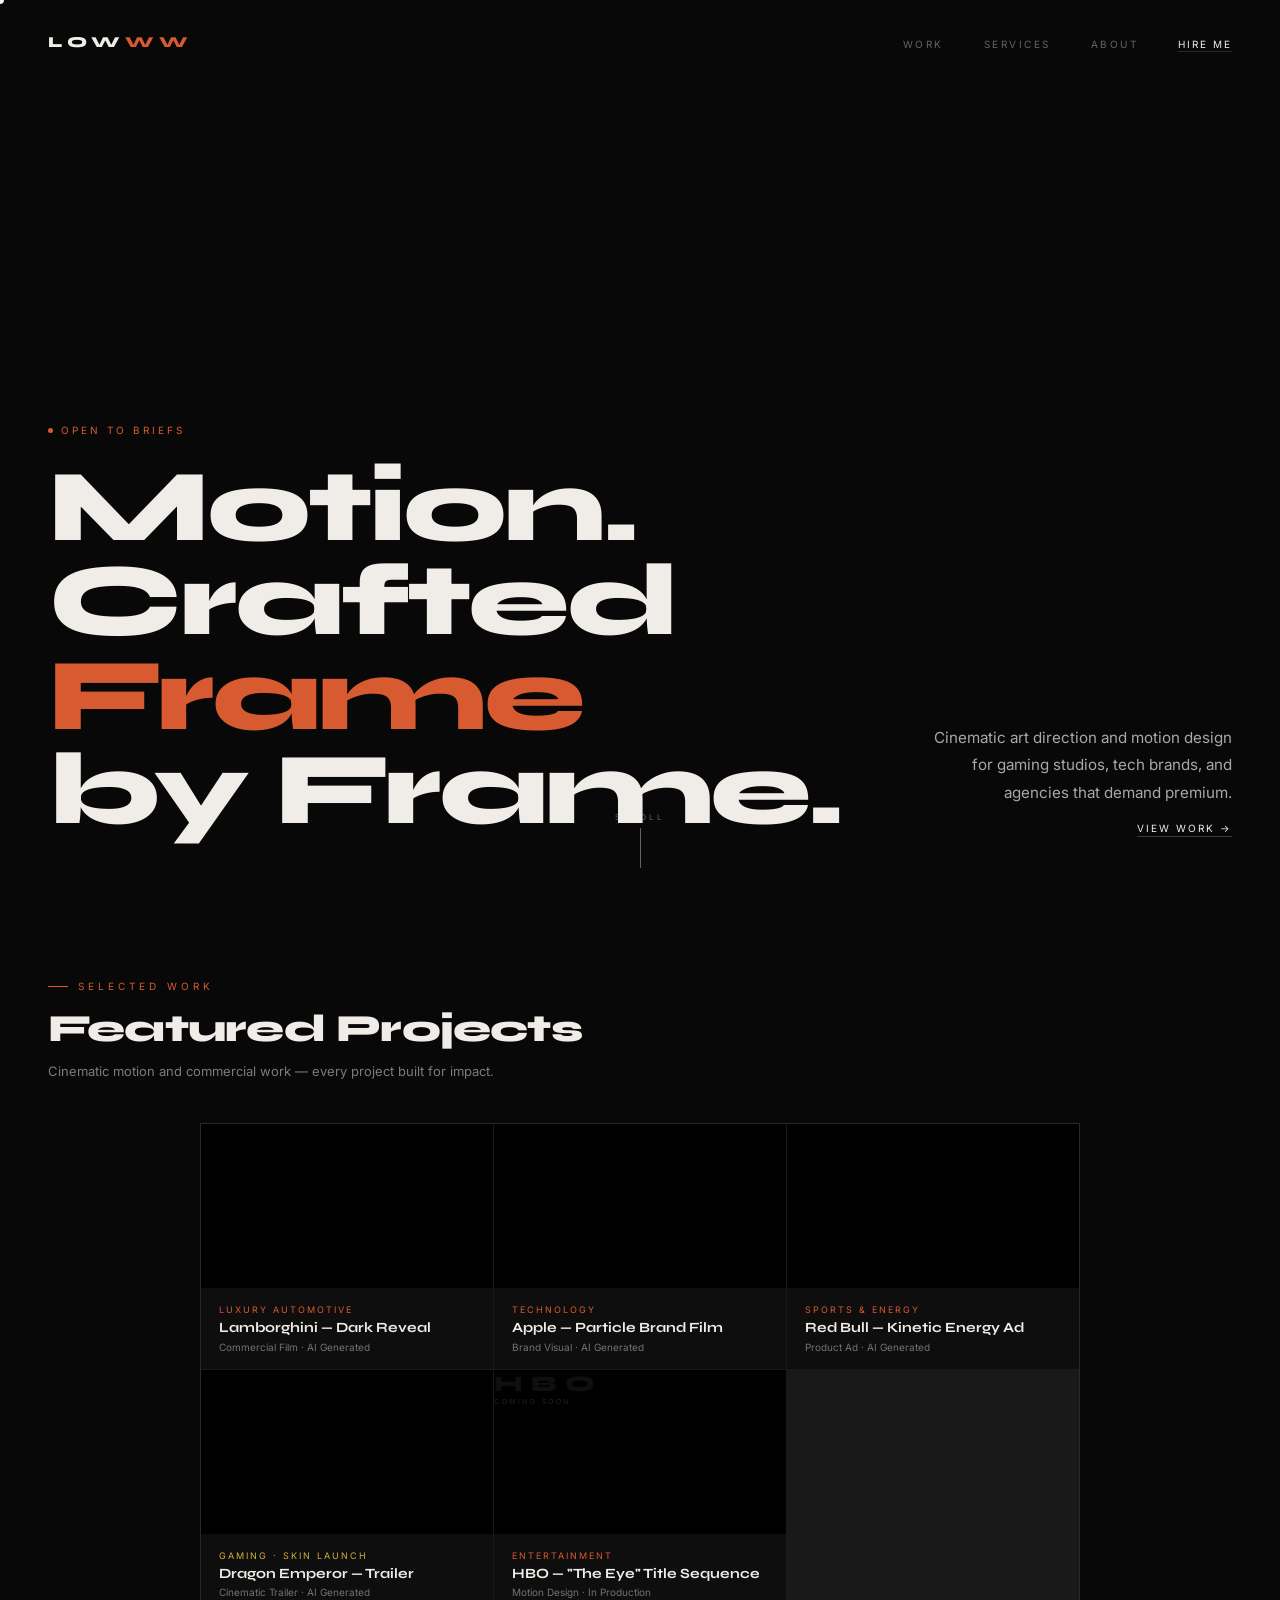
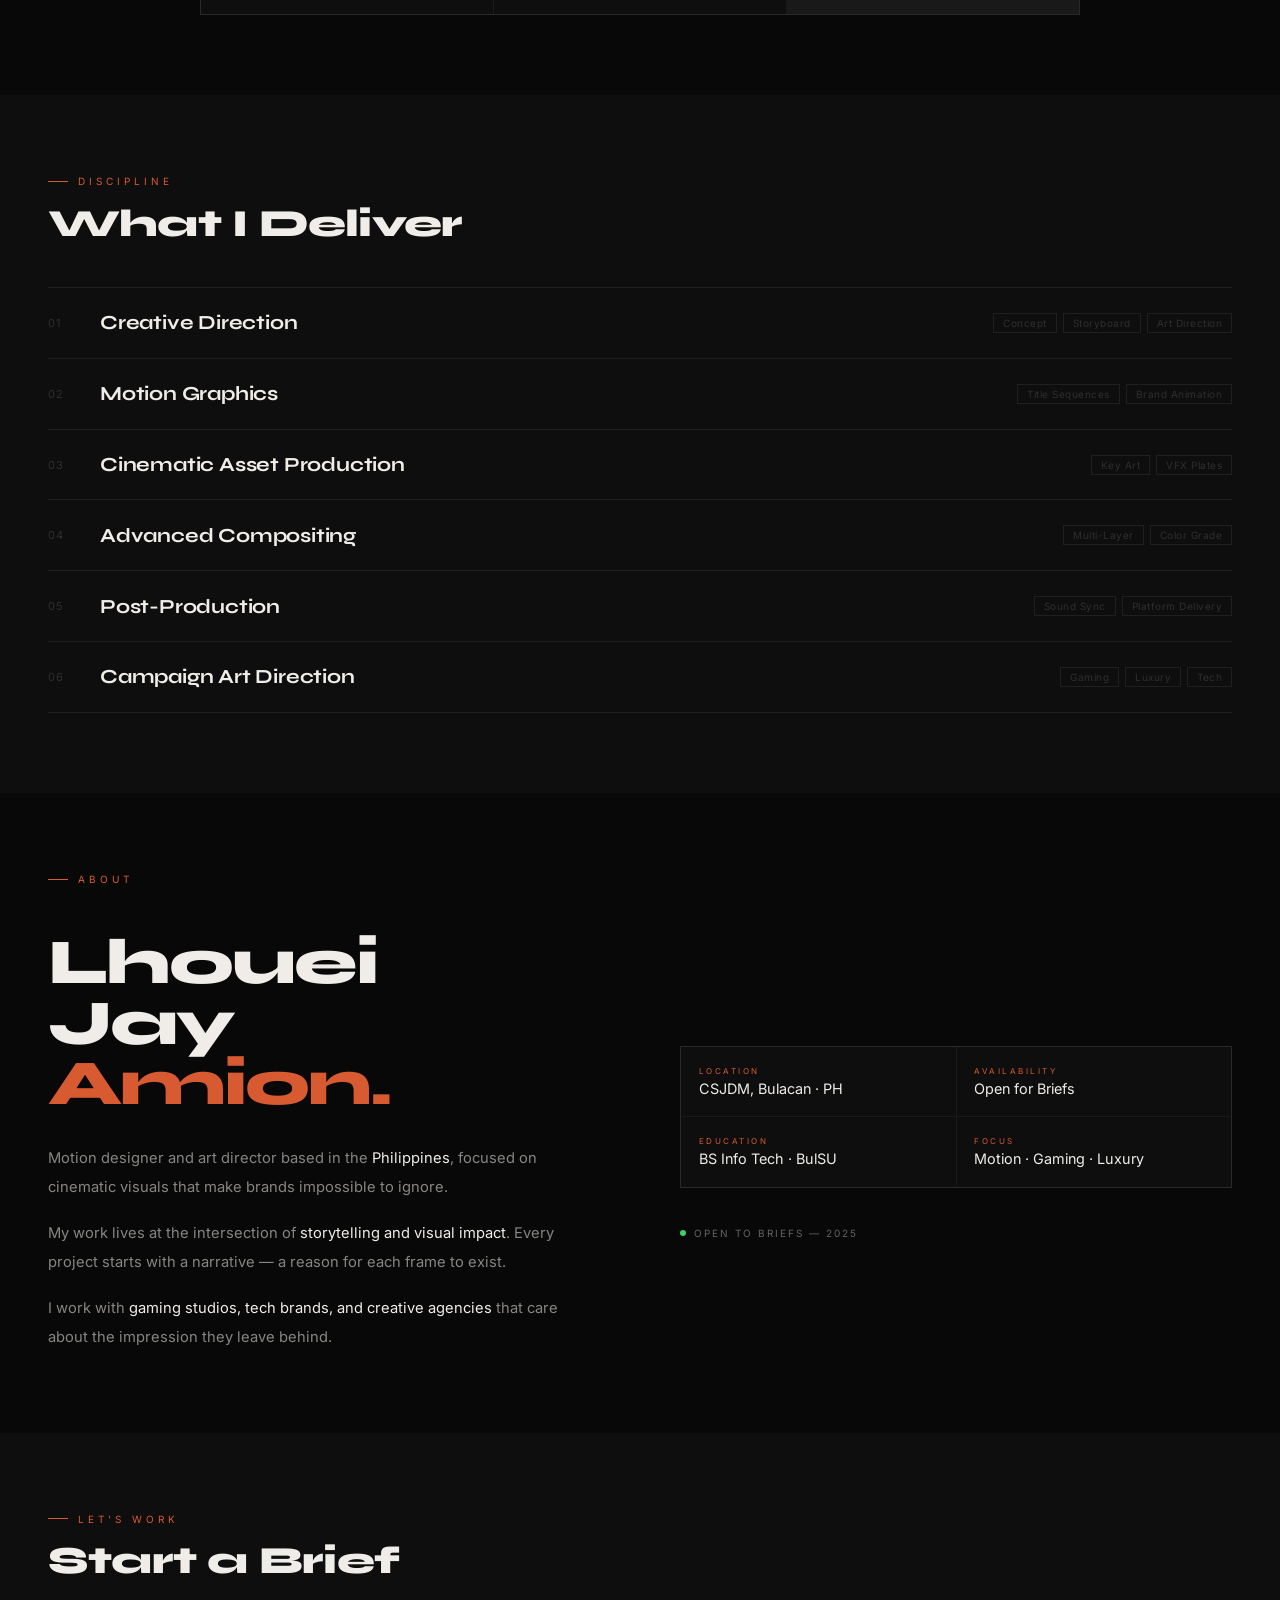
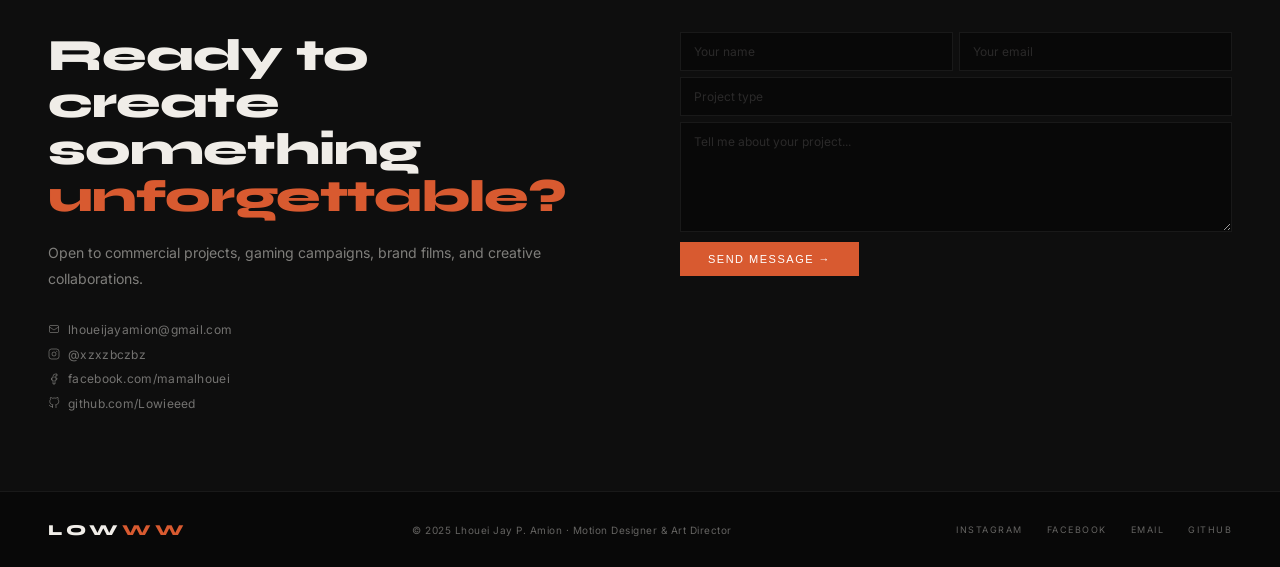
==== commit 3644b508: "Update index.html" ====
--- a/index.html
+++ b/index.html
@@ -71,37 +71,38 @@
     .hero-video {
       position: absolute; inset: 0;
       width: 100%; height: 100%;
-      object-fit: cover; opacity: .45;
+      object-fit: cover; opacity: .55;
     }
     .hero-overlay {
       position: absolute; inset: 0;
       background: linear-gradient(
         to bottom,
-        rgba(8,8,8,.2) 0%,
-        rgba(8,8,8,0) 40%,
-        rgba(8,8,8,.8) 85%,
+        rgba(8,8,8,.5) 0%,
+        rgba(8,8,8,.2) 40%,
+        rgba(8,8,8,.85) 80%,
         rgba(8,8,8,1) 100%
       );
     }
     .hero-content {
       position: relative; z-index: 1;
-      padding: 0 3rem 5vh;
+      padding: 0 3rem 7vh;
       width: 100%;
       display: flex; justify-content: space-between; align-items: flex-end;
+      gap: 3rem;
     }
     .hero-left {}
     .hero-tag {
-      font-size: 9px; letter-spacing: 3px;
+      font-size: 10px; letter-spacing: 3px;
       text-transform: uppercase; color: var(--orange);
-      margin-bottom: 1.2rem;
+      margin-bottom: 1.5rem;
       display: flex; align-items: center; gap: 8px;
     }
     .hero-dot { width: 5px; height: 5px; border-radius: 50%; background: var(--orange); animation: ping 2s ease infinite; }
     @keyframes ping { 0%,100%{box-shadow:0 0 0 0 rgba(216,90,48,.4)} 50%{box-shadow:0 0 0 6px rgba(216,90,48,0)} }
     .hero-title {
       font-family: 'Syne', sans-serif;
-      font-size: clamp(2.8rem, 6vw, 5.5rem);
-      font-weight: 800; line-height: .95;
+      font-size: clamp(3.8rem, 8vw, 7.5rem);
+      font-weight: 800; line-height: .92;
       letter-spacing: -.03em;
     }
     .hero-title em { font-style: normal; color: var(--orange); }
@@ -111,8 +112,8 @@
       gap: 1rem; align-items: flex-end;
     }
     .hero-sub {
-      font-size: .8rem; color: var(--muted);
-      max-width: 260px; line-height: 1.8; text-align: right;
+      font-size: .95rem; color: rgba(240,237,232,0.7);
+      max-width: 300px; line-height: 1.8; text-align: right;
     }
     .hero-cta {
       display: inline-flex; align-items: center; gap: 8px;
@@ -142,20 +143,20 @@
     .d1 { transition-delay: .1s; } .d2 { transition-delay: .2s; } .d3 { transition-delay: .3s; }
 
     /* ── SECTION BASE ───────────────────── */
-    section { padding: 6rem 3rem; }
+    section { padding: 5rem 3rem; }
     .eyebrow {
-      font-size: 9px; letter-spacing: 4px; text-transform: uppercase;
-      color: var(--orange); margin-bottom: .6rem;
+      font-size: 10px; letter-spacing: 4px; text-transform: uppercase;
+      color: var(--orange); margin-bottom: .8rem;
       display: flex; align-items: center; gap: 10px;
     }
     .eyebrow::before { content: ''; display: block; width: 20px; height: 0.5px; background: var(--orange); }
     .sec-title {
       font-family: 'Syne', sans-serif;
-      font-size: clamp(1.4rem, 2.5vw, 2rem);
+      font-size: clamp(1.8rem, 3vw, 2.6rem);
       font-weight: 800; letter-spacing: -.02em;
-      margin-bottom: .4rem;
-    }
-    .sec-sub { font-size: 12px; color: var(--muted); max-width: 400px; line-height: 1.8; }
+      margin-bottom: .5rem;
+    }
+    .sec-sub { font-size: 13px; color: rgba(240,237,232,0.5); max-width: 480px; line-height: 1.8; }
 
     /* ── WORK ───────────────────────────── */
     #work { background: var(--bg); padding-top: 5rem; }
@@ -175,7 +176,7 @@
     .v-wrap video, .v-wrap .ph {
       width: 100%; display: block;
       aspect-ratio: 16/9; object-fit: cover;
-      max-height: 160px; background: #000;
+      max-height: 175px; background: #000;
       transition: transform .5s cubic-bezier(.16,1,.3,1);
     }
     .work-card:hover .v-wrap video { transform: scale(1.04); }
@@ -200,17 +201,17 @@
     }
     .v-play-btn:hover { background: var(--orange); border-color: var(--orange); cursor: pointer; }
 
-    .card-info { padding: .85rem 1rem; }
+    .card-info { padding: 1rem 1.1rem; }
     .card-cat {
-      font-size: 8px; letter-spacing: 2px;
-      text-transform: uppercase; color: var(--orange); margin-bottom: 3px;
+      font-size: 9px; letter-spacing: 2px;
+      text-transform: uppercase; color: var(--orange); margin-bottom: 4px;
     }
     .card-name {
       font-family: 'Syne', sans-serif;
-      font-size: .78rem; font-weight: 700;
+      font-size: .88rem; font-weight: 700;
       color: var(--text); line-height: 1.3;
     }
-    .card-type { font-size: 9px; color: var(--muted); margin-top: 2px; }
+    .card-type { font-size: 10px; color: rgba(240,237,232,0.45); margin-top: 3px; }
 
     /* dragon card */
     .dragon-card {
@@ -224,7 +225,7 @@
 
     /* hbo */
     .ph {
-      aspect-ratio: 16/9; max-height: 160px; background: #0a0a0a;
+      aspect-ratio: 16/9; max-height: 175px; background: #0a0a0a;
       display: flex; flex-direction: column;
       align-items: center; justify-content: center; gap: 5px;
     }
@@ -249,17 +250,17 @@
     .service-row:hover { padding-left: .5rem; }
     .service-row:hover .sr-num { color: var(--orange); }
     .sr-left { display: flex; align-items: center; gap: 1.5rem; }
-    .sr-num { font-size: 10px; color: var(--muted2); letter-spacing: 1px; width: 24px; transition: color .2s; }
+    .sr-num { font-size: 11px; color: var(--muted2); letter-spacing: 1px; width: 28px; transition: color .2s; }
     .sr-name {
       font-family: 'Syne', sans-serif;
-      font-size: clamp(.9rem, 1.5vw, 1.1rem);
+      font-size: clamp(1rem, 1.8vw, 1.25rem);
       font-weight: 700; letter-spacing: -.01em;
     }
     .sr-tags { display: flex; gap: 6px; }
     .sr-tag {
-      font-size: 9px; color: var(--muted2);
+      font-size: 10px; color: var(--muted2);
       border: 0.5px solid var(--border);
-      padding: 2px 8px; letter-spacing: .5px;
+      padding: 3px 9px; letter-spacing: .5px;
     }
 
     /* ── ABOUT ──────────────────────────── */
@@ -271,12 +272,12 @@
     .about-left {}
     .about-name {
       font-family: 'Syne', sans-serif;
-      font-size: clamp(2rem, 4vw, 3.5rem);
+      font-size: clamp(2.5rem, 5vw, 4.5rem);
       font-weight: 800; letter-spacing: -.03em;
-      line-height: 1; margin-bottom: 1.5rem;
+      line-height: .95; margin-bottom: 1.8rem;
     }
     .about-name span { color: var(--orange); }
-    .about-desc { font-size: .85rem; color: var(--muted); line-height: 2; }
+    .about-desc { font-size: .92rem; color: rgba(240,237,232,0.55); line-height: 2; }
     .about-desc p + p { margin-top: 1rem; }
     .about-desc strong { color: var(--text); font-weight: 400; }
     .about-right {}
@@ -289,7 +290,7 @@
       background: var(--bg2); padding: 1.2rem 1.1rem;
     }
     .fact-label { font-size: 8px; letter-spacing: 2.5px; text-transform: uppercase; color: var(--orange); margin-bottom: 4px; }
-    .fact-val { font-size: .85rem; color: var(--text); font-weight: 400; }
+    .fact-val { font-size: .9rem; color: var(--text); font-weight: 400; }
     .about-avail {
       display: inline-flex; align-items: center; gap: 8px;
       font-size: 10px; letter-spacing: 2px; text-transform: uppercase;
@@ -305,16 +306,16 @@
     }
     .contact-headline {
       font-family: 'Syne', sans-serif;
-      font-size: clamp(1.6rem, 3vw, 2.5rem);
+      font-size: clamp(1.8rem, 3.5vw, 3rem);
       font-weight: 800; letter-spacing: -.02em;
       line-height: 1.05; margin-bottom: 1.2rem;
     }
     .contact-headline em { font-style: normal; color: var(--orange); }
-    .contact-desc { font-size: .8rem; color: var(--muted); line-height: 1.9; margin-bottom: 1.8rem; }
+    .contact-desc { font-size: .88rem; color: rgba(240,237,232,0.5); line-height: 1.9; margin-bottom: 1.8rem; }
     .contact-links { display: flex; flex-direction: column; gap: .6rem; }
     .contact-link {
       display: flex; align-items: center; gap: 8px;
-      font-size: 11px; color: var(--muted); letter-spacing: .3px;
+      font-size: 12px; color: rgba(240,237,232,0.45); letter-spacing: .3px;
       transition: color .2s;
     }
     .contact-link:hover { color: var(--orange); }
@@ -352,9 +353,9 @@
       border-top: 0.5px solid var(--border);
       display: flex; justify-content: space-between; align-items: center; flex-wrap: wrap; gap: 1rem;
     }
-    .footer-logo { font-family: 'Syne', sans-serif; font-size: .85rem; font-weight: 800; letter-spacing: 4px; }
+    .footer-logo { font-family: 'Syne', sans-serif; font-size: .95rem; font-weight: 800; letter-spacing: 4px; }
     .footer-logo span { color: var(--orange); }
-    .footer-copy { font-size: 9px; color: var(--muted); letter-spacing: .5px; }
+    .footer-copy { font-size: 10px; color: var(--muted); letter-spacing: .5px; }
     .footer-links { display: flex; gap: 1.5rem; }
     .footer-links a { font-size: 9px; color: var(--muted); letter-spacing: 1.5px; text-transform: uppercase; transition: color .2s; }
     .footer-links a:hover { color: var(--orange); }
@@ -398,7 +399,7 @@
 <!-- HERO -->
 <div class="hero">
   <video class="hero-video" autoplay muted loop playsinline
-    src="https://d8j0ntlcm91z4.cloudfront.net/user_39UIovq0myu4GeOCMsHj4PclXJ6/hf_20260613_231948_17ecfff7-f52a-4102-b97a-5774110a3dd9.mp4">
+    src="https://d8j0ntlcm91z4.cloudfront.net/user_39UIovq0myu4GeOCMsHj4PclXJ6/hf_20260615_181534_7e56b176-fbbe-4d2c-a4ef-841bf64715a6.mp4">
   </video>
   <div class="hero-overlay"></div>
   <div class="hero-content">
@@ -426,7 +427,7 @@
       <!-- Lamborghini -->
       <div class="work-card reveal">
         <div class="v-wrap">
-          <video id="v1" src="https://d8j0ntlcm91z4.cloudfront.net/user_39UIovq0myu4GeOCMsHj4PclXJ6/hf_20260613_231948_17ecfff7-f52a-4102-b97a-5774110a3dd9.mp4" loop muted playsinline></video>
+          <video id="v1" src="https://d8j0ntlcm91z4.cloudfront.net/user_39UIovq0myu4GeOCMsHj4PclXJ6/hf_20260615_181534_7e56b176-fbbe-4d2c-a4ef-841bf64715a6.mp4" loop muted playsinline></video>
           <div class="v-play"><div class="v-play-btn" onclick="toggleV('v1',this)">▶</div></div>
         </div>
         <div class="card-info">
